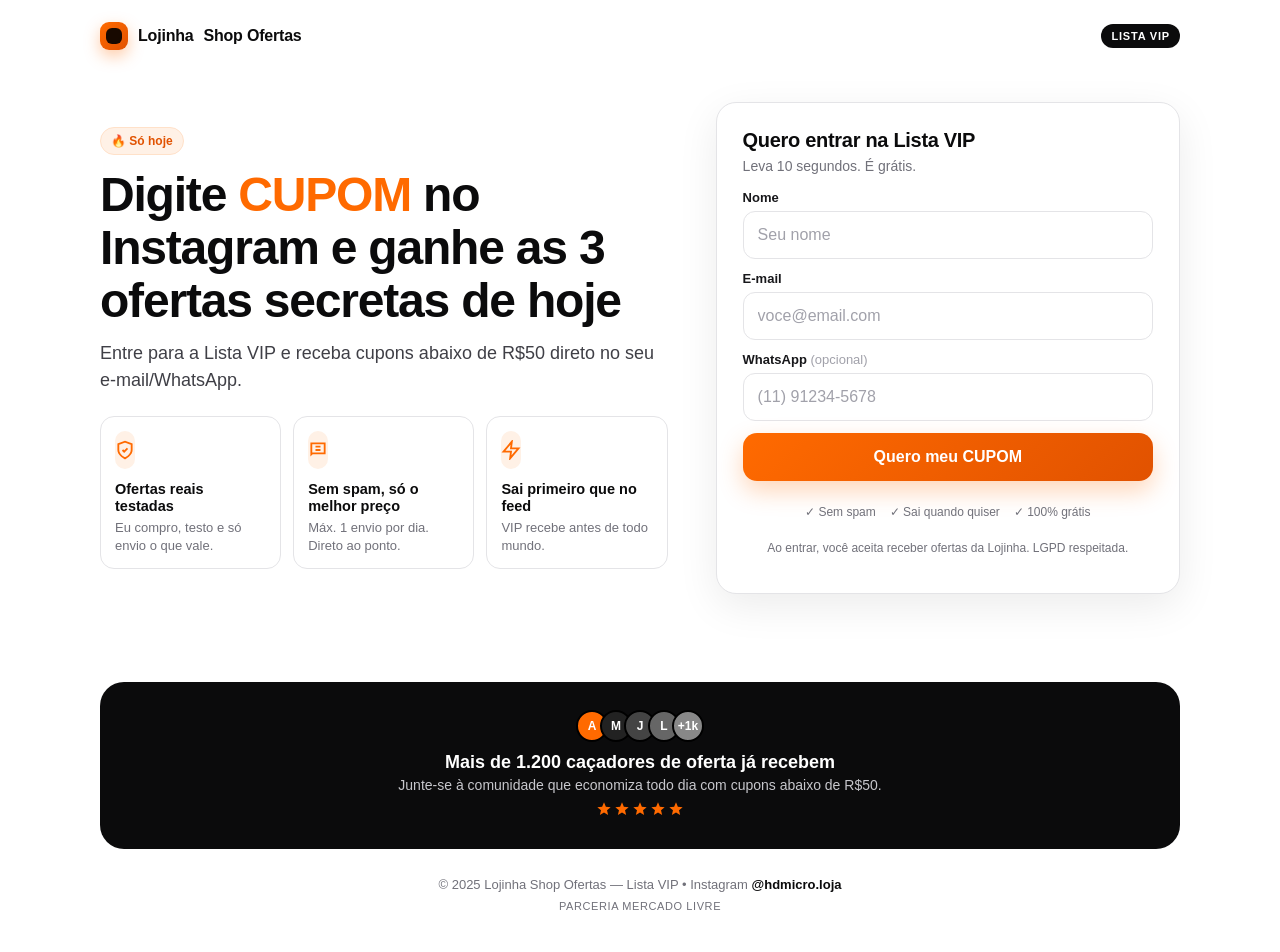
==== index.html @ 356c8e2e "Add files via upload" ====
<!DOCTYPE html>
<html lang="pt-BR">
<head>
<meta charset="UTF-8">
<meta name="viewport" content="width=device-width, initial-scale=1, viewport-fit=cover">
<title>Lojinha Shop Ofertas — Lista VIP</title>
<meta name="description" content="Entre para a Lista VIP da Lojinha Shop Ofertas e receba cupons abaixo de R$50 direto no seu e-mail e WhatsApp.">
<meta name="theme-color" content="#FF6A00">
<style>
  :root{
    --orange:#FF6A00;
    --orange-700:#E15200;
    --orange-100:#FFF1E6;
    --black:#0B0B0C;
    --gray-900:#18181b;
    --gray-700:#3f3f46;
    --gray-500:#71717a;
    --gray-200:#e4e4e7;
    --gray-100:#f4f4f5;
    --white:#ffffff;
    --radius:20px;
    --shadow:0 12px 40px rgba(0,0,0,.08);
    --shadow-sm:0 4px 14px rgba(0,0,0,.06);
  }
  *{box-sizing:border-box}
  html,body{margin:0;padding:0;background:#fff;color:var(--black);font-family:-apple-system,BlinkMacSystemFont,"Segoe UI",Roboto,Inter,Helvetica,Arial,sans-serif;-webkit-font-smoothing:antialiased;text-rendering:optimizeLegibility}
  a{color:inherit;text-decoration:none}
  img{max-width:100%;display:block}
  .wrap{max-width:1120px;margin:0 auto;padding:0 20px}
  
  /* NAV */
  .nav{display:flex;align-items:center;justify-content:space-between;padding:16px 0}
  .logo{display:flex;align-items:center;gap:10px;font-weight:700;letter-spacing:-.2px}
  .logo .dot{width:28px;height:28px;border-radius:9px;background:linear-gradient(135deg,var(--orange),var(--orange-700));box-shadow:0 6px 16px rgba(255,106,0,.35);position:relative}
  .logo .dot:after{content:"";position:absolute;inset:6px;background:#000;border-radius:6px;opacity:.9}
  .logo strong{color:var(--black)}
  .badge{font-size:11px;font-weight:800;letter-spacing:.8px;background:var(--black);color:#fff;padding:6px 10px;border-radius:999px}

  /* HERO */
  .hero{padding:12px 0 28px;display:grid;gap:28px}
  .pill{display:inline-flex;align-items:center;gap:6px;background:var(--orange-100);color:var(--orange-700);font-weight:700;font-size:12px;padding:6px 10px;border-radius:999px;border:1px solid #ffe1c9}
  h1{font-size:32px;line-height:1.1;letter-spacing:-.8px;margin:14px 0 12px;font-weight:900}
  h1 span{color:var(--orange);position:relative}
  .sub{font-size:17px;line-height:1.5;color:var(--gray-700);margin:0 0 20px}
  .sub a{color:var(--orange);font-weight:700;border-bottom:2px solid var(--orange-100)}
  .sub a:hover{border-color:var(--orange)}
  
  .benefits{display:grid;gap:12px;margin:22px 0 0;padding:0;list-style:none}
  .benefits li{display:flex;gap:12px;align-items:flex-start;background:#fff;border:1px solid var(--gray-200);padding:12px;border-radius:14px}
  .ico{flex:0 0 38px;height:38px;border-radius:11px;background:var(--orange-100);display:grid;place-items:center;color:var(--orange)}
  .ico svg{width:20px;height:20px;stroke-width:2.2}
  .benefits b{display:block;font-size:14.5px;line-height:1.2;margin-bottom:2px}
  .benefits small{color:var(--gray-500);font-size:13px}

  /* CARD FORM */
  .card{background:#fff;border:1px solid var(--gray-200);border-radius:var(--radius);padding:20px;box-shadow:var(--shadow)}
  .card h2{margin:0 0 6px;font-size:20px;letter-spacing:-.3px}
  .card p.helper{margin:0 0 16px;color:var(--gray-500);font-size:14px}
  form{display:grid;gap:12px}
  .field{display:grid;gap:6px}
  label{font-size:13px;font-weight:600;color:var(--gray-900)}
  input{width:100%;padding:14px 14px;border:1px solid var(--gray-200);border-radius:12px;font-size:16px;outline:none;background:#fff;transition:.15s}
  input:focus{border-color:var(--orange);box-shadow:0 0 0 4px rgba(255,106,0,.15)}
  input::placeholder{color:#a1a1aa}
  .btn{width:100%;appearance:none;border:0;background:linear-gradient(135deg,var(--orange),var(--orange-700));color:#fff;font-weight:800;font-size:16px;padding:15px 18px;border-radius:14px;cursor:pointer;box-shadow:0 10px 24px rgba(255,106,0,.28);transition:transform .08s ease, filter .15s}
  .btn:active{transform:translateY(1px) scale(.99)}
  .btn:disabled{opacity:.6;cursor:not-allowed}
  .trust{display:flex;gap:14px;justify-content:center;margin-top:12px;color:var(--gray-500);font-size:12px;flex-wrap:wrap}
  .trust span{display:inline-flex;align-items:center;gap:5px}
  .mini{margin-top:10px;text-align:center;font-size:12px;color:var(--gray-500)}

  /* SOCIAL PROOF */
  .social{background:var(--black);color:#fff;margin-top:34px;border-radius:24px;padding:22px 18px;text-align:center;position:relative;overflow:hidden}
  .social:before{content:"";position:absolute;inset:-40%;background:radial-gradient(600px 200px at 50% -20%, rgba(255,106,0,.25), transparent 60%);pointer-events:none}
  .avatars{display:flex;justify-content:center;margin-bottom:10px}
  .av{width:32px;height:32px;border-radius:50%;background:#222;color:#fff;display:grid;place-items:center;font-size:12px;font-weight:700;border:2px solid #000;margin-left:-8px}
  .av:first-child{margin-left:0}
  .social h3{margin:6px 0 4px;font-size:18px}
  .social p{margin:0;color:#c7c7cc;font-size:14px}
  .stars{display:inline-flex;gap:2px;color:var(--orange);margin-top:8px}

  /* SUCCESS */
  .success{text-align:center;padding:8px 4px}
  .check{width:56px;height:56px;margin:4px auto 12px;border-radius:50%;background:var(--orange-100);color:var(--orange);display:grid;place-items:center;font-size:28px;font-weight:900}
  .success h2{font-size:24px;margin:0 0 8px;letter-spacing:-.4px}
  .success p{color:var(--gray-700);font-size:15px;line-height:1.5;margin:0 0 16px}
  .success .btn{display:inline-block;width:auto;padding:13px 20px;margin-bottom:8px}
  .muted{font-size:12px;color:var(--gray-500)}

  /* FOOTER */
  footer{padding:28px 0 40px;text-align:center;color:var(--gray-500);font-size:13px}
  footer a{color:var(--black);font-weight:700}
  footer a:hover{color:var(--orange)}
  .disclaimer{margin-top:8px;font-size:11px;text-transform:uppercase;letter-spacing:.6px}

  /* DESKTOP */
  @media (min-width:900px){
    .nav{padding:22px 0}
    .hero{grid-template-columns:1.1fr .9fr;align-items:center;gap:48px;padding:30px 0 40px}
    h1{font-size:48px;letter-spacing:-1.2px}
    .sub{font-size:18px}
    .card{padding:26px}
    .benefits{grid-template-columns:1fr 1fr 1fr}
    .benefits li{flex-direction:column;align-items:flex-start;padding:14px}
    .social{margin-top:48px;padding:28px}
  }

  /* MOBILE TWEAKS */
  @media (max-width:390px){
    h1{font-size:28px}
    .card{padding:18px}
  }
</style>
</head>
<body>
  <div class="wrap">
    <header class="nav" aria-label="Topo">
      <div class="logo" aria-label="Lojinha Shop Ofertas">
        <span class="dot" aria-hidden="true"></span>
        Lojinha <strong>Shop Ofertas</strong>
      </div>
      <div class="badge">LISTA VIP</div>
    </header>

    <main>
      <section class="hero">
        <div class="copy">
          <span class="pill">🔥 Só hoje</span>
          <h1>Digite <span>CUPOM</span> no Instagram e ganhe as <a href="https://mercadolivre.com/sec/1msyiVr" target="_blank" rel="noopener">3 ofertas secretas</a> de hoje</h1>
          <p class="sub">Entre para a Lista VIP e receba cupons abaixo de R$50 direto no seu e-mail/WhatsApp.</p>

          <ul class="benefits">
            <li>
              <div class="ico" aria-hidden="true">
                <svg viewBox="0 0 24 24" fill="none" stroke="currentColor"><path d="M12 22s8-4 8-10V5l-8-3-8 3v7c0 6 8 10 8 10z"/><path d="m9 12 2 2 4-4"/></svg>
              </div>
              <div><b>Ofertas reais testadas</b><small>Eu compro, testo e só envio o que vale.</small></div>
            </li>
            <li>
              <div class="ico" aria-hidden="true">
                <svg viewBox="0 0 24 24" fill="none" stroke="currentColor"><path d="M4 4h16v12H5.17L4 17.17V4z"/><path d="M9 12h6M9 8h6"/></svg>
              </div>
              <div><b>Sem spam, só o melhor preço</b><small>Máx. 1 envio por dia. Direto ao ponto.</small></div>
            </li>
            <li>
              <div class="ico" aria-hidden="true">
                <svg viewBox="0 0 24 24" fill="none" stroke="currentColor"><path d="M13 2L3 14h9l-1 8 10-12h-9l1-8z"/></svg>
              </div>
              <div><b>Sai primeiro que no feed</b><small>VIP recebe antes de todo mundo.</small></div>
            </li>
          </ul>
        </div>

        <div class="card" aria-live="polite">
          <div id="formWrap">
            <h2>Quero entrar na Lista VIP</h2>
            <p class="helper">Leva 10 segundos. É grátis.</p>
            <form id="vipForm" novalidate>
              <div class="field">
                <label for="nome">Nome</label>
                <input id="nome" name="nome" type="text" placeholder="Seu nome" autocomplete="name" required>
              </div>
              <div class="field">
                <label for="email">E-mail</label>
                <input id="email" name="email" type="email" placeholder="voce@email.com" autocomplete="email" required>
              </div>
              <div class="field">
                <label for="whatsapp">WhatsApp <span style="color:#a1a1aa;font-weight:500">(opcional)</span></label>
                <input id="whatsapp" name="whatsapp" type="tel" inputmode="tel" placeholder="(11) 91234-5678" autocomplete="tel">
              </div>
              <button class="btn" id="cta" type="submit">Quero meu CUPOM</button>
              <div class="trust">
                <span>✓ Sem spam</span>
                <span>✓ Sai quando quiser</span>
                <span>✓ 100% grátis</span>
              </div>
              <p class="mini">Ao entrar, você aceita receber ofertas da Lojinha. LGPD respeitada.</p>
            </form>
          </div>

          <div id="success" class="success" style="display:none">
            <div class="check">✓</div>
            <h2>Obrigado, <span id="userName">VIP</span>! 🎉</h2>
            <p>Você entrou na Lista VIP e já liberamos suas 3 ofertas secretas de hoje. Aproveite antes que acabe!</p>
            <a class="btn" href="https://mercadolivre.com/sec/1msyiVr" target="_blank" rel="noopener">Ver ofertas no Mercado Livre</a>
            <p class="muted">Você também vai receber cupons exclusivos no seu e-mail/WhatsApp.</p>
          </div>
        </div>
      </section>

      <section class="social" aria-label="Prova social">
        <div class="avatars" aria-hidden="true">
          <div class="av" style="background:#FF6A00">A</div>
          <div class="av" style="background:#222">M</div>
          <div class="av" style="background:#444">J</div>
          <div class="av" style="background:#666">L</div>
          <div class="av" style="background:#888">+1k</div>
        </div>
        <h3>Mais de 1.200 caçadores de oferta já recebem</h3>
        <p>Junte-se à comunidade que economiza todo dia com cupons abaixo de R$50.</p>
        <div class="stars" aria-hidden="true">
          <svg width="16" height="16" viewBox="0 0 24 24" fill="currentColor"><path d="M12 17.27L18.18 21l-1.64-7.03L22 9.24l-7.19-.61L12 2 9.19 8.63 2 9.24l5.46 4.73L5.82 21z"/></svg>
          <svg width="16" height="16" viewBox="0 0 24 24" fill="currentColor"><path d="M12 17.27L18.18 21l-1.64-7.03L22 9.24l-7.19-.61L12 2 9.19 8.63 2 9.24l5.46 4.73L5.82 21z"/></svg>
          <svg width="16" height="16" viewBox="0 0 24 24" fill="currentColor"><path d="M12 17.27L18.18 21l-1.64-7.03L22 9.24l-7.19-.61L12 2 9.19 8.63 2 9.24l5.46 4.73L5.82 21z"/></svg>
          <svg width="16" height="16" viewBox="0 0 24 24" fill="currentColor"><path d="M12 17.27L18.18 21l-1.64-7.03L22 9.24l-7.19-.61L12 2 9.19 8.63 2 9.24l5.46 4.73L5.82 21z"/></svg>
          <svg width="16" height="16" viewBox="0 0 24 24" fill="currentColor"><path d="M12 17.27L18.18 21l-1.64-7.03L22 9.24l-7.19-.61L12 2 9.19 8.63 2 9.24l5.46 4.73L5.82 21z"/></svg>
        </div>
      </section>
    </main>

    <footer>
      © 2025 Lojinha Shop Ofertas — Lista VIP • Instagram <a href="https://instagram.com/hdmicro.loja" target="_blank" rel="noopener">@hdmicro.loja</a>
      <div class="disclaimer">Parceria Mercado Livre</div>
    </footer>
  </div>

<script>
(function(){
  const form = document.getElementById('vipForm');
  const formWrap = document.getElementById('formWrap');
  const success = document.getElementById('success');
  const userName = document.getElementById('userName');
  const cta = document.getElementById('cta');
  const wa = document.getElementById('whatsapp');
  const ML_LINK = 'https://mercadolivre.com/sec/1msyiVr';

  // Máscara simples WhatsApp BR
  wa.addEventListener('input', e=>{
    let v = e.target.value.replace(/\D/g,'').slice(0,11);
    if(v.length>2) v = '('+v.slice(0,2)+') '+v.slice(2);
    if(v.length>9) v = v.slice(0,10)+'-'+v.slice(10);
    e.target.value = v;
  });

  // Restaurar se já cadastrado
  const saved = localStorage.getItem('lojinha_vip');
  if(saved){
    try{
      const data = JSON.parse(saved);
      showSuccess(data.nome||'VIP', false);
    }catch(e){}
  }

  form.addEventListener('submit', function(e){
    e.preventDefault();
    if(!form.checkValidity()){
      form.reportValidity();
      return;
    }
    const data = {
      nome: document.getElementById('nome').value.trim(),
      email: document.getElementById('email').value.trim().toLowerCase(),
      whatsapp: wa.value.trim(),
      ts: new Date().toISOString()
    };
    
    localStorage.setItem('lojinha_vip', JSON.stringify(data));
    
    cta.disabled = true;
    cta.textContent = 'Liberando...';
    
    // Simula envio e redireciona
    setTimeout(()=>{
      showSuccess(data.nome, true);
    }, 500);
  });

  function showSuccess(nome, shouldRedirect){
    const first = (nome||'').split(' ')[0] || 'VIP';
    userName.textContent = first;
    formWrap.style.display = 'none';
    success.style.display = 'block';
    success.scrollIntoView({behavior:'smooth', block:'center'});
    
    if(shouldRedirect){
      setTimeout(()=>{
        window.open(ML_LINK, '_blank');
      }, 1200);
    }
  }
})();
</script>
<script>(function(){document.addEventListener("click",function(e){var a=e.target.closest("[data-product-id]");if(!a)return;e.preventDefault();var pid=a.getAttribute("data-product-id");if(pid)parent.postMessage({type:"ecto-artifact-link-click",productId:pid},"*")})})();</script>
</body>
</html>
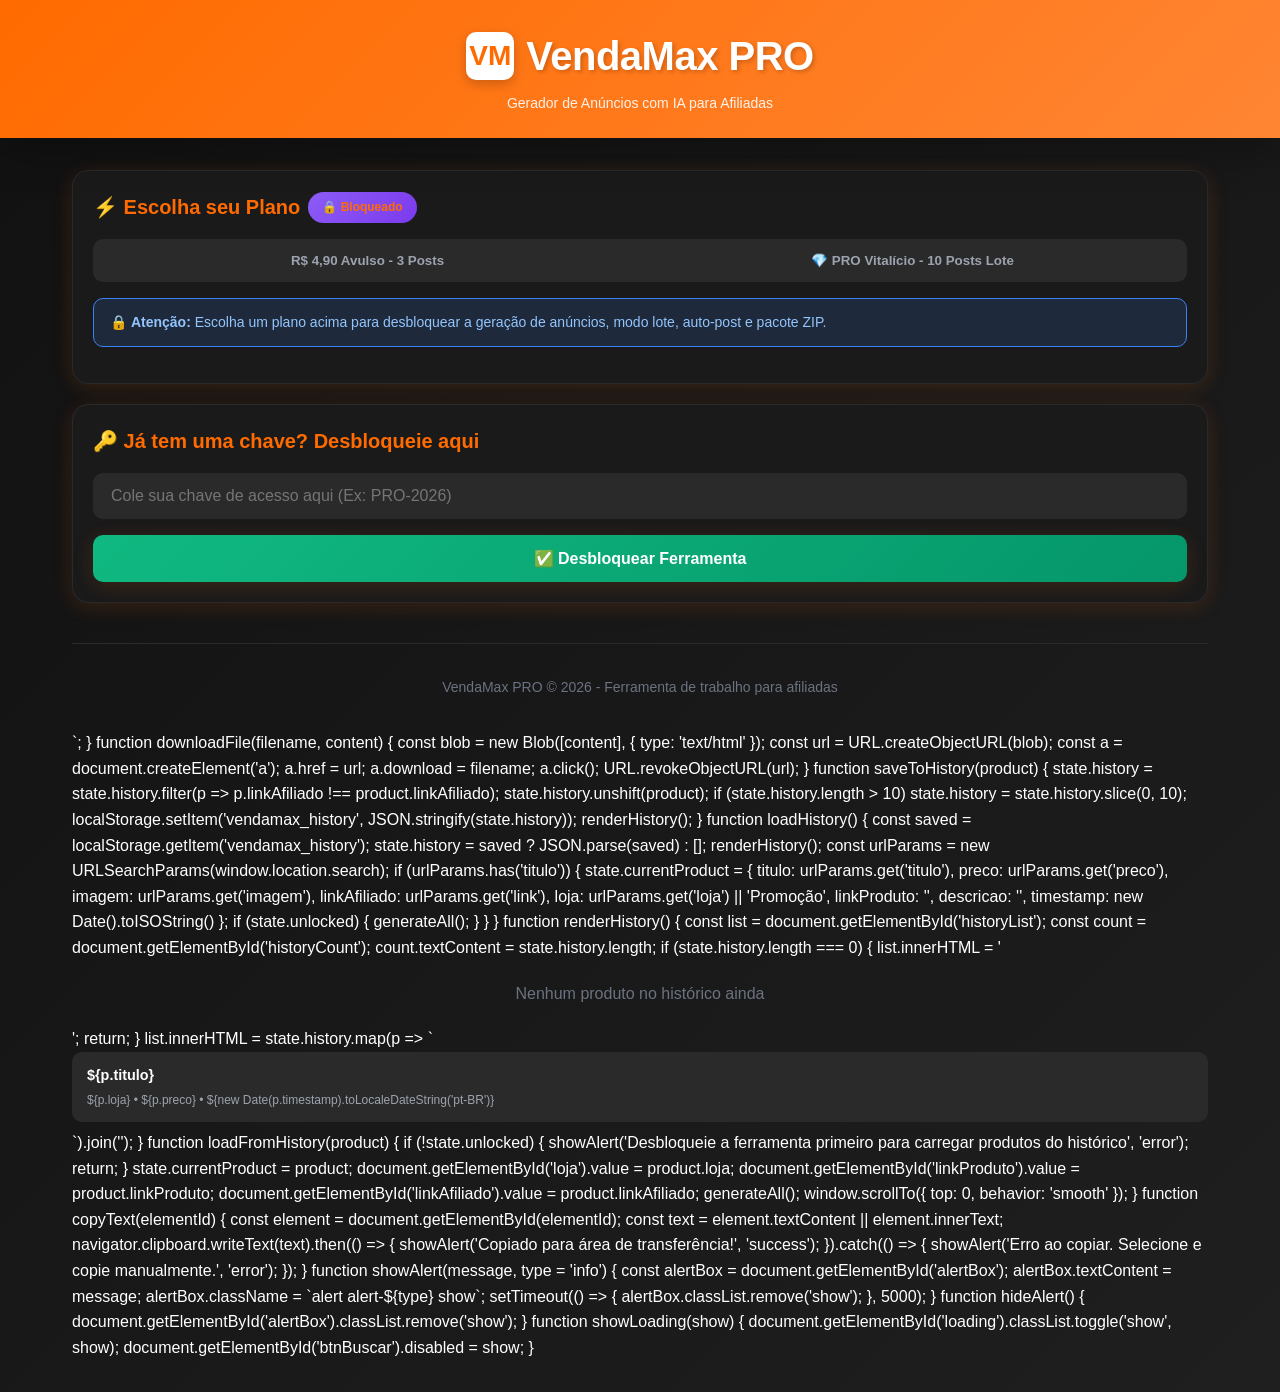
==== commit 6ac613fe: "Add files via upload" ====
--- a/index.html
+++ b/index.html
@@ -2,284 +2,1915 @@
 <html lang="pt-BR">
 <head>
 <meta charset="UTF-8">
-<meta name="viewport" content="width=device-width, initial-scale=1, viewport-fit=cover">
-<title>Lojinha Shop Ofertas — Lista VIP</title>
-<meta name="description" content="Entre para a Lista VIP da Lojinha Shop Ofertas e receba cupons abaixo de R$50 direto no seu e-mail e WhatsApp.">
-<meta name="theme-color" content="#FF6A00">
+<meta name="viewport" content="width=device-width, initial-scale=1.0">
+<title>VendaMax PRO - Tudo em 1</title>
 <style>
-  :root{
-    --orange:#FF6A00;
-    --orange-700:#E15200;
-    --orange-100:#FFF1E6;
-    --black:#0B0B0C;
-    --gray-900:#18181b;
-    --gray-700:#3f3f46;
-    --gray-500:#71717a;
-    --gray-200:#e4e4e7;
-    --gray-100:#f4f4f5;
-    --white:#ffffff;
-    --radius:20px;
-    --shadow:0 12px 40px rgba(0,0,0,.08);
-    --shadow-sm:0 4px 14px rgba(0,0,0,.06);
-  }
-  *{box-sizing:border-box}
-  html,body{margin:0;padding:0;background:#fff;color:var(--black);font-family:-apple-system,BlinkMacSystemFont,"Segoe UI",Roboto,Inter,Helvetica,Arial,sans-serif;-webkit-font-smoothing:antialiased;text-rendering:optimizeLegibility}
-  a{color:inherit;text-decoration:none}
-  img{max-width:100%;display:block}
-  .wrap{max-width:1120px;margin:0 auto;padding:0 20px}
-  
-  /* NAV */
-  .nav{display:flex;align-items:center;justify-content:space-between;padding:16px 0}
-  .logo{display:flex;align-items:center;gap:10px;font-weight:700;letter-spacing:-.2px}
-  .logo .dot{width:28px;height:28px;border-radius:9px;background:linear-gradient(135deg,var(--orange),var(--orange-700));box-shadow:0 6px 16px rgba(255,106,0,.35);position:relative}
-  .logo .dot:after{content:"";position:absolute;inset:6px;background:#000;border-radius:6px;opacity:.9}
-  .logo strong{color:var(--black)}
-  .badge{font-size:11px;font-weight:800;letter-spacing:.8px;background:var(--black);color:#fff;padding:6px 10px;border-radius:999px}
-
-  /* HERO */
-  .hero{padding:12px 0 28px;display:grid;gap:28px}
-  .pill{display:inline-flex;align-items:center;gap:6px;background:var(--orange-100);color:var(--orange-700);font-weight:700;font-size:12px;padding:6px 10px;border-radius:999px;border:1px solid #ffe1c9}
-  h1{font-size:32px;line-height:1.1;letter-spacing:-.8px;margin:14px 0 12px;font-weight:900}
-  h1 span{color:var(--orange);position:relative}
-  .sub{font-size:17px;line-height:1.5;color:var(--gray-700);margin:0 0 20px}
-  .sub a{color:var(--orange);font-weight:700;border-bottom:2px solid var(--orange-100)}
-  .sub a:hover{border-color:var(--orange)}
-  
-  .benefits{display:grid;gap:12px;margin:22px 0 0;padding:0;list-style:none}
-  .benefits li{display:flex;gap:12px;align-items:flex-start;background:#fff;border:1px solid var(--gray-200);padding:12px;border-radius:14px}
-  .ico{flex:0 0 38px;height:38px;border-radius:11px;background:var(--orange-100);display:grid;place-items:center;color:var(--orange)}
-  .ico svg{width:20px;height:20px;stroke-width:2.2}
-  .benefits b{display:block;font-size:14.5px;line-height:1.2;margin-bottom:2px}
-  .benefits small{color:var(--gray-500);font-size:13px}
-
-  /* CARD FORM */
-  .card{background:#fff;border:1px solid var(--gray-200);border-radius:var(--radius);padding:20px;box-shadow:var(--shadow)}
-  .card h2{margin:0 0 6px;font-size:20px;letter-spacing:-.3px}
-  .card p.helper{margin:0 0 16px;color:var(--gray-500);font-size:14px}
-  form{display:grid;gap:12px}
-  .field{display:grid;gap:6px}
-  label{font-size:13px;font-weight:600;color:var(--gray-900)}
-  input{width:100%;padding:14px 14px;border:1px solid var(--gray-200);border-radius:12px;font-size:16px;outline:none;background:#fff;transition:.15s}
-  input:focus{border-color:var(--orange);box-shadow:0 0 0 4px rgba(255,106,0,.15)}
-  input::placeholder{color:#a1a1aa}
-  .btn{width:100%;appearance:none;border:0;background:linear-gradient(135deg,var(--orange),var(--orange-700));color:#fff;font-weight:800;font-size:16px;padding:15px 18px;border-radius:14px;cursor:pointer;box-shadow:0 10px 24px rgba(255,106,0,.28);transition:transform .08s ease, filter .15s}
-  .btn:active{transform:translateY(1px) scale(.99)}
-  .btn:disabled{opacity:.6;cursor:not-allowed}
-  .trust{display:flex;gap:14px;justify-content:center;margin-top:12px;color:var(--gray-500);font-size:12px;flex-wrap:wrap}
-  .trust span{display:inline-flex;align-items:center;gap:5px}
-  .mini{margin-top:10px;text-align:center;font-size:12px;color:var(--gray-500)}
-
-  /* SOCIAL PROOF */
-  .social{background:var(--black);color:#fff;margin-top:34px;border-radius:24px;padding:22px 18px;text-align:center;position:relative;overflow:hidden}
-  .social:before{content:"";position:absolute;inset:-40%;background:radial-gradient(600px 200px at 50% -20%, rgba(255,106,0,.25), transparent 60%);pointer-events:none}
-  .avatars{display:flex;justify-content:center;margin-bottom:10px}
-  .av{width:32px;height:32px;border-radius:50%;background:#222;color:#fff;display:grid;place-items:center;font-size:12px;font-weight:700;border:2px solid #000;margin-left:-8px}
-  .av:first-child{margin-left:0}
-  .social h3{margin:6px 0 4px;font-size:18px}
-  .social p{margin:0;color:#c7c7cc;font-size:14px}
-  .stars{display:inline-flex;gap:2px;color:var(--orange);margin-top:8px}
-
-  /* SUCCESS */
-  .success{text-align:center;padding:8px 4px}
-  .check{width:56px;height:56px;margin:4px auto 12px;border-radius:50%;background:var(--orange-100);color:var(--orange);display:grid;place-items:center;font-size:28px;font-weight:900}
-  .success h2{font-size:24px;margin:0 0 8px;letter-spacing:-.4px}
-  .success p{color:var(--gray-700);font-size:15px;line-height:1.5;margin:0 0 16px}
-  .success .btn{display:inline-block;width:auto;padding:13px 20px;margin-bottom:8px}
-  .muted{font-size:12px;color:var(--gray-500)}
-
-  /* FOOTER */
-  footer{padding:28px 0 40px;text-align:center;color:var(--gray-500);font-size:13px}
-  footer a{color:var(--black);font-weight:700}
-  footer a:hover{color:var(--orange)}
-  .disclaimer{margin-top:8px;font-size:11px;text-transform:uppercase;letter-spacing:.6px}
-
-  /* DESKTOP */
-  @media (min-width:900px){
-    .nav{padding:22px 0}
-    .hero{grid-template-columns:1.1fr .9fr;align-items:center;gap:48px;padding:30px 0 40px}
-    h1{font-size:48px;letter-spacing:-1.2px}
-    .sub{font-size:18px}
-    .card{padding:26px}
-    .benefits{grid-template-columns:1fr 1fr 1fr}
-    .benefits li{flex-direction:column;align-items:flex-start;padding:14px}
-    .social{margin-top:48px;padding:28px}
-  }
-
-  /* MOBILE TWEAKS */
-  @media (max-width:390px){
-    h1{font-size:28px}
-    .card{padding:18px}
-  }
+:root {
+  --orange: #FF6B00;
+  --black: #111111;
+  --dark: #1a1a1a;
+  --gray: #2a2a2a;
+  --light-gray: #f5f5f5;
+  --white: #ffffff;
+  --success: #10b981;
+  --error: #ef4444;
+  --pro: #8b5cf6;
+  --shadow: 0 4px 20px rgba(255, 107, 0, 0.15);
+  --shadow-lg: 0 10px 40px rgba(0, 0, 0, 0.3);
+}
+
+* {
+  margin: 0;
+  padding: 0;
+  box-sizing: border-box;
+}
+
+body {
+  font-family: -apple-system, BlinkMacSystemFont, 'Segoe UI', Roboto, 'Helvetica Neue', Arial, sans-serif;
+  background: linear-gradient(135deg, var(--black) 0%, #1f1f1f 100%);
+  color: var(--white);
+  min-height: 100vh;
+  line-height: 1.6;
+}
+
+.container {
+  max-width: 1200px;
+  margin: 0 auto;
+  padding: 16px;
+}
+
+header {
+  background: linear-gradient(135deg, var(--orange) 0%, #ff8533 100%);
+  padding: 24px 16px;
+  text-align: center;
+  box-shadow: var(--shadow-lg);
+  position: sticky;
+  top: 0;
+  z-index: 100;
+}
+
+.logo-wrapper {
+  display: flex;
+  align-items: center;
+  justify-content: center;
+  gap: 12px;
+  margin-bottom: 4px;
+}
+
+.logo {
+  width: 40px;
+  height: 40px;
+  background: var(--white);
+  border-radius: 10px;
+  display: flex;
+  align-items: center;
+  justify-content: center;
+  font-weight: 900;
+  font-size: 1.5rem;
+  color: var(--orange);
+  box-shadow: 0 4px 12px rgba(0,0,0,0.2);
+}
+
+header h1 {
+  font-size: 1.75rem;
+  font-weight: 800;
+  color: var(--white);
+  text-shadow: 2px 2px 4px rgba(0,0,0,0.2);
+  letter-spacing: -0.5px;
+}
+
+.tagline {
+  font-size: 0.875rem;
+  color: rgba(255,255,255,0.9);
+  font-weight: 500;
+}
+
+@media (min-width: 768px) {
+  header h1 { font-size: 2.5rem; }
+  .container { padding: 32px; }
+  .logo { width: 48px; height: 48px; font-size: 1.75rem; }
+}
+
+.card {
+  background: var(--dark);
+  border-radius: 16px;
+  padding: 20px;
+  margin-bottom: 20px;
+  box-shadow: var(--shadow);
+  border: 1px solid var(--gray);
+  transition: transform 0.3s ease, box-shadow 0.3s ease;
+}
+
+.card:hover {
+  transform: translateY(-2px);
+  box-shadow: 0 8px 30px rgba(255, 107, 0, 0.25);
+}
+
+.card-title {
+  font-size: 1.25rem;
+  font-weight: 700;
+  color: var(--orange);
+  margin-bottom: 16px;
+  display: flex;
+  align-items: center;
+  gap: 8px;
+  flex-wrap: wrap;
+}
+
+.form-group {
+  margin-bottom: 16px;
+}
+
+label {
+  display: block;
+  font-size: 0.875rem;
+  font-weight: 600;
+  margin-bottom: 6px;
+  color: #d1d5db;
+}
+
+input, select, textarea {
+  width: 100%;
+  padding: 12px 16px;
+  background: var(--gray);
+  border: 2px solid transparent;
+  border-radius: 10px;
+  color: var(--white);
+  font-size: 1rem;
+  transition: all 0.3s ease;
+  font-family: inherit;
+}
+
+input:focus, select:focus, textarea:focus {
+  outline: none;
+  border-color: var(--orange);
+  background: #333;
+  box-shadow: 0 0 0 3px rgba(255, 107, 0, 0.1);
+}
+
+textarea {
+  resize: vertical;
+  min-height: 100px;
+}
+
+.btn {
+  width: 100%;
+  padding: 14px 24px;
+  background: linear-gradient(135deg, var(--orange) 0%, #ff8533 100%);
+  color: var(--white);
+  border: none;
+  border-radius: 10px;
+  font-size: 1rem;
+  font-weight: 700;
+  cursor: pointer;
+  transition: all 0.3s ease;
+  box-shadow: var(--shadow);
+  display: flex;
+  align-items: center;
+  justify-content: center;
+  gap: 8px;
+}
+
+.btn:hover {
+  transform: translateY(-2px);
+  box-shadow: 0 8px 25px rgba(255, 107, 0, 0.4);
+}
+
+.btn:active {
+  transform: translateY(0);
+}
+
+.btn:disabled {
+  opacity: 0.5;
+  cursor: not-allowed;
+  transform: none;
+}
+
+.btn-secondary {
+  background: var(--gray);
+  margin-top: 8px;
+}
+
+.btn-secondary:hover {
+  background: #3a3a3a;
+}
+
+.btn-small {
+  padding: 8px 16px;
+  font-size: 0.875rem;
+  width: auto;
+  display: inline-flex;
+}
+
+.btn-success {
+  background: linear-gradient(135deg, var(--success) 0%, #059669 100%);
+}
+
+.btn-pro {
+  background: linear-gradient(135deg, var(--pro) 0%, #7c3aed 100%);
+}
+
+.btn-pro:hover {
+  box-shadow: 0 8px 25px rgba(139, 92, 246, 0.4);
+}
+
+.grid {
+  display: grid;
+  gap: 16px;
+}
+
+@media (min-width: 768px) {
+  .grid-2 { grid-template-columns: repeat(2, 1fr); }
+  .grid-3 { grid-template-columns: repeat(3, 1fr); }
+  .grid-4 { grid-template-columns: repeat(4, 1fr); }
+}
+
+.alert {
+  padding: 12px 16px;
+  border-radius: 10px;
+  margin-bottom: 16px;
+  font-size: 0.875rem;
+  display: none;
+}
+
+.alert.show {
+  display: block;
+  animation: slideDown 0.3s ease;
+}
+
+.alert-error {
+  background: rgba(239, 68, 68, 0.15);
+  border: 1px solid var(--error);
+  color: #fca5a5;
+}
+
+.alert-success {
+  background: rgba(16, 185, 129, 0.15);
+  border: 1px solid var(--success);
+  color: #6ee7b7;
+}
+
+.alert-info {
+  background: rgba(59, 130, 246, 0.15);
+  border: 1px solid #3b82f6;
+  color: #93c5fd;
+}
+
+.alert-warning {
+  background: rgba(139, 92, 246, 0.15);
+  border: 1px solid var(--pro);
+  color: #c4b5fd;
+}
+
+@keyframes slideDown {
+  from { opacity: 0; transform: translateY(-10px); }
+  to { opacity: 1; transform: translateY(0); }
+}
+
+.loading {
+  display: none;
+  text-align: center;
+  padding: 20px;
+}
+
+.loading.show {
+  display: block;
+}
+
+.spinner {
+  border: 3px solid var(--gray);
+  border-top: 3px solid var(--orange);
+  border-radius: 50%;
+  width: 40px;
+  height: 40px;
+  animation: spin 1s linear infinite;
+  margin: 0 auto 12px;
+}
+
+@keyframes spin {
+  0% { transform: rotate(0deg); }
+  100% { transform: rotate(360deg); }
+}
+
+.copy-box {
+  background: var(--gray);
+  border-radius: 10px;
+  padding: 16px;
+  margin-bottom: 12px;
+  position: relative;
+  border-left: 3px solid var(--orange);
+}
+
+.copy-box-pro {
+  border-left: 3px solid var(--pro);
+}
+
+.copy-box-header {
+  display: flex;
+  justify-content: space-between;
+  align-items: center;
+  margin-bottom: 8px;
+  flex-wrap: wrap;
+  gap: 8px;
+}
+
+.copy-box-title {
+  font-weight: 700;
+  color: var(--orange);
+  font-size: 0.875rem;
+}
+
+.copy-box-pro .copy-box-title {
+  color: var(--pro);
+}
+
+.copy-box-content {
+  color: #e5e7eb;
+  font-size: 0.9rem;
+  white-space: pre-wrap;
+  word-wrap: break-word;
+  line-height: 1.7;
+}
+
+.preview-card {
+  background: linear-gradient(135deg, #1f1f1f 0%, var(--dark) 100%);
+  border-radius: 16px;
+  overflow: hidden;
+  border: 2px solid var(--orange);
+  box-shadow: var(--shadow-lg);
+}
+
+.preview-image {
+  width: 100%;
+  height: 250px;
+  object-fit: cover;
+  background: var(--gray);
+}
+
+.preview-content {
+  padding: 20px;
+}
+
+.preview-title {
+  font-size: 1.25rem;
+  font-weight: 700;
+  margin-bottom: 12px;
+  color: var(--white);
+}
+
+.preview-price {
+  font-size: 2rem;
+  font-weight: 800;
+  color: var(--orange);
+  margin-bottom: 16px;
+}
+
+.preview-btn {
+  display: block;
+  width: 100%;
+  padding: 16px;
+  background: linear-gradient(135deg, var(--orange) 0%, #ff8533 100%);
+  color: var(--white);
+  text-align: center;
+  text-decoration: none;
+  border-radius: 10px;
+  font-weight: 700;
+  font-size: 1.1rem;
+  box-shadow: var(--shadow);
+}
+
+.json-output {
+  background: #0d0d0d;
+  border: 1px solid var(--gray);
+  border-radius: 10px;
+  padding: 16px;
+  font-family: 'Courier New', monospace;
+  font-size: 0.85rem;
+  overflow-x: auto;
+  color: #10b981;
+  max-height: 300px;
+  overflow-y: auto;
+}
+
+.history-item {
+  background: var(--gray);
+  padding: 12px;
+  border-radius: 10px;
+  margin-bottom: 8px;
+  cursor: pointer;
+  transition: all 0.3s ease;
+  border-left: 3px solid transparent;
+}
+
+.history-item:hover {
+  background: #3a3a3a;
+  border-left-color: var(--orange);
+}
+
+.history-item-title {
+  font-weight: 600;
+  font-size: 0.9rem;
+  margin-bottom: 4px;
+}
+
+.history-item-meta {
+  font-size: 0.75rem;
+  color: #9ca3af;
+}
+
+.badge {
+  display: inline-block;
+  padding: 4px 12px;
+  background: rgba(255, 107, 0, 0.2);
+  color: var(--orange);
+  border-radius: 20px;
+  font-size: 0.75rem;
+  font-weight: 600;
+}
+
+.badge-pro {
+  background: rgba(139, 92, 246, 0.2);
+  color: var(--pro);
+}
+
+footer {
+  text-align: center;
+  padding: 32px 16px;
+  color: #6b7280;
+  font-size: 0.875rem;
+  border-top: 1px solid var(--gray);
+  margin-top: 40px;
+}
+
+.note {
+  background: rgba(255, 107, 0, 0.1);
+  border: 1px dashed var(--orange);
+  padding: 12px;
+  border-radius: 10px;
+  font-size: 0.85rem;
+  color: #fda163;
+  margin-top: 16px;
+}
+
+.video-preview {
+  width: 100%;
+  border-radius: 10px;
+  margin-top: 12px;
+}
+
+.hidden { display: none !important; }
+
+.tabs {
+  display: flex;
+  gap: 8px;
+  margin-bottom: 16px;
+  overflow-x: auto;
+  padding-bottom: 4px;
+}
+
+.tab {
+  padding: 10px 20px;
+  background: var(--gray);
+  border: none;
+  border-radius: 8px;
+  color: #9ca3af;
+  cursor: pointer;
+  font-weight: 600;
+  white-space: nowrap;
+  transition: all 0.3s ease;
+}
+
+.tab.active {
+  background: var(--orange);
+  color: var(--white);
+}
+
+.tab-pro.active {
+  background: var(--pro);
+}
+
+.tab-content {
+  display: none;
+}
+
+.tab-content.active {
+  display: block;
+  animation: slideDown 0.3s ease;
+}
+
+.checkbox-group {
+  display: grid;
+  grid-template-columns: repeat(auto-fit, minmax(150px, 1fr));
+  gap: 12px;
+  margin-top: 12px;
+}
+
+.checkbox-item {
+  background: var(--gray);
+  padding: 12px;
+  border-radius: 8px;
+  display: flex;
+  align-items: center;
+  gap: 8px;
+  cursor: pointer;
+  transition: all 0.3s ease;
+  border: 2px solid transparent;
+}
+
+.checkbox-item:hover {
+  background: #3a3a3a;
+}
+
+.checkbox-item input[type="checkbox"] {
+  width: auto;
+  margin: 0;
+  accent-color: var(--orange);
+}
+
+.checkbox-item input[type="checkbox"]:checked + label {
+  color: var(--orange);
+  font-weight: 700;
+}
+
+.checkbox-item:has(input:checked) {
+  border-color: var(--orange);
+  background: rgba(255, 107, 0, 0.1);
+}
+
+.checkbox-item label {
+  margin: 0;
+  cursor: pointer;
+  font-size: 0.9rem;
+}
+
+.toggle-group {
+  display: flex;
+  background: var(--gray);
+  border-radius: 10px;
+  padding: 4px;
+  gap: 4px;
+  margin-bottom: 16px;
+}
+
+.toggle-btn {
+  flex: 1;
+  padding: 10px 16px;
+  background: transparent;
+  border: none;
+  color: #9ca3af;
+  border-radius: 8px;
+  font-weight: 600;
+  cursor: pointer;
+  transition: all 0.3s ease;
+}
+
+.toggle-btn.active {
+  background: var(--orange);
+  color: var(--white);
+}
+
+.toggle-btn-pro.active {
+  background: var(--pro);
+}
+
+.plan-badge {
+  display: inline-flex;
+  align-items: center;
+  gap: 6px;
+  padding: 6px 14px;
+  background: linear-gradient(135deg, var(--pro) 0%, #7c3aed 100%);
+  border-radius: 20px;
+  font-size: 0.75rem;
+  font-weight: 700;
+}
+
+.modal-overlay {
+  position: fixed;
+  top: 0;
+  left: 0;
+  right: 0;
+  bottom: 0;
+  background: rgba(0, 0, 0, 0.85);
+  backdrop-filter: blur(8px);
+  display: none;
+  align-items: center;
+  justify-content: center;
+  z-index: 1000;
+  padding: 20px;
+  animation: fadeIn 0.3s ease;
+}
+
+.modal-overlay.show {
+  display: flex;
+}
+
+@keyframes fadeIn {
+  from { opacity: 0; }
+  to { opacity: 1; }
+}
+
+.modal-content {
+  background: var(--dark);
+  border-radius: 20px;
+  padding: 32px;
+  max-width: 500px;
+  width: 100%;
+  border: 2px solid var(--orange);
+  box-shadow: 0 20px 60px rgba(0,0,0,0.5);
+  animation: slideUp 0.3s ease;
+  max-height: 90vh;
+  overflow-y: auto;
+}
+
+@keyframes slideUp {
+  from { transform: translateY(30px); opacity: 0; }
+  to { transform: translateY(0); opacity: 1; }
+}
+
+.modal-header {
+  text-align: center;
+  margin-bottom: 24px;
+}
+
+.modal-icon {
+  font-size: 3rem;
+  margin-bottom: 12px;
+}
+
+.modal-title {
+  font-size: 1.75rem;
+  font-weight: 800;
+  color: var(--white);
+  margin-bottom: 8px;
+}
+
+.modal-subtitle {
+  color: #9ca3af;
+  font-size: 0.95rem;
+}
+
+.modal-feature {
+  display: flex;
+  align-items: center;
+  gap: 12px;
+  padding: 12px;
+  background: var(--gray);
+  border-radius: 10px;
+  margin-bottom: 12px;
+}
+
+.modal-feature-icon {
+  font-size: 1.5rem;
+}
+
+.modal-feature-text {
+  flex: 1;
+  font-size: 0.9rem;
+}
+
+.modal-note {
+  background: rgba(239, 68, 68, 0.15);
+  border: 1px solid var(--error);
+  color: #fca5a5;
+  padding: 14px;
+  border-radius: 10px;
+  margin: 20px 0;
+  font-size: 0.875rem;
+  font-weight: 600;
+}
+
+.modal-close {
+  position: absolute;
+  top: 16px;
+  right: 16px;
+  background: var(--gray);
+  border: none;
+  color: var(--white);
+  width: 32px;
+  height: 32px;
+  border-radius: 50%;
+  cursor: pointer;
+  font-size: 1.25rem;
+  display: flex;
+  align-items: center;
+  justify-content: center;
+  transition: all 0.3s ease;
+}
+
+.modal-close:hover {
+  background: var(--error);
+  transform: rotate(90deg);
+}
+
+.lock-icon {
+  display: inline-block;
+  margin-right: 6px;
+}
+
+@media (max-width: 390px) {
+  .card { padding: 16px; }
+  .modal-content { padding: 24px; }
+  .modal-title { font-size: 1.5rem; }
+}
+</style>
+<script src="https://cdnjs.cloudflare.com/ajax/libs/jszip/3.10.1/jszip.min.js"></script>
+</head>
+<body>
+
+<header>
+  <div class="logo-wrapper">
+    <div class="logo">VM</div>
+    <h1>VendaMax PRO</h1>
+  </div>
+  <div class="tagline">Gerador de Anúncios com IA para Afiliadas</div>
+</header>
+
+<div class="container">
+  
+  <div id="alertBox" class="alert"></div>
+
+  <div class="card">
+    <div class="card-title">
+      ⚡ Escolha seu Plano
+      <span class="plan-badge" id="planBadge">🔒 Bloqueado</span>
+    </div>
+    <div class="toggle-group">
+      <button class="toggle-btn" id="toggleAvulso" onclick="showPaymentModal('avulso')">R$ 4,90 Avulso - 3 Posts</button>
+      <button class="toggle-btn toggle-btn-pro" id="togglePro" onclick="showPaymentModal('pro')">💎 PRO Vitalício - 10 Posts Lote</button>
+    </div>
+    <div id="modoInfo" class="alert alert-info show">
+      🔒 <strong>Atenção:</strong> Escolha um plano acima para desbloquear a geração de anúncios, modo lote, auto-post e pacote ZIP.
+    </div>
+  </div>
+
+  <div id="unlockSection" class="card">
+    <div class="card-title">🔑 Já tem uma chave? Desbloqueie aqui</div>
+    <div class="form-group">
+      <input type="text" id="licenseKey" placeholder="Cole sua chave de acesso aqui (Ex: PRO-2026)">
+    </div>
+    <button class="btn btn-success" onclick="unlockWithKey()">
+      ✅ Desbloquear Ferramenta
+    </button>
+  </div>
+
+  <div id="mainContent" class="hidden">
+    <div class="card">
+      <div class="card-title">📦 Dados do Produto</div>
+      <form id="productForm">
+        <div class="grid grid-2">
+          <div class="form-group">
+            <label for="loja">Selecione a Loja</label>
+            <select id="loja" required>
+              <option value="">Escolha uma loja...</option>
+              <option value="Shopee">Shopee</option>
+              <option value="Mercado Livre">Mercado Livre</option>
+              <option value="Amazon">Amazon</option>
+              <option value="Magalu">Magazine Luiza</option>
+              <option value="Shein">Shein</option>
+              <option value="AliExpress">AliExpress</option>
+              <option value="Outra">Outra</option>
+            </select>
+          </div>
+          <div class="form-group">
+            <label for="linkProduto">Link do Produto</label>
+            <input type="url" id="linkProduto" placeholder="https://..." required>
+          </div>
+        </div>
+        <div class="form-group">
+          <label for="linkAfiliado">Link do Afiliado (com seu ID)</label>
+          <input type="url" id="linkAfiliado" placeholder="https://seulinkdeafiliado.com/..." required>
+        </div>
+        <button type="submit" class="btn" id="btnBuscar">
+          🔍 BUSCAR PRODUTO + GERAR POSTS
+        </button>
+      </form>
+      <div class="note">
+        💡 Se o site bloquear captura, cole título e imagem manualmente abaixo após tentar buscar.
+      </div>
+    </div>
+
+    <div class="loading" id="loading">
+      <div class="spinner"></div>
+      <p>Buscando dados do produto...</p>
+    </div>
+
+    <div id="manualSection" class="card hidden">
+      <div class="card-title">✍️ Entrada Manual</div>
+      <div class="alert alert-info show">
+        Não foi possível capturar automaticamente. Preencha os dados manualmente:
+      </div>
+      <div class="form-group">
+        <label for="manualTitulo">Título do Produto</label>
+        <input type="text" id="manualTitulo" placeholder="Ex: Tênis Esportivo Feminino">
+      </div>
+      <div class="form-group">
+        <label for="manualImagem">URL da Imagem</label>
+        <input type="url" id="manualImagem" placeholder="https://imagem.com/produto.jpg">
+      </div>
+      <div class="form-group">
+        <label for="manualPreco">Preço</label>
+        <input type="text" id="manualPreco" placeholder="Ex: R$ 97,90">
+      </div>
+      <div class="form-group">
+        <label for="manualDescricao">Descrição (opcional)</label>
+        <textarea id="manualDescricao" placeholder="Descreva o produto..."></textarea>
+      </div>
+      <button class="btn btn-success" id="btnManualGerar">✅ GERAR COM DADOS MANUAIS</button>
+    </div>
+
+    <div id="resultsSection" class="hidden">
+      
+      <div class="card">
+        <div class="card-title">
+          🎯 Copies Geradas
+          <span class="badge" id="copyCountBadge">3 Posts</span>
+        </div>
+        <div class="tabs" id="copyTabs"></div>
+        <div id="copyContainers"></div>
+      </div>
+
+      <div class="card">
+        <div class="card-title">👁️ Preview do Card</div>
+        <div class="preview-card">
+          <img id="previewImage" class="preview-image" src="" alt="Produto">
+          <div class="preview-content">
+            <div class="preview-title" id="previewTitle"></div>
+            <div class="preview-price" id="previewPrice"></div>
+            <a href="#" id="previewLink" class="preview-btn" target="_blank">🛍️ Compre com desconto</a>
+          </div>
+        </div>
+      </div>
+
+      <div id="midiaSection" class="card hidden">
+        <div class="card-title">🎬 Robô de Mídia</div>
+        <div id="midiaContent"></div>
+      </div>
+
+      <div class="card" id="publishSection">
+        <div class="card-title">📱 Publicar em Redes <span class="badge badge-pro">PRO</span></div>
+        <p style="color: #9ca3af; margin-bottom: 12px; font-size: 0.9rem;">Selecione as redes para gerar pacote personalizado:</p>
+        <div class="checkbox-group">
+          <div class="checkbox-item">
+            <input type="checkbox" id="rede-instagram-feed" value="Instagram Feed" checked>
+            <label for="rede-instagram-feed">Instagram Feed</label>
+          </div>
+          <div class="checkbox-item">
+            <input type="checkbox" id="rede-instagram-stories" value="Instagram Stories" checked>
+            <label for="rede-instagram-stories">Instagram Stories</label>
+          </div>
+          <div class="checkbox-item">
+            <input type="checkbox" id="rede-instagram-reels" value="Instagram Reels" checked>
+            <label for="rede-instagram-reels">Instagram Reels</label>
+          </div>
+          <div class="checkbox-item">
+            <input type="checkbox" id="rede-facebook" value="Facebook">
+            <label for="rede-facebook">Facebook</label>
+          </div>
+          <div class="checkbox-item">
+            <input type="checkbox" id="rede-tiktok" value="TikTok">
+            <label for="rede-tiktok">TikTok</label>
+          </div>
+          <div class="checkbox-item">
+            <input type="checkbox" id="rede-youtube" value="YouTube Shorts">
+            <label for="rede-youtube">YouTube Shorts</label>
+          </div>
+          <div class="checkbox-item">
+            <input type="checkbox" id="rede-whatsapp" value="WhatsApp Status">
+            <label for="rede-whatsapp">WhatsApp Status</label>
+          </div>
+          <div class="checkbox-item">
+            <input type="checkbox" id="rede-telegram" value="Telegram">
+            <label for="rede-telegram">Telegram</label>
+          </div>
+        <button class="btn btn-pro" id="btnPrepararPacote" style="margin-top: 16px;">📦 Preparar Pacote para Redes (.ZIP)</button>
+      </div>
+
+      <div class="card" id="autopostSection">
+        <div class="card-title">🔗 Conectar Auto-Post <span class="badge badge-pro">PRO</span></div>
+        <div class="alert alert-warning show">
+          <strong>PRO users:</strong> Conecte Zapier, Make ou n8n para postar automaticamente. Cole seu Webhook URL abaixo.
+        </div>
+        <div class="form-group">
+          <label for="webhookUrl">Webhook URL (Zapier/Make/n8n)</label>
+          <input type="url" id="webhookUrl" placeholder="https://hooks.zapier.com/hooks/catch/...">
+        </div>
+        <button class="btn btn-pro" id="btnAutoPost">🚀 Postar Agora Automático</button>
+        <div class="note" style="margin-top: 12px;">
+          <strong>Como funciona:</strong> Enviaremos POST JSON com {produto, imagem, captions, redes_selecionadas} para seu webhook. Configure no Zapier para publicar nas redes automaticamente.
+        </div>
+      </div>
+
+      <div class="card">
+        <div class="card-title">⚙️ JSON para Automação</div>
+        <div class="json-output" id="jsonOutput"></div>
+        <button class="btn btn-secondary" onclick="copyText('jsonOutput')">📋 Copiar JSON</button>
+      </div>
+
+      <div class="card">
+        <div class="card-title">🚀 Ações Rápidas</div>
+        <div class="grid grid-2">
+          <button class="btn btn-success" id="btnShareVip">
+            📲 ENVIAR PARA LISTA VIP
+          </button>
+          <button class="btn" id="btnPublicarLanding">
+            🚀 PUBLICAR NA LANDING CUPOM
+          </button>
+        </div>
+      </div>
+
+    </div>
+
+    <div class="card">
+      <div class="card-title">📜 Histórico <span class="badge" id="historyCount">0</span></div>
+      <div id="historyList"></div>
+    </div>
+  </div>
+
+</div>
+
+<footer>
+  VendaMax PRO © 2026 - Ferramenta de trabalho para afiliadas
+</footer>
+
+<!-- Payment Modal -->
+<div class="modal-overlay" id="paymentModal">
+  <div class="modal-content">
+    <button class="modal-close" onclick="closePaymentModal()">✕</button>
+    <div class="modal-header">
+      <div class="modal-icon" id="modalIcon">💎</div>
+      <div class="modal-title" id="modalTitle">Desbloquear PRO Vitalício</div>
+      <div class="modal-subtitle">Acesso completo à ferramenta</div>
+    </div>
+    
+    <div id="modalFeatures"></div>
+    
+    <div class="modal-note">
+      ⚠️ <strong>IMPORTANTE:</strong> Após o pagamento, copie sua chave na tela de aprovação: <u>PRO-2026</u>. Volte aqui e cole no campo "Já tem uma chave?" para desbloquear imediatamente.
+    </div>
+    
+    <a href="#" id="paymentLink" class="btn btn-pro" target="_blank" style="margin-bottom: 12px;">
+      💳 PAGAR AGORA NO MERCADO PAGO
+    </a>
+    
+    <button class="btn btn-secondary" onclick="closePaymentModal()">Voltar</button>
+  </div>
+</div>
+
+<script>
+const state = {
+  currentProduct: null,
+  history: [],
+  modo: null,
+  copies: {},
+  unlocked: false
+};
+
+const angulosPRO = [
+  { id: 'relampago', name: 'Oferta Relâmpago', icon: '⚡' },
+  { id: 'social', name: 'Prova Social', icon: '👥' },
+  { id: 'unboxing', name: 'Unboxing', icon: '📦' },
+  { id: 'comparativo', name: 'Comparativo', icon: '⚖️' },
+  { id: 'dor', name: 'Dor vs Solução', icon: '💊' },
+  { id: 'escassez', name: 'Escassez', icon: '⏰' },
+  { id: 'bonus', name: 'Bônus', icon: '🎁' },
+  { id: 'garantia', name: 'Garantia', icon: '✅' },
+  { id: 'depoimento', name: 'Depoimento', icon: '💬' },
+  { id: 'cta', name: 'CTA Direto', icon: '👉' }
+];
+
+const angulosAvulso = ['relampago', 'social', 'cta'];
+
+const PAYMENT_LINKS = {
+  avulso: 'https://mpago.la/2zbECPA',
+  pro: 'https://mpago.la/2oJvLu7'
+};
+
+document.addEventListener('DOMContentLoaded', () => {
+  loadHistory();
+  loadWebhook();
+  checkUnlock();
+  setupEventListeners();
+});
+
+function setupEventListeners() {
+  document.getElementById('productForm').addEventListener('submit', handleBuscarProduto);
+  document.getElementById('btnManualGerar').addEventListener('click', handleManualGerar);
+  document.getElementById('btnShareVip').addEventListener('click', handleShareVip);
+  document.getElementById('btnPublicarLanding').addEventListener('click', handlePublicarLanding);
+  document.getElementById('btnPrepararPacote').addEventListener('click', handlePrepararPacote);
+  document.getElementById('btnAutoPost').addEventListener('click', handleAutoPost);
+}
+
+function checkUnlock() {
+  const savedKey = localStorage.getItem('vendamax_key');
+  const savedModo = localStorage.getItem('vendamax_modo');
+  
+  if (savedKey === 'PRO-2026' && savedModo) {
+    state.unlocked = true;
+    state.modo = savedModo;
+    showMainContent();
+    setModo(savedModo);
+  }
+}
+
+function unlockWithKey() {
+  const key = document.getElementById('licenseKey').value.trim();
+  
+  if (key === 'PRO-2026') {
+    localStorage.setItem('vendamax_key', key);
+    if (!state.modo) {
+      localStorage.setItem('vendamax_modo', 'pro');
+      state.modo = 'pro';
+    }
+    state.unlocked = true;
+    showMainContent();
+    setModo(state.modo);
+    showAlert('🎉 Ferramenta desbloqueada com sucesso! Bem-vinda ao VendaMax PRO!', 'success');
+  } else {
+    showAlert('Chave inválida. Verifique e tente novamente.', 'error');
+  }
+}
+
+function showMainContent() {
+  document.getElementById('unlockSection').classList.add('hidden');
+  document.getElementById('mainContent').classList.remove('hidden');
+}
+
+function showPaymentModal(plano) {
+  const modal = document.getElementById('paymentModal');
+  const icon = document.getElementById('modalIcon');
+  const title = document.getElementById('modalTitle');
+  const features = document.getElementById('modalFeatures');
+  const link = document.getElementById('paymentLink');
+  
+  if (plano === 'pro') {
+    icon.textContent = '💎';
+    title.textContent = 'Desbloquear PRO Vitalício';
+    link.href = PAYMENT_LINKS.pro;
+    features.innerHTML = `
+      <div class="modal-feature">
+        <span class="modal-feature-icon">✅</span>
+        <span class="modal-feature-text"><strong>10 Variações de Posts</strong> com ângulos diferentes</span>
+      </div>
+      <div class="modal-feature">
+        <span class="modal-feature-icon">✅</span>
+        <span class="modal-feature-text"><strong>Modo Lote PRO</strong> - Gere campanhas completas</span>
+      </div>
+      <div class="modal-feature">
+        <span class="modal-feature-icon">✅</span>
+        <span class="modal-feature-text"><strong>Auto-Post</strong> via Zapier/Make/n8n</span>
+      </div>
+      <div class="modal-feature">
+        <span class="modal-feature-icon">✅</span>
+        <span class="modal-feature-text"><strong>Pacote ZIP</strong> personalizado para redes</span>
+      </div>
+      <div class="modal-feature">
+        <span class="modal-feature-icon">✅</span>
+        <span class="modal-feature-text"><strong>Acesso Vitalício</strong> sem mensalidades</span>
+      </div>
+    `;
+  } else {
+    icon.textContent = '💰';
+    title.textContent = 'Desbloquear Avulso R$ 4,90';
+    link.href = PAYMENT_LINKS.avulso;
+    features.innerHTML = `
+      <div class="modal-feature">
+        <span class="modal-feature-icon">✅</span>
+        <span class="modal-feature-text"><strong>3 Posts</strong> prontos (Relâmpago, Prova Social, CTA)</span>
+      </div>
+      <div class="modal-feature">
+        <span class="modal-feature-icon">✅</span>
+        <span class="modal-feature-text"><strong>Geração Ilimitada</strong> de produtos</span>
+      </div>
+      <div class="modal-feature">
+        <span class="modal-feature-icon">⚠️</span>
+        <span class="modal-feature-text">Sem Auto-Post ou Pacote ZIP</span>
+      </div>
+    `;
+  }
+  
+  modal.classList.add('show');
+  
+  link.onclick = function() {
+    setTimeout(() => {
+      localStorage.setItem('vendamax_modo', plano);
+      state.modo = plano;
+    }, 500);
+  };
+}
+
+function closePaymentModal() {
+  document.getElementById('paymentModal').classList.remove('show');
+}
+
+function setModo(modo) {
+  if (!state.unlocked) return;
+  
+  state.modo = modo;
+  const isPro = modo === 'pro';
+  
+  document.getElementById('toggleAvulso').classList.toggle('active', !isPro);
+  document.getElementById('togglePro').classList.toggle('active', isPro);
+  document.getElementById('planBadge').textContent = isPro ? '💎 PRO Ativo' : 'R$ 4,90 Avulso';
+  document.getElementById('publishSection').classList.toggle('hidden', !isPro);
+  document.getElementById('autopostSection').classList.toggle('hidden', !isPro);
+  
+  const modoInfo = document.getElementById('modoInfo');
+  if (isPro) {
+    modoInfo.className = 'alert alert-warning show';
+    modoInfo.innerHTML = '💎 <strong>Modo Lote PRO Ativo:</strong> Gere 10 variações de anúncios com ângulos diferentes + Auto-Post + Pacote ZIP para redes.';
+    document.getElementById('btnBuscar').innerHTML = '🔥 BUSCAR PRODUTO + GERAR LOTE PRO';
+    document.getElementById('btnBuscar').className = 'btn btn-pro';
+  } else {
+    modoInfo.className = 'alert alert-info show';
+    modoInfo.innerHTML = '💰 <strong>Modo Avulso R$ 4,90:</strong> Limitado a 3 posts (Oferta Relâmpago, Prova Social, CTA Direto). Sem Auto-Post ou ZIP.';
+    document.getElementById('btnBuscar').innerHTML = '🔍 BUSCAR PRODUTO + GERAR 3 POSTS';
+    document.getElementById('btnBuscar').className = 'btn';
+  }
+  
+  updateTabs();
+}
+
+function updateTabs() {
+  const isPro = state.modo === 'pro';
+  document.getElementById('copyCountBadge').textContent = isPro ? '10 Variações PRO' : '3 Posts Avulso';
+  
+  if (state.currentProduct) {
+    renderCopies();
+  }
+}
+
+function switchTab(tabName) {
+  document.querySelectorAll('.tab').forEach(t => t.classList.remove('active'));
+  document.querySelectorAll('.tab-content').forEach(c => c.classList.remove('active'));
+  document.querySelector(`[data-tab="${tabName}"]`).classList.add('active');
+  document.getElementById(`tab-${tabName}`).classList.add('active');
+}
+
+async function handleBuscarProduto(e) {
+  e.preventDefault();
+  
+  const loja = document.getElementById('loja').value;
+  const linkProduto = document.getElementById('linkProduto').value;
+  const linkAfiliado = document.getElementById('linkAfiliado').value;
+
+  if (!loja || !linkProduto || !linkAfiliado) {
+    showAlert('Preencha todos os campos obrigatórios', 'error');
+    return;
+  }
+
+  showLoading(true);
+  hideAlert();
+  document.getElementById('manualSection').classList.add('hidden');
+  document.getElementById('resultsSection').classList.add('hidden');
+
+  try {
+    const data = await fetchProductData(linkProduto);
+    
+    if (data) {
+      state.currentProduct = {
+        loja,
+        linkProduto,
+        linkAfiliado,
+        titulo: data.title || 'Produto sem nome',
+        imagem: data.image || '',
+        preco: data.price || 'Consulte o preço',
+        descricao: data.description || '',
+        video: data.video || '',
+        timestamp: new Date().toISOString()
+      };
+      generateAll();
+      showAlert('Produto capturado com sucesso! Lote gerado.', 'success');
+    } else {
+      throw new Error('Dados não encontrados');
+    }
+  } catch (error) {
+    console.error('Erro ao buscar:', error);
+    showAlert('Não foi possível capturar automaticamente. Preencha manualmente abaixo.', 'error');
+    document.getElementById('manualSection').classList.remove('hidden');
+  } finally {
+    showLoading(false);
+  }
+}
+
+async function fetchProductData(url) {
+  try {
+    const proxyUrl = `https://api.allorigins.win/get?url=${encodeURIComponent(url)}`;
+    const response = await fetch(proxyUrl);
+    
+    if (!response.ok) throw new Error('Falha na requisição');
+    
+    const data = await response.json();
+    const html = data.contents;
+    
+    const parser = new DOMParser();
+    const doc = parser.parseFromString(html, 'text/html');
+    
+    const getMeta = (prop) => {
+      const el = doc.querySelector(`meta[property="${prop}"], meta[name="${prop}"]`);
+      return el ? el.getAttribute('content') : null;
+    };
+    
+    const result = {
+      title: getMeta('og:title') || getMeta('twitter:title') || doc.querySelector('title')?.textContent,
+      image: getMeta('og:image') || getMeta('twitter:image'),
+      price: getMeta('product:price:amount') || getMeta('og:price:amount'),
+      description: getMeta('og:description') || getMeta('description'),
+      video: getMeta('og:video') || getMeta('og:video:url')
+    };
+    
+    if (!result.price) {
+      const priceMatch = html.match(/R\$\s?[\d.,]+/);
+      if (priceMatch) result.price = priceMatch[0];
+    }
+    
+    return result;
+  } catch (error) {
+    console.error('Erro fetch:', error);
+    return null;
+  }
+}
+
+function handleManualGerar() {
+  const loja = document.getElementById('loja').value;
+  const linkProduto = document.getElementById('linkProduto').value;
+  const linkAfiliado = document.getElementById('linkAfiliado').value;
+  const titulo = document.getElementById('manualTitulo').value;
+  const imagem = document.getElementById('manualImagem').value;
+  const preco = document.getElementById('manualPreco').value;
+  const descricao = document.getElementById('manualDescricao').value;
+
+  if (!titulo || !imagem || !preco) {
+    showAlert('Preencha pelo menos Título, Imagem e Preço', 'error');
+    return;
+  }
+
+  state.currentProduct = {
+    loja,
+    linkProduto,
+    linkAfiliado,
+    titulo,
+    imagem,
+    preco,
+    descricao,
+    video: '',
+    timestamp: new Date().toISOString()
+  };
+
+  generateAll();
+  document.getElementById('manualSection').classList.add('hidden');
+  showAlert('Produto gerado com dados manuais! Lote criado.', 'success');
+}
+
+function generateAll() {
+  const p = state.currentProduct;
+  
+  generateAllCopies(p);
+  renderCopies();
+  
+  document.getElementById('previewImage').src = p.imagem;
+  document.getElementById('previewTitle').textContent = p.titulo;
+  document.getElementById('previewPrice').textContent = p.preco;
+  document.getElementById('previewLink').href = p.linkAfiliado;
+  
+  document.getElementById('jsonOutput').textContent = JSON.stringify({
+    loja: p.loja,
+    titulo: p.titulo,
+    preco: p.preco,
+    imagem: p.imagem,
+    link_afiliado: p.linkAfiliado,
+    link_produto: p.linkProduto,
+    descricao: p.descricao,
+    criado_em: p.timestamp,
+    modo: state.modo,
+    copies: state.copies
+  }, null, 2);
+  
+  generateMidiaSection(p);
+  saveToHistory(p);
+  
+  document.getElementById('resultsSection').classList.remove('hidden');
+  document.getElementById('resultsSection').scrollIntoView({ behavior: 'smooth' });
+}
+
+function generateAllCopies(p) {
+  const generators = {
+    relampago: (p) => `⚡ OFERTA RELÂMPAGO ${p.loja.toUpperCase()}! ⚡
+
+${p.titulo}
+
+💰 DE: ~~R$ 299~~ → POR: ${p.preco}
+🔥 Economia IMPERDÍVEL!
+
+⏰ Só HOJE! Cupom acaba em poucas horas!
+⏰ Estoque: ÚLTIMAS UNIDADES!
+
+👉 COMPRAR AGORA: ${p.linkAfiliado}
+
+Comenta CUPOM que te envio no direct!
+Marca a amiga que PRECISA dessa oferta!
+
+#achados${p.loja.toLowerCase()} #ofertarelampago #cupom #promocao #desconto #achadinhos #ofertadodia`,
+
+    social: (p) => `👥 TODO MUNDO TÁ COMPRANDO! 👥
+
+${p.titulo}
+
+✨ MAIS DE 500 CLIENTES SATISFEITOS!
+⭐ Avaliação: 4.9/5 estrelas
+
+💰 Por apenas ${p.preco}
+
+🗣️ "Chegou super rápido e é EXATAMENTE como na foto!" - Ana S.
+🗣️ "Melhor compra do mês! Vale cada centavo!" - Carla M.
+
+🔥 Não fica de fora dessa tendência!
+👉 Garanta o seu: ${p.linkAfiliado}
+
+#provasocial #maisvendido #${p.loja.toLowerCase()} #achadinhos #trend #viral`,
+
+    unboxing: (p) => `📦 UNBOXING ESPECIAL! 📦
+
+Acabei de receber esse ACHADO da ${p.loja}!
+
+🎁 ${p.titulo}
+💰 Paguei só ${p.preco} com CUPOM!
+
+✨ Primeira impressão:
+✅ Qualidade SURPREENDENTE
+✅ Embalagem perfeita
+✅ Chegou em 3 dias
+
+🎬 Quer ver o unboxing completo?
+💬 Comenta UNBOXING que te mando o vídeo!
+
+👉 Link com desconto: ${p.linkAfiliado}
+
+#unboxing #achados${p.loja.toLowerCase()} #review #cupom #promocao`,
+
+    comparativo: (p) => `⚖️ COMPARATIVO: Vale a pena? ⚖️
+
+Na loja física: R$ 399 😱
+Na ${p.loja} COM CUPOM: ${p.preco} 😍
+
+📊 ECONOMIA DE R$ ${calculaEconomia(p.preco)}!
+
+${p.titulo}
+✅ Mesma qualidade
+✅ Mesma garantia
+✅ Entrega rápida
+
+💡 Por que pagar mais?
+👉 Aproveite: ${p.linkAfiliado}
+
+⏰ Oferta por tempo LIMITADO!
+
+#comparativo #economize #achados${p.loja.toLowerCase()} #cupom #melhorpreço`,
+
+    dor: (p) => `💊 CANSADA DE PAGAR CARO? 💊
+
+❌ DOR: Preços absurdos na loja
+❌ DOR: Sem cupom de desconto
+❌ DOR: Frete caríssimo
+
+✅ SOLUÇÃO: ${p.titulo}
+✅ SOLUÇÃO: Só ${p.preco} na ${p.loja}
+✅ SOLUÇÃO: CUPOM + FRETE GRÁTIS*
+
+🎯 Resolva AGORA seu problema!
+👉 ${p.linkAfiliado}
+
+*Consulte condições
+#solução #economia #achados${p.loja.toLowerCase()} #dorvssolução`,
+
+    escassez: (p) => `⏰ ÚLTIMAS HORAS! ⏰
+
+🚨 ATENÇÃO: Estoque acabando RÁPIDO!
+
+${p.titulo}
+💰 ${p.preco}
+
+📊 RESTAM: Apenas 7 unidades
+⏳ Cupom expira em: 2 horas
+
+⚠️ Depois que acabar, volta ao preço normal!
+
+🏃 CORRE: ${p.linkAfiliado}
+
+Não deixe pra depois! Amanhã pode ser tarde demais!
+
+#escassez #últimasunidades #corree #achados${p.loja.toLowerCase()} #ofertadodia`,
+
+    bonus: (p) => `🎁 BÔNUS EXCLUSIVO! 🎁
+
+Comprando ${p.titulo} HOJE você GANHA:
+
+🎁 CUPOM de ${p.preco}
+🎁 Frete GRÁTIS* 
+🎁 Brinde surpresa
+🎁 Garantia estendida
+
+💰 Total de BÔNUS: R$ 150+
+
+⚡ Oferta válida só HOJE!
+👉 Resgatar bônus: ${p.linkAfiliado}
+
+Compartilha pra amiga não perder!
+
+*Bônus válidos por tempo limitado
+#bonus #presente #achados${p.loja.toLowerCase()} #cupomexclusivo`,
+
+    garantia: (p) => `✅ COMPRA 100% SEGURA! ✅
+
+${p.titulo}
+💰 ${p.preco}
+
+🛡️ GARANTIAS:
+✅ 7 dias para trocar/devolver
+✅ Produto original ${p.loja}
+✅ Pagamento seguro
+✅ Entrega garantida ou dinheiro de volta
+
+😌 Compre SEM MEDO!
+👉 Link seguro: ${p.linkAfiliado}
+
+Dúvidas? Comenta GARANTIA!
+#comprasegura #garantia #confiança #achados${p.loja.toLowerCase()}`,
+
+    depoimento: (p) => `💬 DEPOIMENTO REAL 💬
+
+"Gente, PRECISO contar pra vocês!
+
+Comprei ${p.titulo} na ${p.loja} por ${p.preco} com cupom!
+
+Chegou em 4 dias, PERFEITO!
+Qualidade MUITO melhor que esperava!
+
+Já indiquei pra 3 amigas e TODAS amaram!
+
+Se você tá na dúvida: COMPRA!
+Vale MUITO a pena! 🌟"
+
+- Juliana, cliente verificada ✅
+
+👉 Link que usei: ${p.linkAfiliado}
+
+#depoimento #clientefeliz #review #achados${p.loja.toLowerCase()}`,
+
+    cta: (p) => `👉 COMPRE AGORA 👉
+
+${p.titulo}
+💰 ${p.preco}
+
+🎯 3 MOTIVOS PRA COMPRAR HOJE:
+1️⃣ Menor preço do ano
+2️⃣ CUPOM exclusivo ativo
+3️⃣ Estoque acabando
+
+⚡ CLIQUE AQUI: ${p.linkAfiliado}
+
+⏰ Não perca tempo!
+🛍️ Última chance com esse desconto!
+
+#ctadireto #compreagora #achados${p.loja.toLowerCase()} #promocao`
+  };
+  
+  state.copies = {};
+  Object.keys(generators).forEach(key => {
+    state.copies[key] = generators[key](p);
+  });
+}
+
+function calculaEconomia(precoStr) {
+  const num = parseFloat(precoStr.replace(/[^\d,]/g, '').replace(',', '.'));
+  return isNaN(num) ? '200' : (399 - num).toFixed(2).replace('.', ',');
+}
+
+function renderCopies() {
+  const isPro = state.modo === 'pro';
+  const container = document.getElementById('copyContainers');
+  const tabsContainer = document.getElementById('copyTabs');
+  container.innerHTML = '';
+  tabsContainer.innerHTML = '';
+  
+  const angulosToShow = isPro ? angulosPRO : angulosPRO.filter(a => angulosAvulso.includes(a.id));
+  
+  angulosToShow.forEach((angulo, index) => {
+    const tab = document.createElement('button');
+    tab.className = `tab ${isPro ? 'tab-pro' : ''} ${index === 0 ? 'active' : ''}`;
+    tab.dataset.tab = angulo.id;
+    tab.textContent = angulo.name;
+    tab.addEventListener('click', () => switchTab(angulo.id));
+    tabsContainer.appendChild(tab);
+    
+    const div = document.createElement('div');
+    div.className = `tab-content ${index === 0 ? 'active' : ''}`;
+    div.id = `tab-${angulo.id}`;
+    div.innerHTML = `
+      <div class="copy-box ${isPro ? 'copy-box-pro' : ''}">
+        <div class="copy-box-header">
+          <span class="copy-box-title">${angulo.icon} ${angulo.name}</span>
+          <button class="btn btn-small btn-secondary" onclick="copyText('copy-${angulo.id}')">Copiar</button>
+        </div>
+        <div class="copy-box-content" id="copy-${angulo.id}">${state.copies[angulo.id] || ''}</div>
+      </div>
+    `;
+    container.appendChild(div);
+  });
+}
+
+function generateMidiaSection(p) {
+  const midiaContent = document.getElementById('midiaContent');
+  const midiaSection = document.getElementById('midiaSection');
+  
+  let html = '';
+  
+  if (p.video) {
+    html += `
+      <div class="alert alert-info show">🎥 Vídeo detectado no produto!</div>
+      <video class="video-preview" controls src="${p.video}"></video>
+      <button class="btn btn-secondary" onclick="downloadMedia('${p.video}', 'video')">⬇️ Baixar Vídeo</button>
+    `;
+  }
+  
+  if (p.imagem) {
+    html += `
+      <img src="${p.imagem}" class="video-preview" alt="Produto" style="max-height: 400px; object-fit: contain;">
+      <button class="btn btn-secondary" onclick="downloadMedia('${p.imagem}', 'imagem')">⬇️ Baixar Imagem</button>
+    `;
+  }
+  
+  if (html) {
+    midiaContent.innerHTML = html;
+    midiaSection.classList.remove('hidden');
+  } else {
+    midiaSection.classList.add('hidden');
+  }
+}
+
+function downloadMedia(url, tipo) {
+  window.open(url, '_blank');
+  showAlert(`${tipo === 'video' ? 'Vídeo' : 'Imagem'} aberto em nova aba. Clique com botão direito para salvar.`, 'info');
+}
+
+async function handlePrepararPacote() {
+  if (!state.currentProduct) return;
+  if (state.modo !== 'pro') {
+    showAlert('Função disponível apenas no plano PRO', 'error');
+    return;
+  }
+  
+  const redesSelecionadas = Array.from(document.querySelectorAll('#publishSection input[type="checkbox"]:checked'))
+    .map(cb => cb.value);
+  
+  if (redesSelecionadas.length === 0) {
+    showAlert('Selecione pelo menos uma rede social', 'error');
+    return;
+  }
+  
+  showLoading(true);
+  showAlert('Gerando pacote ZIP...', 'info');
+  
+  try {
+    const zip = new JSZip();
+    const p = state.currentProduct;
+    
+    const folder = zip.folder('VendaMax_Pacote');
+    
+    if (p.imagem) {
+      try {
+        const imgResponse = await fetch(p.imagem);
+        const imgBlob = await imgResponse.blob();
+        folder.file('produto.jpg', imgBlob);
+      } catch (e) {
+        console.error('Erro ao baixar imagem:', e);
+      }
+    }
+    
+    redesSelecionadas.forEach(rede => {
+      const caption = adaptarCaptionParaRede(state.copies.relampago, rede, p);
+      folder.file(`${rede.replace(/\s/g, '_')}_caption.txt`, caption);
+    });
+    
+    folder.file('dados_completos.json', JSON.stringify({
+      produto: p,
+      copies: state.copies,
+      redes: redesSelecionadas,
+      gerado_em: new Date().toISOString()
+    }, null, 2));
+    
+    folder.file('LEIA_ME.txt', `VendaMax PRO - Pacote Gerado
+================================
+
+Produto: ${p.titulo}
+Preço: ${p.preco}
+Loja: ${p.loja}
+Link: ${p.linkAfiliado}
+
+Redes selecionadas: ${redesSelecionadas.join(', ')}
+Data: ${new Date().toLocaleString('pt-BR')}
+
+Como usar:
+1. Use as imagens na pasta
+2. Copie o .txt da rede desejada
+3. Cole na legenda do post
+4. Publique!
+
+Sucesso nas vendas! 🚀
+`);
+    
+    const content = await zip.generateAsync({ type: 'blob' });
+    const url = URL.createObjectURL(content);
+    const a = document.createElement('a');
+    a.href = url;
+    a.download = `VendaMax_Pacote_${p.loja}_${Date.now()}.zip`;
+    a.click();
+    URL.revokeObjectURL(url);
+    
+    showAlert(`Pacote ZIP gerado com sucesso! ${redesSelecionadas.length} redes incluídas.`, 'success');
+  } catch (error) {
+    console.error('Erro ao gerar ZIP:', error);
+    showAlert('Erro ao gerar pacote. Tente novamente.', 'error');
+  } finally {
+    showLoading(false);
+  }
+}
+
+function adaptarCaptionParaRede(caption, rede, produto) {
+  const limites = {
+    'Instagram Feed': 2200,
+    'Instagram Stories': 200,
+    'Instagram Reels': 2200,
+    'Facebook': 63206,
+    'TikTok': 2200,
+    'YouTube Shorts': 5000,
+    'WhatsApp Status': 700,
+    'Telegram': 4096
+  };
+  
+  const hashtags = {
+    'Instagram Feed': `\n\n#achados${produto.loja.toLowerCase()} #cupom #promocao #ofertas #desconto #achadinhos`,
+    'Instagram Stories': ' #cupom #oferta',
+    'Instagram Reels': `\n\n#achados${produto.loja.toLowerCase()} #cupom #promocao #achadinhos #viral #reels`,
+    'Facebook': `\n\n#achados${produto.loja.toLowerCase()} #cupom #promocao`,
+    'TikTok': `\n\n#fyp #achados${produto.loja.toLowerCase()} #cupom #promocao #desconto #viral`,
+    'YouTube Shorts': `\n\n#shorts #achados${produto.loja.toLowerCase()} #cupom #promocao #desconto`,
+    'WhatsApp Status': '',
+    'Telegram': `\n\n#cupom #promocao #${produto.loja.toLowerCase()}`
+  };
+  
+  let adapted = caption + (hashtags[rede] || '');
+  const limite = limites[rede] || 2200;
+  
+  if (adapted.length > limite) {
+    adapted = adapted.substring(0, limite - 3) + '...';
+  }
+  
+  return adapted;
+}
+
+async function handleAutoPost() {
+  if (!state.currentProduct) return;
+  if (state.modo !== 'pro') {
+    showAlert('Auto-Post disponível apenas no plano PRO', 'error');
+    return;
+  }
+  
+  const webhookUrl = document.getElementById('webhookUrl').value.trim();
+  if (!webhookUrl) {
+    showAlert('Cole seu Webhook URL do Zapier/Make primeiro', 'error');
+    return;
+  }
+  
+  localStorage.setItem('vendamax_webhook', webhookUrl);
+  
+  const redesSelecionadas = Array.from(document.querySelectorAll('#publishSection input[type="checkbox"]:checked'))
+    .map(cb => cb.value);
+  
+  showLoading(true);
+  showAlert('Enviando para Auto-Post...', 'info');
+  
+  try {
+    const payload = {
+      produto: state.currentProduct,
+      captions: state.copies,
+      redes_selecionadas: redesSelecionadas,
+      modo: 'pro',
+      timestamp: new Date().toISOString()
+    };
+    
+    await fetch(webhookUrl, {
+      method: 'POST',
+      headers: {
+        'Content-Type': 'application/json'
+      },
+      body: JSON.stringify(payload),
+      mode: 'no-cors'
+    });
+    
+    showAlert('✅ Enviado para Zapier/Make! Verifique sua automação.', 'success');
+  } catch (error) {
+    console.error('Erro Auto-Post:', error);
+    showAlert('Erro ao enviar. Verifique seu Webhook URL.', 'error');
+  } finally {
+    showLoading(false);
+  }
+}
+
+function loadWebhook() {
+  const saved = localStorage.getItem('vendamax_webhook');
+  if (saved) {
+    document.getElementById('webhookUrl').value = saved;
+  }
+}
+
+function handleShareVip() {
+  if (!state.currentProduct) return;
+  
+  const p = state.currentProduct;
+  const params = new URLSearchParams({
+    titulo: p.titulo,
+    preco: p.preco,
+    imagem: p.imagem,
+    link: p.linkAfiliado,
+    loja: p.loja
+  });
+  
+  const shareUrl = `${window.location.origin}${window.location.pathname}?${params.toString()}`;
+  
+  navigator.clipboard.writeText(shareUrl).then(() => {
+    showAlert('Link copiado! Envie para sua LISTA VIP 📲', 'success');
+  }).catch(() => {
+    prompt('Copie o link abaixo:', shareUrl);
+  });
+}
+
+function handlePublicarLanding() {
+  if (state.history.length === 0) {
+    showAlert('Adicione pelo menos 1 produto ao histórico', 'error');
+    return;
+  }
+  
+  const ofertas = state.history.slice(0, 3);
+  const landingHTML = generateLandingHTML(ofertas);
+  
+  downloadFile('index.html', landingHTML);
+  showAlert('Landing page baixada! Suba o arquivo index.html na sua hospedagem 🚀', 'success');
+}
+
+function generateLandingHTML(ofertas) {
+  const ofertasHTML = ofertas.map((o, i) => `
+    <div class="oferta-card">
+      <div class="badge-oferta">Oferta #${i + 1}</div>
+      <img src="${o.imagem}" alt="${o.titulo}">
+      <h3>${o.titulo}</h3>
+      <div class="preco">${o.preco}</div>
+      <div class="loja-badge">${o.loja}</div>
+      <a href="${o.linkAfiliado}" target="_blank" class="btn-comprar">🛍️ COMPRAR COM DESCONTO</a>
+    </div>
+  `).join('');
+  
+  return `<!DOCTYPE html>
+<html lang="pt-BR">
+<head>
+<meta charset="UTF-8">
+<meta name="viewport" content="width=device-width, initial-scale=1.0">
+<title>Ofertas do Dia - Cupom Exclusivo</title>
+<style>
+*{margin:0;padding:0;box-sizing:border-box}
+body{font-family:-apple-system,BlinkMacSystemFont,'Segoe UI',Roboto,sans-serif;background:#111;color:#fff;padding:20px}
+.container{max-width:1200px;margin:0 auto}
+h1{text-align:center;color:#FF6B00;font-size:2.5rem;margin-bottom:10px}
+.sub{text-align:center;color:#9ca3af;margin-bottom:40px}
+.grid{display:grid;grid-template-columns:repeat(auto-fit,minmax(300px,1fr));gap:24px}
+.oferta-card{background:#1a1a1a;border-radius:16px;overflow:hidden;border:2px solid #FF6B00;position:relative}
+.badge-oferta{position:absolute;top:12px;left:12px;background:#FF6B00;color:#fff;padding:6px 12px;border-radius:20px;font-size:0.75rem;font-weight:700;z-index:10}
+.oferta-card img{width:100%;height:280px;object-fit:cover}
+.oferta-card h3{padding:16px 16px 8px;font-size:1.1rem}
+.preco{padding:0 16px;color:#FF6B00;font-size:1.75rem;font-weight:800}
+.loja-badge{margin:8px 16px;display:inline-block;background:rgba(255,107,0,0.2);color:#FF6B00;padding:4px 12px;border-radius:20px;font-size:0.75rem}
+.btn-comprar{display:block;margin:16px;background:linear-gradient(135deg,#FF6B00 0%,#ff8533 100%);color:#fff;text-align:center;padding:16px;border-radius:10px;text-decoration:none;font-weight:700;font-size:1.1rem}
+footer{text-align:center;margin-top:60px;color:#6b7280;font-size:0.875rem}
+@media(max-width:390px){h1{font-size:1.75rem}.grid{grid-template-columns:1fr}}
 </style>
 </head>
 <body>
-  <div class="wrap">
-    <header class="nav" aria-label="Topo">
-      <div class="logo" aria-label="Lojinha Shop Ofertas">
-        <span class="dot" aria-hidden="true"></span>
-        Lojinha <strong>Shop Ofertas</strong>
-      </div>
-      <div class="badge">LISTA VIP</div>
-    </header>
-
-    <main>
-      <section class="hero">
-        <div class="copy">
-          <span class="pill">🔥 Só hoje</span>
-          <h1>Digite <span>CUPOM</span> no Instagram e ganhe as <a href="https://mercadolivre.com/sec/1msyiVr" target="_blank" rel="noopener">3 ofertas secretas</a> de hoje</h1>
-          <p class="sub">Entre para a Lista VIP e receba cupons abaixo de R$50 direto no seu e-mail/WhatsApp.</p>
-
-          <ul class="benefits">
-            <li>
-              <div class="ico" aria-hidden="true">
-                <svg viewBox="0 0 24 24" fill="none" stroke="currentColor"><path d="M12 22s8-4 8-10V5l-8-3-8 3v7c0 6 8 10 8 10z"/><path d="m9 12 2 2 4-4"/></svg>
-              </div>
-              <div><b>Ofertas reais testadas</b><small>Eu compro, testo e só envio o que vale.</small></div>
-            </li>
-            <li>
-              <div class="ico" aria-hidden="true">
-                <svg viewBox="0 0 24 24" fill="none" stroke="currentColor"><path d="M4 4h16v12H5.17L4 17.17V4z"/><path d="M9 12h6M9 8h6"/></svg>
-              </div>
-              <div><b>Sem spam, só o melhor preço</b><small>Máx. 1 envio por dia. Direto ao ponto.</small></div>
-            </li>
-            <li>
-              <div class="ico" aria-hidden="true">
-                <svg viewBox="0 0 24 24" fill="none" stroke="currentColor"><path d="M13 2L3 14h9l-1 8 10-12h-9l1-8z"/></svg>
-              </div>
-              <div><b>Sai primeiro que no feed</b><small>VIP recebe antes de todo mundo.</small></div>
-            </li>
-          </ul>
-        </div>
-
-        <div class="card" aria-live="polite">
-          <div id="formWrap">
-            <h2>Quero entrar na Lista VIP</h2>
-            <p class="helper">Leva 10 segundos. É grátis.</p>
-            <form id="vipForm" novalidate>
-              <div class="field">
-                <label for="nome">Nome</label>
-                <input id="nome" name="nome" type="text" placeholder="Seu nome" autocomplete="name" required>
-              </div>
-              <div class="field">
-                <label for="email">E-mail</label>
-                <input id="email" name="email" type="email" placeholder="voce@email.com" autocomplete="email" required>
-              </div>
-              <div class="field">
-                <label for="whatsapp">WhatsApp <span style="color:#a1a1aa;font-weight:500">(opcional)</span></label>
-                <input id="whatsapp" name="whatsapp" type="tel" inputmode="tel" placeholder="(11) 91234-5678" autocomplete="tel">
-              </div>
-              <button class="btn" id="cta" type="submit">Quero meu CUPOM</button>
-              <div class="trust">
-                <span>✓ Sem spam</span>
-                <span>✓ Sai quando quiser</span>
-                <span>✓ 100% grátis</span>
-              </div>
-              <p class="mini">Ao entrar, você aceita receber ofertas da Lojinha. LGPD respeitada.</p>
-            </form>
-          </div>
-
-          <div id="success" class="success" style="display:none">
-            <div class="check">✓</div>
-            <h2>Obrigado, <span id="userName">VIP</span>! 🎉</h2>
-            <p>Você entrou na Lista VIP e já liberamos suas 3 ofertas secretas de hoje. Aproveite antes que acabe!</p>
-            <a class="btn" href="https://mercadolivre.com/sec/1msyiVr" target="_blank" rel="noopener">Ver ofertas no Mercado Livre</a>
-            <p class="muted">Você também vai receber cupons exclusivos no seu e-mail/WhatsApp.</p>
-          </div>
-        </div>
-      </section>
-
-      <section class="social" aria-label="Prova social">
-        <div class="avatars" aria-hidden="true">
-          <div class="av" style="background:#FF6A00">A</div>
-          <div class="av" style="background:#222">M</div>
-          <div class="av" style="background:#444">J</div>
-          <div class="av" style="background:#666">L</div>
-          <div class="av" style="background:#888">+1k</div>
-        </div>
-        <h3>Mais de 1.200 caçadores de oferta já recebem</h3>
-        <p>Junte-se à comunidade que economiza todo dia com cupons abaixo de R$50.</p>
-        <div class="stars" aria-hidden="true">
-          <svg width="16" height="16" viewBox="0 0 24 24" fill="currentColor"><path d="M12 17.27L18.18 21l-1.64-7.03L22 9.24l-7.19-.61L12 2 9.19 8.63 2 9.24l5.46 4.73L5.82 21z"/></svg>
-          <svg width="16" height="16" viewBox="0 0 24 24" fill="currentColor"><path d="M12 17.27L18.18 21l-1.64-7.03L22 9.24l-7.19-.61L12 2 9.19 8.63 2 9.24l5.46 4.73L5.82 21z"/></svg>
-          <svg width="16" height="16" viewBox="0 0 24 24" fill="currentColor"><path d="M12 17.27L18.18 21l-1.64-7.03L22 9.24l-7.19-.61L12 2 9.19 8.63 2 9.24l5.46 4.73L5.82 21z"/></svg>
-          <svg width="16" height="16" viewBox="0 0 24 24" fill="currentColor"><path d="M12 17.27L18.18 21l-1.64-7.03L22 9.24l-7.19-.61L12 2 9.19 8.63 2 9.24l5.46 4.73L5.82 21z"/></svg>
-          <svg width="16" height="16" viewBox="0 0 24 24" fill="currentColor"><path d="M12 17.27L18.18 21l-1.64-7.03L22 9.24l-7.19-.61L12 2 9.19 8.63 2 9.24l5.46 4.73L5.82 21z"/></svg>
-        </div>
-      </section>
-    </main>
-
-    <footer>
-      © 2025 Lojinha Shop Ofertas — Lista VIP • Instagram <a href="https://instagram.com/hdmicro.loja" target="_blank" rel="noopener">@hdmicro.loja</a>
-      <div class="disclaimer">Parceria Mercado Livre</div>
-    </footer>
-  </div>
-
-<script>
-(function(){
-  const form = document.getElementById('vipForm');
-  const formWrap = document.getElementById('formWrap');
-  const success = document.getElementById('success');
-  const userName = document.getElementById('userName');
-  const cta = document.getElementById('cta');
-  const wa = document.getElementById('whatsapp');
-  const ML_LINK = 'https://mercadolivre.com/sec/1msyiVr';
-
-  // Máscara simples WhatsApp BR
-  wa.addEventListener('input', e=>{
-    let v = e.target.value.replace(/\D/g,'').slice(0,11);
-    if(v.length>2) v = '('+v.slice(0,2)+') '+v.slice(2);
-    if(v.length>9) v = v.slice(0,10)+'-'+v.slice(10);
-    e.target.value = v;
-  });
-
-  // Restaurar se já cadastrado
-  const saved = localStorage.getItem('lojinha_vip');
-  if(saved){
-    try{
-      const data = JSON.parse(saved);
-      showSuccess(data.nome||'VIP', false);
-    }catch(e){}
-  }
-
-  form.addEventListener('submit', function(e){
-    e.preventDefault();
-    if(!form.checkValidity()){
-      form.reportValidity();
-      return;
-    }
-    const data = {
-      nome: document.getElementById('nome').value.trim(),
-      email: document.getElementById('email').value.trim().toLowerCase(),
-      whatsapp: wa.value.trim(),
-      ts: new Date().toISOString()
-    };
-    
-    localStorage.setItem('lojinha_vip', JSON.stringify(data));
-    
-    cta.disabled = true;
-    cta.textContent = 'Liberando...';
-    
-    // Simula envio e redireciona
-    setTimeout(()=>{
-      showSuccess(data.nome, true);
-    }, 500);
-  });
-
-  function showSuccess(nome, shouldRedirect){
-    const first = (nome||'').split(' ')[0] || 'VIP';
-    userName.textContent = first;
-    formWrap.style.display = 'none';
-    success.style.display = 'block';
-    success.scrollIntoView({behavior:'smooth', block:'center'});
-    
-    if(shouldRedirect){
-      setTimeout(()=>{
-        window.open(ML_LINK, '_blank');
-      }, 1200);
-    }
-  }
-})();
-</script>
+<div class="container">
+<h1>🔥 OFERTAS DO DIA 🔥</h1>
+<p class="sub">3 achadinhos com CUPOM EXCLUSIVO - Corre que acaba!</p>
+<div class="grid">
+${ofertasHTML}
+</div>
+<footer>VendaMax PRO © 2026 - Links de afiliado</footer>
+</div>
+<script>(function(){document.addEventListener("click",function(e){var a=e.target.closest("[data-product-id]");if(!a)return;e.preventDefault();var pid=a.getAttribute("data-product-id");if(pid)parent.postMessage({type:"ecto-artifact-link-click",productId:pid},"*")})})();</script>
 <script>(function(){document.addEventListener("click",function(e){var a=e.target.closest("[data-product-id]");if(!a)return;e.preventDefault();var pid=a.getAttribute("data-product-id");if(pid)parent.postMessage({type:"ecto-artifact-link-click",productId:pid},"*")})})();</script>
 </body>
+</html>`;
+}
+
+function downloadFile(filename, content) {
+  const blob = new Blob([content], { type: 'text/html' });
+  const url = URL.createObjectURL(blob);
+  const a = document.createElement('a');
+  a.href = url;
+  a.download = filename;
+  a.click();
+  URL.revokeObjectURL(url);
+}
+
+function saveToHistory(product) {
+  state.history = state.history.filter(p => p.linkAfiliado !== product.linkAfiliado);
+  state.history.unshift(product);
+  if (state.history.length > 10) state.history = state.history.slice(0, 10);
+  localStorage.setItem('vendamax_history', JSON.stringify(state.history));
+  renderHistory();
+}
+
+function loadHistory() {
+  const saved = localStorage.getItem('vendamax_history');
+  state.history = saved ? JSON.parse(saved) : [];
+  renderHistory();
+  
+  const urlParams = new URLSearchParams(window.location.search);
+  if (urlParams.has('titulo')) {
+    state.currentProduct = {
+      titulo: urlParams.get('titulo'),
+      preco: urlParams.get('preco'),
+      imagem: urlParams.get('imagem'),
+      linkAfiliado: urlParams.get('link'),
+      loja: urlParams.get('loja') || 'Promoção',
+      linkProduto: '',
+      descricao: '',
+      timestamp: new Date().toISOString()
+    };
+    if (state.unlocked) {
+      generateAll();
+    }
+  }
+}
+
+function renderHistory() {
+  const list = document.getElementById('historyList');
+  const count = document.getElementById('historyCount');
+  
+  count.textContent = state.history.length;
+  
+  if (state.history.length === 0) {
+    list.innerHTML = '<p style="color: #6b7280; text-align: center; padding: 20px;">Nenhum produto no histórico ainda</p>';
+    return;
+  }
+  
+  list.innerHTML = state.history.map(p => `
+    <div class="history-item" onclick='loadFromHistory(${JSON.stringify(p).replace(/'/g, "&apos;")})'>
+      <div class="history-item-title">${p.titulo}</div>
+      <div class="history-item-meta">${p.loja} • ${p.preco} • ${new Date(p.timestamp).toLocaleDateString('pt-BR')}</div>
+    </div>
+  `).join('');
+}
+
+function loadFromHistory(product) {
+  if (!state.unlocked) {
+    showAlert('Desbloqueie a ferramenta primeiro para carregar produtos do histórico', 'error');
+    return;
+  }
+  state.currentProduct = product;
+  document.getElementById('loja').value = product.loja;
+  document.getElementById('linkProduto').value = product.linkProduto;
+  document.getElementById('linkAfiliado').value = product.linkAfiliado;
+  generateAll();
+  window.scrollTo({ top: 0, behavior: 'smooth' });
+}
+
+function copyText(elementId) {
+  const element = document.getElementById(elementId);
+  const text = element.textContent || element.innerText;
+  
+  navigator.clipboard.writeText(text).then(() => {
+    showAlert('Copiado para área de transferência!', 'success');
+  }).catch(() => {
+    showAlert('Erro ao copiar. Selecione e copie manualmente.', 'error');
+  });
+}
+
+function showAlert(message, type = 'info') {
+  const alertBox = document.getElementById('alertBox');
+  alertBox.textContent = message;
+  alertBox.className = `alert alert-${type} show`;
+  setTimeout(() => {
+    alertBox.classList.remove('show');
+  }, 5000);
+}
+
+function hideAlert() {
+  document.getElementById('alertBox').classList.remove('show');
+}
+
+function showLoading(show) {
+  document.getElementById('loading').classList.toggle('show', show);
+  document.getElementById('btnBuscar').disabled = show;
+}
+</script>
+
+</body>
 </html>
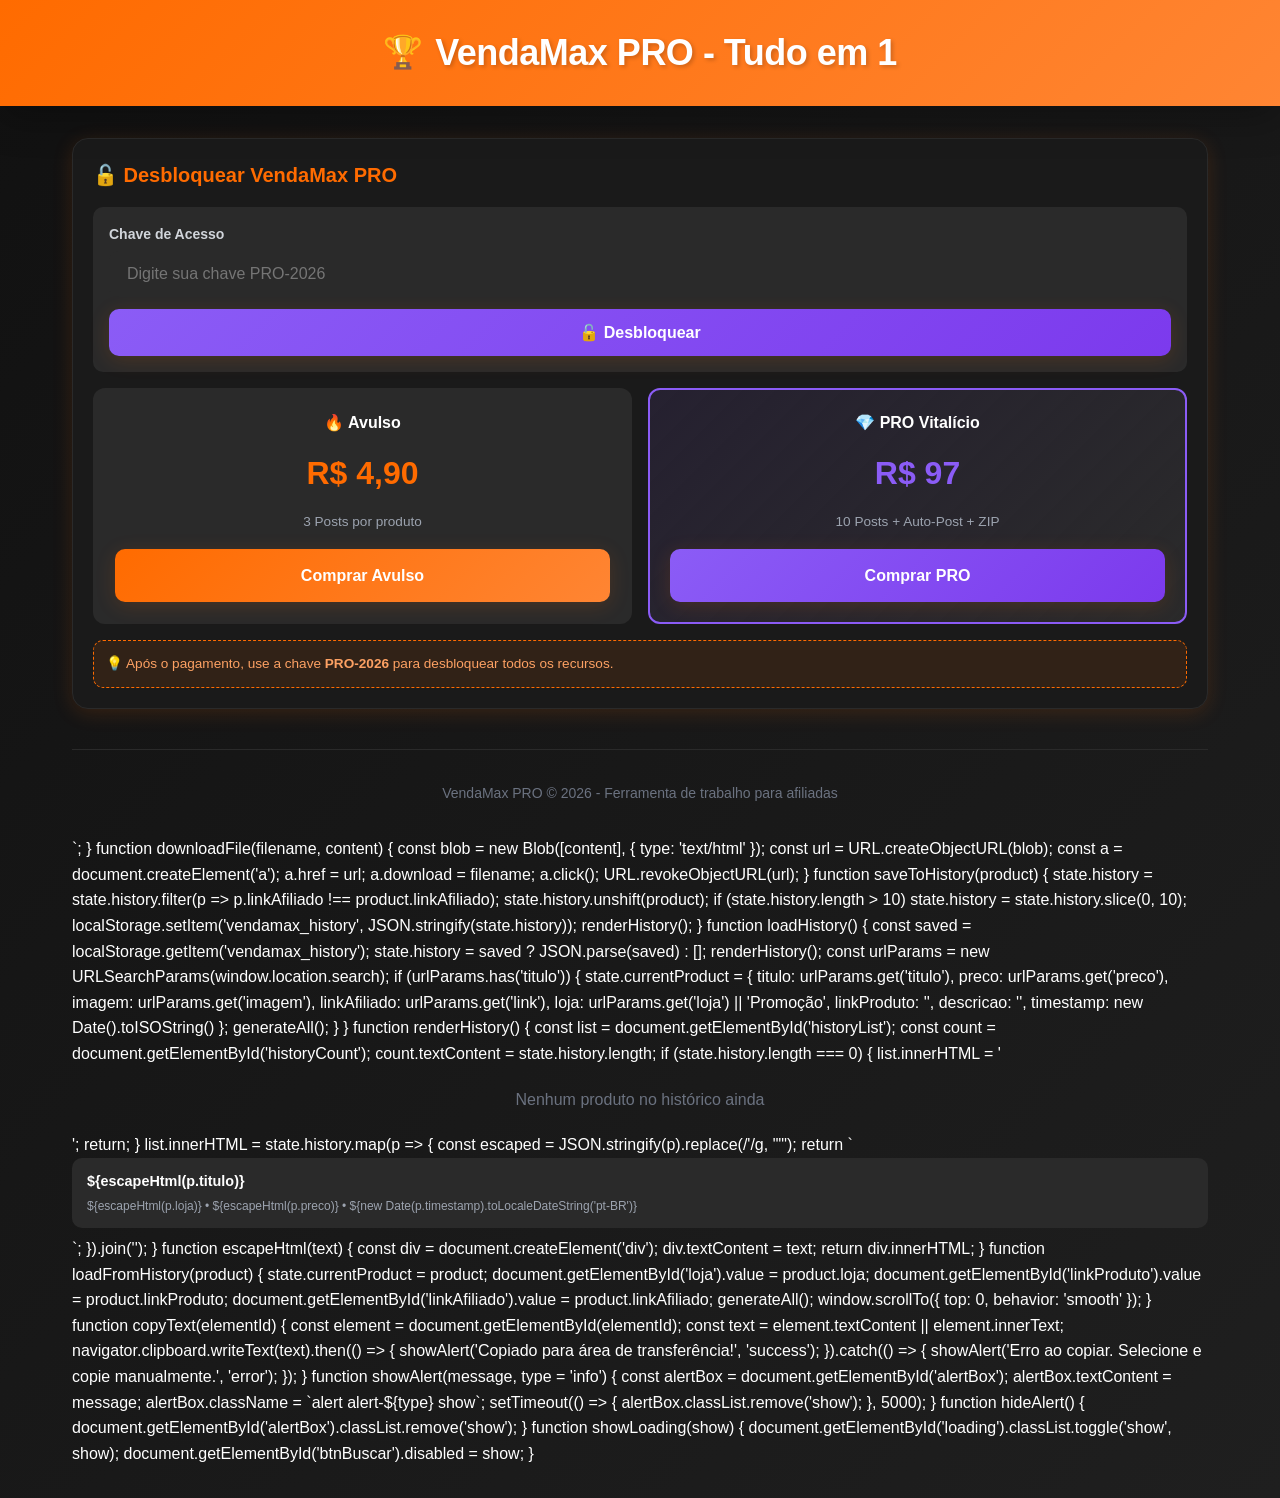
==== commit 5b3dddda: "Refactor index.html for improved layout and styles Refactor HTML structure and styles for better lay" ====
--- a/index.html
+++ b/index.html
@@ -31,6 +31,7 @@
   color: var(--white);
   min-height: 100vh;
   line-height: 1.6;
+  overflow-x: hidden;
 }
 
 .container {
@@ -49,46 +50,30 @@
   z-index: 100;
 }
 
-.logo-wrapper {
+.logo-wrap {
   display: flex;
   align-items: center;
   justify-content: center;
   gap: 12px;
-  margin-bottom: 4px;
+  flex-wrap: wrap;
 }
 
 .logo {
-  width: 40px;
-  height: 40px;
-  background: var(--white);
-  border-radius: 10px;
-  display: flex;
-  align-items: center;
-  justify-content: center;
+  font-size: 2rem;
   font-weight: 900;
+}
+
+header h1 {
   font-size: 1.5rem;
-  color: var(--orange);
-  box-shadow: 0 4px 12px rgba(0,0,0,0.2);
-}
-
-header h1 {
-  font-size: 1.75rem;
   font-weight: 800;
   color: var(--white);
   text-shadow: 2px 2px 4px rgba(0,0,0,0.2);
   letter-spacing: -0.5px;
 }
 
-.tagline {
-  font-size: 0.875rem;
-  color: rgba(255,255,255,0.9);
-  font-weight: 500;
-}
-
 @media (min-width: 768px) {
-  header h1 { font-size: 2.5rem; }
+  header h1 { font-size: 2.25rem; }
   .container { padding: 32px; }
-  .logo { width: 48px; height: 48px; font-size: 1.75rem; }
 }
 
 .card {
@@ -169,6 +154,7 @@
   align-items: center;
   justify-content: center;
   gap: 8px;
+  text-decoration: none;
 }
 
 .btn:hover {
@@ -584,133 +570,48 @@
   font-weight: 700;
 }
 
-.modal-overlay {
-  position: fixed;
-  top: 0;
-  left: 0;
-  right: 0;
-  bottom: 0;
-  background: rgba(0, 0, 0, 0.85);
-  backdrop-filter: blur(8px);
-  display: none;
-  align-items: center;
-  justify-content: center;
-  z-index: 1000;
+.price-card {
+  background: var(--gray);
   padding: 20px;
-  animation: fadeIn 0.3s ease;
-}
-
-.modal-overlay.show {
-  display: flex;
-}
-
-@keyframes fadeIn {
-  from { opacity: 0; }
-  to { opacity: 1; }
-}
-
-.modal-content {
-  background: var(--dark);
-  border-radius: 20px;
-  padding: 32px;
-  max-width: 500px;
-  width: 100%;
-  border: 2px solid var(--orange);
-  box-shadow: 0 20px 60px rgba(0,0,0,0.5);
-  animation: slideUp 0.3s ease;
-  max-height: 90vh;
-  overflow-y: auto;
-}
-
-@keyframes slideUp {
-  from { transform: translateY(30px); opacity: 0; }
-  to { transform: translateY(0); opacity: 1; }
-}
-
-.modal-header {
+  border-radius: 12px;
   text-align: center;
-  margin-bottom: 24px;
-}
-
-.modal-icon {
-  font-size: 3rem;
-  margin-bottom: 12px;
-}
-
-.modal-title {
-  font-size: 1.75rem;
-  font-weight: 800;
-  color: var(--white);
-  margin-bottom: 8px;
-}
-
-.modal-subtitle {
-  color: #9ca3af;
-  font-size: 0.95rem;
-}
-
-.modal-feature {
-  display: flex;
-  align-items: center;
-  gap: 12px;
-  padding: 12px;
+  border: 2px solid transparent;
+  transition: all 0.3s ease;
+}
+
+.price-card:hover {
+  border-color: var(--orange);
+  transform: translateY(-4px);
+}
+
+.price-card-pro {
+  border-color: var(--pro);
+  background: linear-gradient(135deg, rgba(139, 92, 246, 0.1) 0%, var(--gray) 100%);
+}
+
+.price-value {
+  font-size: 2rem;
+  font-weight: 900;
+  color: var(--orange);
+  margin: 12px 0;
+}
+
+.price-value-pro {
+  color: var(--pro);
+}
+
+.unlock-box {
   background: var(--gray);
+  padding: 16px;
   border-radius: 10px;
-  margin-bottom: 12px;
-}
-
-.modal-feature-icon {
-  font-size: 1.5rem;
-}
-
-.modal-feature-text {
-  flex: 1;
-  font-size: 0.9rem;
-}
-
-.modal-note {
-  background: rgba(239, 68, 68, 0.15);
-  border: 1px solid var(--error);
-  color: #fca5a5;
-  padding: 14px;
-  border-radius: 10px;
-  margin: 20px 0;
-  font-size: 0.875rem;
-  font-weight: 600;
-}
-
-.modal-close {
-  position: absolute;
-  top: 16px;
-  right: 16px;
-  background: var(--gray);
-  border: none;
-  color: var(--white);
-  width: 32px;
-  height: 32px;
-  border-radius: 50%;
-  cursor: pointer;
-  font-size: 1.25rem;
-  display: flex;
-  align-items: center;
-  justify-content: center;
-  transition: all 0.3s ease;
-}
-
-.modal-close:hover {
-  background: var(--error);
-  transform: rotate(90deg);
-}
-
-.lock-icon {
-  display: inline-block;
-  margin-right: 6px;
+  margin-bottom: 16px;
 }
 
 @media (max-width: 390px) {
   .card { padding: 16px; }
-  .modal-content { padding: 24px; }
-  .modal-title { font-size: 1.5rem; }
+  .btn { font-size: 0.9rem; padding: 12px 16px; }
+  .card-title { font-size: 1.1rem; }
+  .checkbox-group { grid-template-columns: 1fr; }
 }
 </style>
 <script src="https://cdnjs.cloudflare.com/ajax/libs/jszip/3.10.1/jszip.min.js"></script>
@@ -718,42 +619,58 @@
 <body>
 
 <header>
-  <div class="logo-wrapper">
-    <div class="logo">VM</div>
-    <h1>VendaMax PRO</h1>
+  <div class="logo-wrap">
+    <span class="logo">🏆</span>
+    <h1>VendaMax PRO - Tudo em 1</h1>
   </div>
-  <div class="tagline">Gerador de Anúncios com IA para Afiliadas</div>
 </header>
 
 <div class="container">
   
   <div id="alertBox" class="alert"></div>
 
-  <div class="card">
-    <div class="card-title">
-      ⚡ Escolha seu Plano
-      <span class="plan-badge" id="planBadge">🔒 Bloqueado</span>
+  <div class="card" id="unlockCard">
+    <div class="card-title">🔓 Desbloquear VendaMax PRO</div>
+    <div class="unlock-box">
+      <label for="unlockKey">Chave de Acesso</label>
+      <input type="text" id="unlockKey" placeholder="Digite sua chave PRO-2026">
+      <button class="btn btn-pro" id="btnUnlock" style="margin-top: 12px;">🔓 Desbloquear</button>
     </div>
-    <div class="toggle-group">
-      <button class="toggle-btn" id="toggleAvulso" onclick="showPaymentModal('avulso')">R$ 4,90 Avulso - 3 Posts</button>
-      <button class="toggle-btn toggle-btn-pro" id="togglePro" onclick="showPaymentModal('pro')">💎 PRO Vitalício - 10 Posts Lote</button>
+    <div class="grid grid-2">
+      <div class="price-card">
+        <div style="font-weight: 700; margin-bottom: 8px;">🔥 Avulso</div>
+        <div class="price-value">R$ 4,90</div>
+        <div style="font-size: 0.85rem; color: #9ca3af; margin-bottom: 16px;">3 Posts por produto</div>
+        <a href="https://mpago.la/2zbECPA" target="_blank" class="btn">Comprar Avulso</a>
+      </div>
+      <div class="price-card price-card-pro">
+        <div style="font-weight: 700; margin-bottom: 8px;">💎 PRO Vitalício</div>
+        <div class="price-value price-value-pro">R$ 97</div>
+        <div style="font-size: 0.85rem; color: #9ca3af; margin-bottom: 16px;">10 Posts + Auto-Post + ZIP</div>
+        <a href="https://mpago.la/2oJvLu7" target="_blank" class="btn btn-pro">Comprar PRO</a>
+      </div>
     </div>
-    <div id="modoInfo" class="alert alert-info show">
-      🔒 <strong>Atenção:</strong> Escolha um plano acima para desbloquear a geração de anúncios, modo lote, auto-post e pacote ZIP.
+    <div class="note">
+      💡 Após o pagamento, use a chave <strong>PRO-2026</strong> para desbloquear todos os recursos.
     </div>
   </div>
 
-  <div id="unlockSection" class="card">
-    <div class="card-title">🔑 Já tem uma chave? Desbloqueie aqui</div>
-    <div class="form-group">
-      <input type="text" id="licenseKey" placeholder="Cole sua chave de acesso aqui (Ex: PRO-2026)">
+  <div id="appContent" class="hidden">
+
+    <div class="card">
+      <div class="card-title">
+        ⚡ Escolha seu Plano
+        <span class="plan-badge" id="planBadge">💎 PRO Ativo</span>
+      </div>
+      <div class="toggle-group">
+        <button class="toggle-btn" id="toggleAvulso" onclick="setModo('avulso')">R$ 4,90 Avulso - 3 Posts</button>
+        <button class="toggle-btn toggle-btn-pro active" id="togglePro" onclick="setModo('pro')">💎 PRO Vitalício - 10 Posts Lote</button>
+      </div>
+      <div id="modoInfo" class="alert alert-warning show">
+        💎 <strong>Modo Lote PRO Ativo:</strong> Gere 10 variações de anúncios com ângulos diferentes + Auto-Post + Pacote ZIP para redes.
+      </div>
     </div>
-    <button class="btn btn-success" onclick="unlockWithKey()">
-      ✅ Desbloquear Ferramenta
-    </button>
-  </div>
-
-  <div id="mainContent" class="hidden">
+
     <div class="card">
       <div class="card-title">📦 Dados do Produto</div>
       <form id="productForm">
@@ -780,8 +697,8 @@
           <label for="linkAfiliado">Link do Afiliado (com seu ID)</label>
           <input type="url" id="linkAfiliado" placeholder="https://seulinkdeafiliado.com/..." required>
         </div>
-        <button type="submit" class="btn" id="btnBuscar">
-          🔍 BUSCAR PRODUTO + GERAR POSTS
+        <button type="submit" class="btn btn-pro" id="btnBuscar">
+          🔥 BUSCAR PRODUTO + GERAR LOTE PRO
         </button>
       </form>
       <div class="note">
@@ -823,9 +740,20 @@
       <div class="card">
         <div class="card-title">
           🎯 Copies Geradas
-          <span class="badge" id="copyCountBadge">3 Posts</span>
+          <span class="badge badge-pro" id="copyCountBadge">10 Variações PRO</span>
         </div>
-        <div class="tabs" id="copyTabs"></div>
+        <div class="tabs" id="copyTabs">
+          <button class="tab tab-pro active" data-tab="relampago">Oferta Relâmpago</button>
+          <button class="tab tab-pro" data-tab="social">Prova Social</button>
+          <button class="tab tab-pro" data-tab="unboxing">Unboxing</button>
+          <button class="tab tab-pro hidden" data-tab="comparativo">Comparativo</button>
+          <button class="tab tab-pro hidden" data-tab="dor">Dor vs Solução</button>
+          <button class="tab tab-pro hidden" data-tab="escassez">Escassez</button>
+          <button class="tab tab-pro hidden" data-tab="bonus">Bônus</button>
+          <button class="tab tab-pro hidden" data-tab="garantia">Garantia</button>
+          <button class="tab tab-pro hidden" data-tab="depoimento">Depoimento</button>
+          <button class="tab tab-pro hidden" data-tab="cta">CTA Direto</button>
+        </div>
         <div id="copyContainers"></div>
       </div>
 
@@ -885,7 +813,7 @@
         <button class="btn btn-pro" id="btnPrepararPacote" style="margin-top: 16px;">📦 Preparar Pacote para Redes (.ZIP)</button>
       </div>
 
-      <div class="card" id="autopostSection">
+      <div class="card hidden" id="autopostSection">
         <div class="card-title">🔗 Conectar Auto-Post <span class="badge badge-pro">PRO</span></div>
         <div class="alert alert-warning show">
           <strong>PRO users:</strong> Conecte Zapier, Make ou n8n para postar automaticamente. Cole seu Webhook URL abaixo.
@@ -924,6 +852,7 @@
       <div class="card-title">📜 Histórico <span class="badge" id="historyCount">0</span></div>
       <div id="historyList"></div>
     </div>
+
   </div>
 
 </div>
@@ -931,38 +860,15 @@
 <footer>
   VendaMax PRO © 2026 - Ferramenta de trabalho para afiliadas
 </footer>
-
-<!-- Payment Modal -->
-<div class="modal-overlay" id="paymentModal">
-  <div class="modal-content">
-    <button class="modal-close" onclick="closePaymentModal()">✕</button>
-    <div class="modal-header">
-      <div class="modal-icon" id="modalIcon">💎</div>
-      <div class="modal-title" id="modalTitle">Desbloquear PRO Vitalício</div>
-      <div class="modal-subtitle">Acesso completo à ferramenta</div>
-    </div>
-    
-    <div id="modalFeatures"></div>
-    
-    <div class="modal-note">
-      ⚠️ <strong>IMPORTANTE:</strong> Após o pagamento, copie sua chave na tela de aprovação: <u>PRO-2026</u>. Volte aqui e cole no campo "Já tem uma chave?" para desbloquear imediatamente.
-    </div>
-    
-    <a href="#" id="paymentLink" class="btn btn-pro" target="_blank" style="margin-bottom: 12px;">
-      💳 PAGAR AGORA NO MERCADO PAGO
-    </a>
-    
-    <button class="btn btn-secondary" onclick="closePaymentModal()">Voltar</button>
-  </div>
-</div>
 
 <script>
 const state = {
   currentProduct: null,
   history: [],
-  modo: null,
+  modo: 'pro',
   copies: {},
-  unlocked: false
+  isUnlocked: false,
+  proKey: 'PRO-2026'
 };
 
 const angulosPRO = [
@@ -980,19 +886,31 @@
 
 const angulosAvulso = ['relampago', 'social', 'cta'];
 
-const PAYMENT_LINKS = {
-  avulso: 'https://mpago.la/2zbECPA',
-  pro: 'https://mpago.la/2oJvLu7'
-};
-
 document.addEventListener('DOMContentLoaded', () => {
   loadHistory();
   loadWebhook();
-  checkUnlock();
+  checkUnlockStatus();
   setupEventListeners();
+  setModo('pro');
 });
 
+function checkUnlockStatus() {
+  const saved = localStorage.getItem('vendamax_pro_key');
+  if (saved === state.proKey) {
+    unlockApp();
+  }
+}
+
+function unlockApp() {
+  state.isUnlocked = true;
+  document.getElementById('unlockCard').classList.add('hidden');
+  document.getElementById('appContent').classList.remove('hidden');
+  localStorage.setItem('vendamax_pro_key', state.proKey);
+  showAlert('VendaMax PRO desbloqueado com sucesso!', 'success');
+}
+
 function setupEventListeners() {
+  document.getElementById('btnUnlock').addEventListener('click', handleUnlock);
   document.getElementById('productForm').addEventListener('submit', handleBuscarProduto);
   document.getElementById('btnManualGerar').addEventListener('click', handleManualGerar);
   document.getElementById('btnShareVip').addEventListener('click', handleShareVip);
@@ -1001,111 +919,16 @@
   document.getElementById('btnAutoPost').addEventListener('click', handleAutoPost);
 }
 
-function checkUnlock() {
-  const savedKey = localStorage.getItem('vendamax_key');
-  const savedModo = localStorage.getItem('vendamax_modo');
-  
-  if (savedKey === 'PRO-2026' && savedModo) {
-    state.unlocked = true;
-    state.modo = savedModo;
-    showMainContent();
-    setModo(savedModo);
-  }
-}
-
-function unlockWithKey() {
-  const key = document.getElementById('licenseKey').value.trim();
-  
-  if (key === 'PRO-2026') {
-    localStorage.setItem('vendamax_key', key);
-    if (!state.modo) {
-      localStorage.setItem('vendamax_modo', 'pro');
-      state.modo = 'pro';
-    }
-    state.unlocked = true;
-    showMainContent();
-    setModo(state.modo);
-    showAlert('🎉 Ferramenta desbloqueada com sucesso! Bem-vinda ao VendaMax PRO!', 'success');
+function handleUnlock() {
+  const key = document.getElementById('unlockKey').value.trim();
+  if (key === state.proKey) {
+    unlockApp();
   } else {
-    showAlert('Chave inválida. Verifique e tente novamente.', 'error');
-  }
-}
-
-function showMainContent() {
-  document.getElementById('unlockSection').classList.add('hidden');
-  document.getElementById('mainContent').classList.remove('hidden');
-}
-
-function showPaymentModal(plano) {
-  const modal = document.getElementById('paymentModal');
-  const icon = document.getElementById('modalIcon');
-  const title = document.getElementById('modalTitle');
-  const features = document.getElementById('modalFeatures');
-  const link = document.getElementById('paymentLink');
-  
-  if (plano === 'pro') {
-    icon.textContent = '💎';
-    title.textContent = 'Desbloquear PRO Vitalício';
-    link.href = PAYMENT_LINKS.pro;
-    features.innerHTML = `
-      <div class="modal-feature">
-        <span class="modal-feature-icon">✅</span>
-        <span class="modal-feature-text"><strong>10 Variações de Posts</strong> com ângulos diferentes</span>
-      </div>
-      <div class="modal-feature">
-        <span class="modal-feature-icon">✅</span>
-        <span class="modal-feature-text"><strong>Modo Lote PRO</strong> - Gere campanhas completas</span>
-      </div>
-      <div class="modal-feature">
-        <span class="modal-feature-icon">✅</span>
-        <span class="modal-feature-text"><strong>Auto-Post</strong> via Zapier/Make/n8n</span>
-      </div>
-      <div class="modal-feature">
-        <span class="modal-feature-icon">✅</span>
-        <span class="modal-feature-text"><strong>Pacote ZIP</strong> personalizado para redes</span>
-      </div>
-      <div class="modal-feature">
-        <span class="modal-feature-icon">✅</span>
-        <span class="modal-feature-text"><strong>Acesso Vitalício</strong> sem mensalidades</span>
-      </div>
-    `;
-  } else {
-    icon.textContent = '💰';
-    title.textContent = 'Desbloquear Avulso R$ 4,90';
-    link.href = PAYMENT_LINKS.avulso;
-    features.innerHTML = `
-      <div class="modal-feature">
-        <span class="modal-feature-icon">✅</span>
-        <span class="modal-feature-text"><strong>3 Posts</strong> prontos (Relâmpago, Prova Social, CTA)</span>
-      </div>
-      <div class="modal-feature">
-        <span class="modal-feature-icon">✅</span>
-        <span class="modal-feature-text"><strong>Geração Ilimitada</strong> de produtos</span>
-      </div>
-      <div class="modal-feature">
-        <span class="modal-feature-icon">⚠️</span>
-        <span class="modal-feature-text">Sem Auto-Post ou Pacote ZIP</span>
-      </div>
-    `;
-  }
-  
-  modal.classList.add('show');
-  
-  link.onclick = function() {
-    setTimeout(() => {
-      localStorage.setItem('vendamax_modo', plano);
-      state.modo = plano;
-    }, 500);
-  };
-}
-
-function closePaymentModal() {
-  document.getElementById('paymentModal').classList.remove('show');
+    showAlert('Chave inválida. Use PRO-2026 ou compre o acesso.', 'error');
+  }
 }
 
 function setModo(modo) {
-  if (!state.unlocked) return;
-  
   state.modo = modo;
   const isPro = modo === 'pro';
   
@@ -1133,6 +956,14 @@
 
 function updateTabs() {
   const isPro = state.modo === 'pro';
+  const tabs = document.querySelectorAll('#copyTabs .tab');
+  
+  tabs.forEach(tab => {
+    const tabId = tab.dataset.tab;
+    const isInAvulso = angulosAvulso.includes(tabId);
+    tab.classList.toggle('hidden', !isPro && !isInAvulso);
+  });
+  
   document.getElementById('copyCountBadge').textContent = isPro ? '10 Variações PRO' : '3 Posts Avulso';
   
   if (state.currentProduct) {
@@ -1295,184 +1126,16 @@
 
 function generateAllCopies(p) {
   const generators = {
-    relampago: (p) => `⚡ OFERTA RELÂMPAGO ${p.loja.toUpperCase()}! ⚡
-
-${p.titulo}
-
-💰 DE: ~~R$ 299~~ → POR: ${p.preco}
-🔥 Economia IMPERDÍVEL!
-
-⏰ Só HOJE! Cupom acaba em poucas horas!
-⏰ Estoque: ÚLTIMAS UNIDADES!
-
-👉 COMPRAR AGORA: ${p.linkAfiliado}
-
-Comenta CUPOM que te envio no direct!
-Marca a amiga que PRECISA dessa oferta!
-
-#achados${p.loja.toLowerCase()} #ofertarelampago #cupom #promocao #desconto #achadinhos #ofertadodia`,
-
-    social: (p) => `👥 TODO MUNDO TÁ COMPRANDO! 👥
-
-${p.titulo}
-
-✨ MAIS DE 500 CLIENTES SATISFEITOS!
-⭐ Avaliação: 4.9/5 estrelas
-
-💰 Por apenas ${p.preco}
-
-🗣️ "Chegou super rápido e é EXATAMENTE como na foto!" - Ana S.
-🗣️ "Melhor compra do mês! Vale cada centavo!" - Carla M.
-
-🔥 Não fica de fora dessa tendência!
-👉 Garanta o seu: ${p.linkAfiliado}
-
-#provasocial #maisvendido #${p.loja.toLowerCase()} #achadinhos #trend #viral`,
-
-    unboxing: (p) => `📦 UNBOXING ESPECIAL! 📦
-
-Acabei de receber esse ACHADO da ${p.loja}!
-
-🎁 ${p.titulo}
-💰 Paguei só ${p.preco} com CUPOM!
-
-✨ Primeira impressão:
-✅ Qualidade SURPREENDENTE
-✅ Embalagem perfeita
-✅ Chegou em 3 dias
-
-🎬 Quer ver o unboxing completo?
-💬 Comenta UNBOXING que te mando o vídeo!
-
-👉 Link com desconto: ${p.linkAfiliado}
-
-#unboxing #achados${p.loja.toLowerCase()} #review #cupom #promocao`,
-
-    comparativo: (p) => `⚖️ COMPARATIVO: Vale a pena? ⚖️
-
-Na loja física: R$ 399 😱
-Na ${p.loja} COM CUPOM: ${p.preco} 😍
-
-📊 ECONOMIA DE R$ ${calculaEconomia(p.preco)}!
-
-${p.titulo}
-✅ Mesma qualidade
-✅ Mesma garantia
-✅ Entrega rápida
-
-💡 Por que pagar mais?
-👉 Aproveite: ${p.linkAfiliado}
-
-⏰ Oferta por tempo LIMITADO!
-
-#comparativo #economize #achados${p.loja.toLowerCase()} #cupom #melhorpreço`,
-
-    dor: (p) => `💊 CANSADA DE PAGAR CARO? 💊
-
-❌ DOR: Preços absurdos na loja
-❌ DOR: Sem cupom de desconto
-❌ DOR: Frete caríssimo
-
-✅ SOLUÇÃO: ${p.titulo}
-✅ SOLUÇÃO: Só ${p.preco} na ${p.loja}
-✅ SOLUÇÃO: CUPOM + FRETE GRÁTIS*
-
-🎯 Resolva AGORA seu problema!
-👉 ${p.linkAfiliado}
-
-*Consulte condições
-#solução #economia #achados${p.loja.toLowerCase()} #dorvssolução`,
-
-    escassez: (p) => `⏰ ÚLTIMAS HORAS! ⏰
-
-🚨 ATENÇÃO: Estoque acabando RÁPIDO!
-
-${p.titulo}
-💰 ${p.preco}
-
-📊 RESTAM: Apenas 7 unidades
-⏳ Cupom expira em: 2 horas
-
-⚠️ Depois que acabar, volta ao preço normal!
-
-🏃 CORRE: ${p.linkAfiliado}
-
-Não deixe pra depois! Amanhã pode ser tarde demais!
-
-#escassez #últimasunidades #corree #achados${p.loja.toLowerCase()} #ofertadodia`,
-
-    bonus: (p) => `🎁 BÔNUS EXCLUSIVO! 🎁
-
-Comprando ${p.titulo} HOJE você GANHA:
-
-🎁 CUPOM de ${p.preco}
-🎁 Frete GRÁTIS* 
-🎁 Brinde surpresa
-🎁 Garantia estendida
-
-💰 Total de BÔNUS: R$ 150+
-
-⚡ Oferta válida só HOJE!
-👉 Resgatar bônus: ${p.linkAfiliado}
-
-Compartilha pra amiga não perder!
-
-*Bônus válidos por tempo limitado
-#bonus #presente #achados${p.loja.toLowerCase()} #cupomexclusivo`,
-
-    garantia: (p) => `✅ COMPRA 100% SEGURA! ✅
-
-${p.titulo}
-💰 ${p.preco}
-
-🛡️ GARANTIAS:
-✅ 7 dias para trocar/devolver
-✅ Produto original ${p.loja}
-✅ Pagamento seguro
-✅ Entrega garantida ou dinheiro de volta
-
-😌 Compre SEM MEDO!
-👉 Link seguro: ${p.linkAfiliado}
-
-Dúvidas? Comenta GARANTIA!
-#comprasegura #garantia #confiança #achados${p.loja.toLowerCase()}`,
-
-    depoimento: (p) => `💬 DEPOIMENTO REAL 💬
-
-"Gente, PRECISO contar pra vocês!
-
-Comprei ${p.titulo} na ${p.loja} por ${p.preco} com cupom!
-
-Chegou em 4 dias, PERFEITO!
-Qualidade MUITO melhor que esperava!
-
-Já indiquei pra 3 amigas e TODAS amaram!
-
-Se você tá na dúvida: COMPRA!
-Vale MUITO a pena! 🌟"
-
-- Juliana, cliente verificada ✅
-
-👉 Link que usei: ${p.linkAfiliado}
-
-#depoimento #clientefeliz #review #achados${p.loja.toLowerCase()}`,
-
-    cta: (p) => `👉 COMPRE AGORA 👉
-
-${p.titulo}
-💰 ${p.preco}
-
-🎯 3 MOTIVOS PRA COMPRAR HOJE:
-1️⃣ Menor preço do ano
-2️⃣ CUPOM exclusivo ativo
-3️⃣ Estoque acabando
-
-⚡ CLIQUE AQUI: ${p.linkAfiliado}
-
-⏰ Não perca tempo!
-🛍️ Última chance com esse desconto!
-
-#ctadireto #compreagora #achados${p.loja.toLowerCase()} #promocao`
+    relampago: (p) => `⚡ OFERTA RELÂMPAGO ${p.loja.toUpperCase()}! ⚡\n\n${p.titulo}\n\n💰 DE: ~~R$ 299~~ → POR: ${p.preco}\n🔥 Economia IMPERDÍVEL!\n\n⏰ Só HOJE! Cupom acaba em poucas horas!\n⏰ Estoque: ÚLTIMAS UNIDADES!\n\n👉 COMPRAR AGORA: ${p.linkAfiliado}\n\nComenta CUPOM que te envio no direct!\nMarca a amiga que PRECISA dessa oferta!\n\n#achados${p.loja.toLowerCase()} #ofertarelampago #cupom #promocao #desconto #achadinhos #ofertadodia`,
+    social: (p) => `👥 TODO MUNDO TÁ COMPRANDO! 👥\n\n${p.titulo}\n\n✨ MAIS DE 500 CLIENTES SATISFEITOS!\n⭐ Avaliação: 4.9/5 estrelas\n\n💰 Por apenas ${p.preco}\n\n🗣️ "Chegou super rápido e é EXATAMENTE como na foto!" - Ana S.\n🗣️ "Melhor compra do mês! Vale cada centavo!" - Carla M.\n\n🔥 Não fica de fora dessa tendência!\n👉 Garanta o seu: ${p.linkAfiliado}\n\n#provasocial #maisvendido #${p.loja.toLowerCase()} #achadinhos #trend #viral`,
+    unboxing: (p) => `📦 UNBOXING ESPECIAL! 📦\n\nAcabei de receber esse ACHADO da ${p.loja}!\n\n🎁 ${p.titulo}\n💰 Paguei só ${p.preco} com CUPOM!\n\n✨ Primeira impressão:\n✅ Qualidade SURPREENDENTE\n✅ Embalagem perfeita\n✅ Chegou em 3 dias\n\n🎬 Quer ver o unboxing completo?\n💬 Comenta UNBOXING que te mando o vídeo!\n\n👉 Link com desconto: ${p.linkAfiliado}\n\n#unboxing #achados${p.loja.toLowerCase()} #review #cupom #promocao`,
+    comparativo: (p) => `⚖️ COMPARATIVO: Vale a pena? ⚖️\n\nNa loja física: R$ 399 😱\nNa ${p.loja} COM CUPOM: ${p.preco} 😍\n\n📊 ECONOMIA DE R$ ${calculaEconomia(p.preco)}!\n\n${p.titulo}\n✅ Mesma qualidade\n✅ Mesma garantia\n✅ Entrega rápida\n\n💡 Por que pagar mais?\n👉 Aproveite: ${p.linkAfiliado}\n\n⏰ Oferta por tempo LIMITADO!\n\n#comparativo #economize #achados${p.loja.toLowerCase()} #cupom #melhorpreço`,
+    dor: (p) => `💊 CANSADA DE PAGAR CARO? 💊\n\n❌ DOR: Preços absurdos na loja\n❌ DOR: Sem cupom de desconto\n❌ DOR: Frete caríssimo\n\n✅ SOLUÇÃO: ${p.titulo}\n✅ SOLUÇÃO: Só ${p.preco} na ${p.loja}\n✅ SOLUÇÃO: CUPOM + FRETE GRÁTIS*\n\n🎯 Resolva AGORA seu problema!\n👉 ${p.linkAfiliado}\n\n*Consulte condições\n#solução #economia #achados${p.loja.toLowerCase()} #dorvssolução`,
+    escassez: (p) => `⏰ ÚLTIMAS HORAS! ⏰\n\n🚨 ATENÇÃO: Estoque acabando RÁPIDO!\n\n${p.titulo}\n💰 ${p.preco}\n\n📊 RESTAM: Apenas 7 unidades\n⏳ Cupom expira em: 2 horas\n\n⚠️ Depois que acabar, volta ao preço normal!\n\n🏃 CORRE: ${p.linkAfiliado}\n\nNão deixe pra depois! Amanhã pode ser tarde demais!\n\n#escassez #últimasunidades #corree #achados${p.loja.toLowerCase()} #ofertadodia`,
+    bonus: (p) => `🎁 BÔNUS EXCLUSIVO! 🎁\n\nComprando ${p.titulo} HOJE você GANHA:\n\n🎁 CUPOM de ${p.preco}\n🎁 Frete GRÁTIS* \n🎁 Brinde surpresa\n🎁 Garantia estendida\n\n💰 Total de BÔNUS: R$ 150+\n\n⚡ Oferta válida só HOJE!\n👉 Resgatar bônus: ${p.linkAfiliado}\n\nCompartilha pra amiga não perder!\n\n*Bônus válidos por tempo limitado\n#bonus #presente #achados${p.loja.toLowerCase()} #cupomexclusivo`,
+    garantia: (p) => `✅ COMPRA 100% SEGURA! ✅\n\n${p.titulo}\n💰 ${p.preco}\n\n🛡️ GARANTIAS:\n✅ 7 dias para trocar/devolver\n✅ Produto original ${p.loja}\n✅ Pagamento seguro\n✅ Entrega garantida ou dinheiro de volta\n\n😌 Compre SEM MEDO!\n👉 Link seguro: ${p.linkAfiliado}\n\nDúvidas? Comenta GARANTIA!\n#comprasegura #garantia #confiança #achados${p.loja.toLowerCase()}`,
+    depoimento: (p) => `💬 DEPOIMENTO REAL 💬\n\n"Gente, PRECISO contar pra vocês!\n\nComprei ${p.titulo} na ${p.loja} por ${p.preco} com cupom!\n\nChegou em 4 dias, PERFEITO!\nQualidade MUITO melhor que esperava!\n\nJá indiquei pra 3 amigas e TODAS amaram!\n\nSe você tá na dúvida: COMPRA!\nVale MUITO a pena! 🌟"\n\n- Juliana, cliente verificada ✅\n\n👉 Link que usei: ${p.linkAfiliado}\n\n#depoimento #clientefeliz #review #achados${p.loja.toLowerCase()}`,
+    cta: (p) => `👉 COMPRE AGORA 👉\n\n${p.titulo}\n💰 ${p.preco}\n\n🎯 3 MOTIVOS PRA COMPRAR HOJE:\n1️⃣ Menor preço do ano\n2️⃣ CUPOM exclusivo ativo\n3️⃣ Estoque acabando\n\n⚡ CLIQUE AQUI: ${p.linkAfiliado}\n\n⏰ Não perca tempo!\n🛍️ Última chance com esse desconto!\n\n#ctadireto #compreagora #achados${p.loja.toLowerCase()} #promocao`
   };
   
   state.copies = {};
@@ -1489,20 +1152,11 @@
 function renderCopies() {
   const isPro = state.modo === 'pro';
   const container = document.getElementById('copyContainers');
-  const tabsContainer = document.getElementById('copyTabs');
   container.innerHTML = '';
-  tabsContainer.innerHTML = '';
   
   const angulosToShow = isPro ? angulosPRO : angulosPRO.filter(a => angulosAvulso.includes(a.id));
   
   angulosToShow.forEach((angulo, index) => {
-    const tab = document.createElement('button');
-    tab.className = `tab ${isPro ? 'tab-pro' : ''} ${index === 0 ? 'active' : ''}`;
-    tab.dataset.tab = angulo.id;
-    tab.textContent = angulo.name;
-    tab.addEventListener('click', () => switchTab(angulo.id));
-    tabsContainer.appendChild(tab);
-    
     const div = document.createElement('div');
     div.className = `tab-content ${index === 0 ? 'active' : ''}`;
     div.id = `tab-${angulo.id}`;
@@ -1517,6 +1171,13 @@
     `;
     container.appendChild(div);
   });
+  
+  document.querySelectorAll('.tab').forEach(tab => {
+    tab.addEventListener('click', (e) => {
+      const tabName = e.target.dataset.tab;
+      switchTab(tabName);
+    });
+  });
 }
 
 function generateMidiaSection(p) {
@@ -1574,7 +1235,6 @@
   try {
     const zip = new JSZip();
     const p = state.currentProduct;
-    
     const folder = zip.folder('VendaMax_Pacote');
     
     if (p.imagem) {
@@ -1599,25 +1259,7 @@
       gerado_em: new Date().toISOString()
     }, null, 2));
     
-    folder.file('LEIA_ME.txt', `VendaMax PRO - Pacote Gerado
-================================
-
-Produto: ${p.titulo}
-Preço: ${p.preco}
-Loja: ${p.loja}
-Link: ${p.linkAfiliado}
-
-Redes selecionadas: ${redesSelecionadas.join(', ')}
-Data: ${new Date().toLocaleString('pt-BR')}
-
-Como usar:
-1. Use as imagens na pasta
-2. Copie o .txt da rede desejada
-3. Cole na legenda do post
-4. Publique!
-
-Sucesso nas vendas! 🚀
-`);
+    folder.file('LEIA_ME.txt', `VendaMax PRO - Pacote Gerado\n================================\n\nProduto: ${p.titulo}\nPreço: ${p.preco}\nLoja: ${p.loja}\nLink: ${p.linkAfiliado}\n\nRedes selecionadas: ${redesSelecionadas.join(', ')}\nData: ${new Date().toLocaleString('pt-BR')}\n\nComo usar:\n1. Use as imagens na pasta\n2. Copie o .txt da rede desejada\n3. Cole na legenda do post\n4. Publique!\n\nSucesso nas vendas! 🚀\n`);
     
     const content = await zip.generateAsync({ type: 'blob' });
     const url = URL.createObjectURL(content);
@@ -1804,7 +1446,6 @@
 <footer>VendaMax PRO © 2026 - Links de afiliado</footer>
 </div>
 <script>(function(){document.addEventListener("click",function(e){var a=e.target.closest("[data-product-id]");if(!a)return;e.preventDefault();var pid=a.getAttribute("data-product-id");if(pid)parent.postMessage({type:"ecto-artifact-link-click",productId:pid},"*")})})();</script>
-<script>(function(){document.addEventListener("click",function(e){var a=e.target.closest("[data-product-id]");if(!a)return;e.preventDefault();var pid=a.getAttribute("data-product-id");if(pid)parent.postMessage({type:"ecto-artifact-link-click",productId:pid},"*")})})();</script>
 </body>
 </html>`;
 }
@@ -1844,9 +1485,7 @@
       descricao: '',
       timestamp: new Date().toISOString()
     };
-    if (state.unlocked) {
-      generateAll();
-    }
+    generateAll();
   }
 }
 
@@ -1861,19 +1500,24 @@
     return;
   }
   
-  list.innerHTML = state.history.map(p => `
-    <div class="history-item" onclick='loadFromHistory(${JSON.stringify(p).replace(/'/g, "&apos;")})'>
-      <div class="history-item-title">${p.titulo}</div>
-      <div class="history-item-meta">${p.loja} • ${p.preco} • ${new Date(p.timestamp).toLocaleDateString('pt-BR')}</div>
-    </div>
-  `).join('');
+  list.innerHTML = state.history.map(p => {
+    const escaped = JSON.stringify(p).replace(/'/g, "&apos;");
+    return `
+      <div class="history-item" onclick='loadFromHistory(${escaped})'>
+        <div class="history-item-title">${escapeHtml(p.titulo)}</div>
+        <div class="history-item-meta">${escapeHtml(p.loja)} • ${escapeHtml(p.preco)} • ${new Date(p.timestamp).toLocaleDateString('pt-BR')}</div>
+      </div>
+    `;
+  }).join('');
+}
+
+function escapeHtml(text) {
+  const div = document.createElement('div');
+  div.textContent = text;
+  return div.innerHTML;
 }
 
 function loadFromHistory(product) {
-  if (!state.unlocked) {
-    showAlert('Desbloqueie a ferramenta primeiro para carregar produtos do histórico', 'error');
-    return;
-  }
   state.currentProduct = product;
   document.getElementById('loja').value = product.loja;
   document.getElementById('linkProduto').value = product.linkProduto;
@@ -1913,4 +1557,4 @@
 </script>
 
 </body>
-</html>+</html>
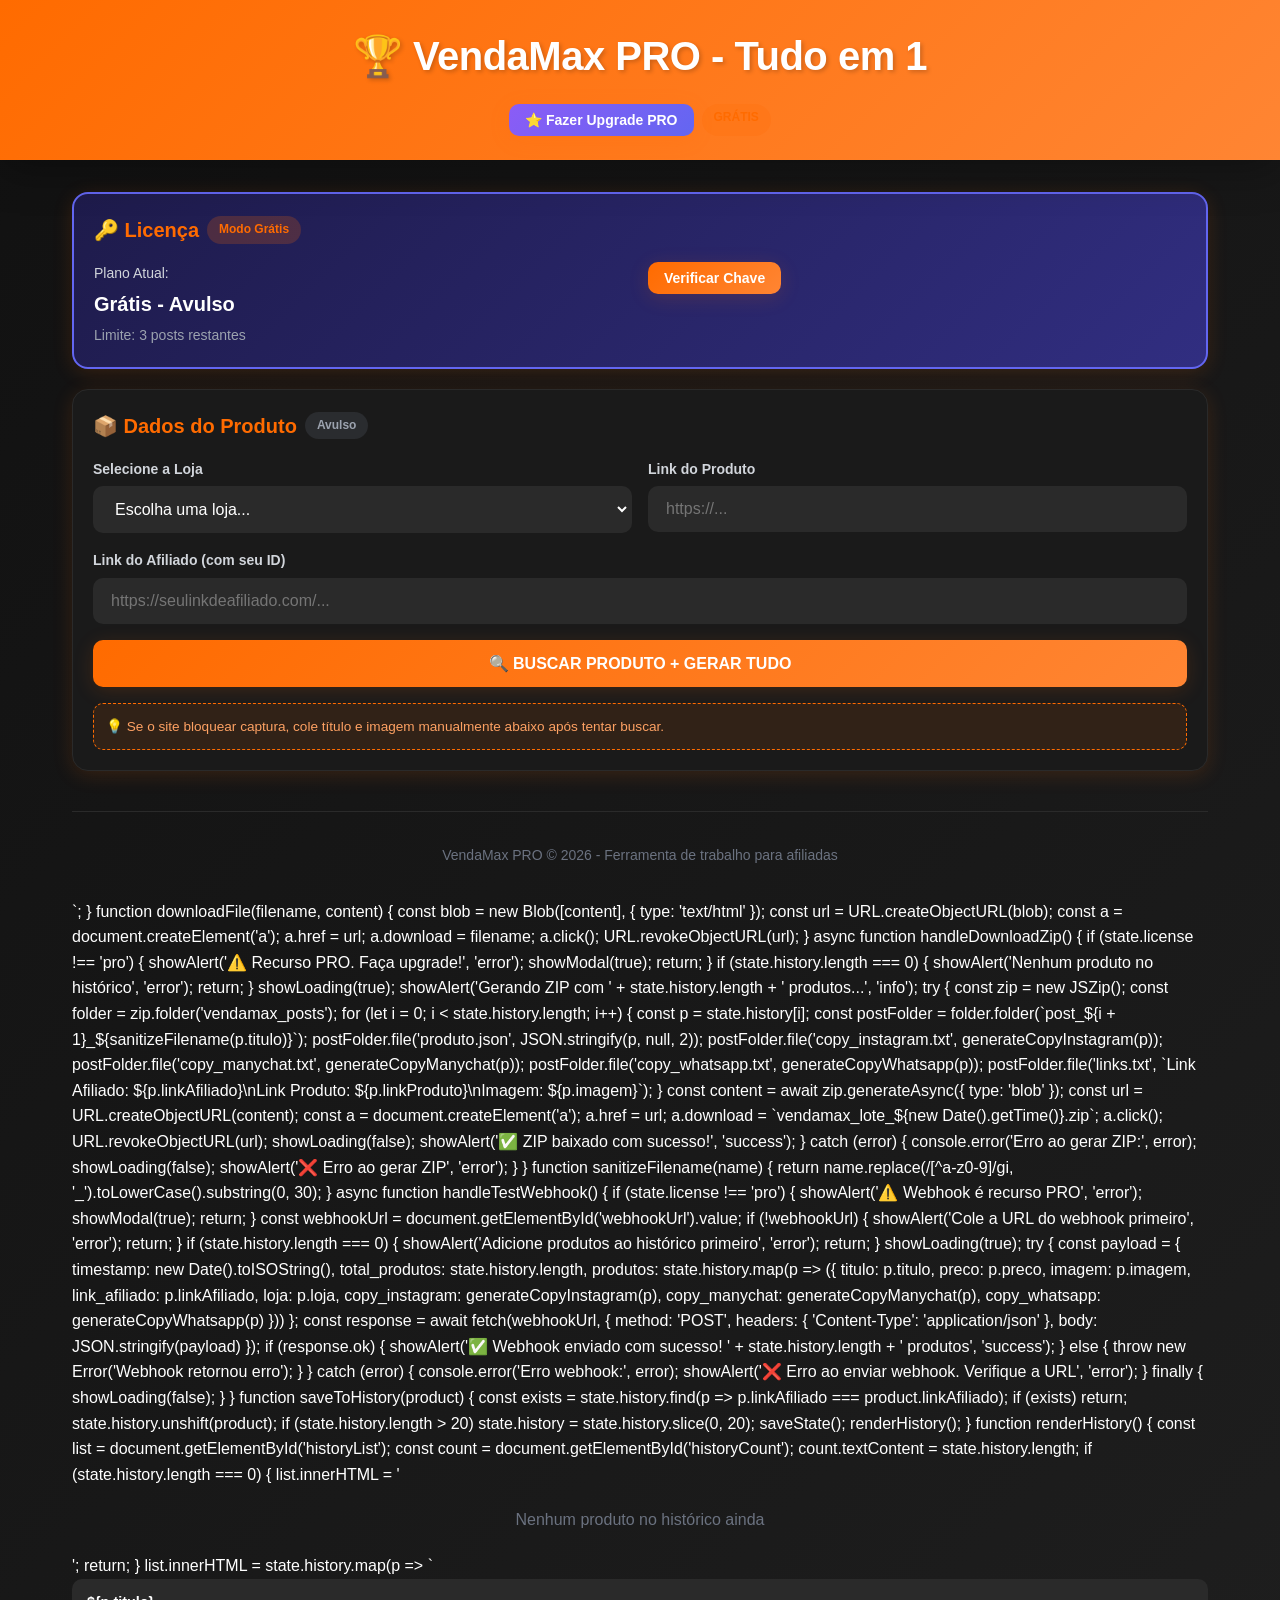
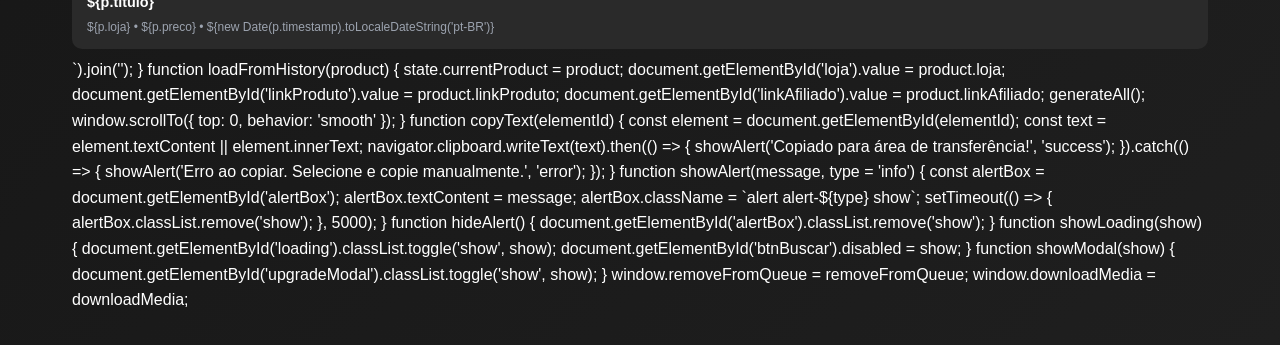
==== commit 2df9a88e: "Add files via upload" ====
--- a/index.html
+++ b/index.html
@@ -14,7 +14,7 @@
   --white: #ffffff;
   --success: #10b981;
   --error: #ef4444;
-  --pro: #8b5cf6;
+  --info: #3b82f6;
   --shadow: 0 4px 20px rgba(255, 107, 0, 0.15);
   --shadow-lg: 0 10px 40px rgba(0, 0, 0, 0.3);
 }
@@ -31,7 +31,6 @@
   color: var(--white);
   min-height: 100vh;
   line-height: 1.6;
-  overflow-x: hidden;
 }
 
 .container {
@@ -50,19 +49,6 @@
   z-index: 100;
 }
 
-.logo-wrap {
-  display: flex;
-  align-items: center;
-  justify-content: center;
-  gap: 12px;
-  flex-wrap: wrap;
-}
-
-.logo {
-  font-size: 2rem;
-  font-weight: 900;
-}
-
 header h1 {
   font-size: 1.5rem;
   font-weight: 800;
@@ -71,8 +57,16 @@
   letter-spacing: -0.5px;
 }
 
+.header-actions {
+  display: flex;
+  gap: 8px;
+  justify-content: center;
+  margin-top: 16px;
+  flex-wrap: wrap;
+}
+
 @media (min-width: 768px) {
-  header h1 { font-size: 2.25rem; }
+  header h1 { font-size: 2.5rem; }
   .container { padding: 32px; }
 }
 
@@ -155,6 +149,7 @@
   justify-content: center;
   gap: 8px;
   text-decoration: none;
+  text-align: center;
 }
 
 .btn:hover {
@@ -193,11 +188,7 @@
 }
 
 .btn-pro {
-  background: linear-gradient(135deg, var(--pro) 0%, #7c3aed 100%);
-}
-
-.btn-pro:hover {
-  box-shadow: 0 8px 25px rgba(139, 92, 246, 0.4);
+  background: linear-gradient(135deg, #8b5cf6 0%, #6366f1 100%);
 }
 
 .grid {
@@ -208,7 +199,6 @@
 @media (min-width: 768px) {
   .grid-2 { grid-template-columns: repeat(2, 1fr); }
   .grid-3 { grid-template-columns: repeat(3, 1fr); }
-  .grid-4 { grid-template-columns: repeat(4, 1fr); }
 }
 
 .alert {
@@ -217,6 +207,7 @@
   margin-bottom: 16px;
   font-size: 0.875rem;
   display: none;
+  word-wrap: break-word;
 }
 
 .alert.show {
@@ -238,14 +229,8 @@
 
 .alert-info {
   background: rgba(59, 130, 246, 0.15);
-  border: 1px solid #3b82f6;
+  border: 1px solid var(--info);
   color: #93c5fd;
-}
-
-.alert-warning {
-  background: rgba(139, 92, 246, 0.15);
-  border: 1px solid var(--pro);
-  color: #c4b5fd;
 }
 
 @keyframes slideDown {
@@ -287,10 +272,6 @@
   border-left: 3px solid var(--orange);
 }
 
-.copy-box-pro {
-  border-left: 3px solid var(--pro);
-}
-
 .copy-box-header {
   display: flex;
   justify-content: space-between;
@@ -306,10 +287,6 @@
   font-size: 0.875rem;
 }
 
-.copy-box-pro .copy-box-title {
-  color: var(--pro);
-}
-
 .copy-box-content {
   color: #e5e7eb;
   font-size: 0.9rem;
@@ -342,6 +319,7 @@
   font-weight: 700;
   margin-bottom: 12px;
   color: var(--white);
+  word-wrap: break-word;
 }
 
 .preview-price {
@@ -397,6 +375,7 @@
   font-weight: 600;
   font-size: 0.9rem;
   margin-bottom: 4px;
+  word-wrap: break-word;
 }
 
 .history-item-meta {
@@ -416,7 +395,12 @@
 
 .badge-pro {
   background: rgba(139, 92, 246, 0.2);
-  color: var(--pro);
+  color: #a78bfa;
+}
+
+.badge-free {
+  background: rgba(107, 114, 128, 0.2);
+  color: #9ca3af;
 }
 
 footer {
@@ -442,6 +426,8 @@
   width: 100%;
   border-radius: 10px;
   margin-top: 12px;
+  max-height: 400px;
+  object-fit: contain;
 }
 
 .hidden { display: none !important; }
@@ -464,6 +450,7 @@
   font-weight: 600;
   white-space: nowrap;
   transition: all 0.3s ease;
+  flex-shrink: 0;
 }
 
 .tab.active {
@@ -471,10 +458,6 @@
   color: var(--white);
 }
 
-.tab-pro.active {
-  background: var(--pro);
-}
-
 .tab-content {
   display: none;
 }
@@ -484,144 +467,136 @@
   animation: slideDown 0.3s ease;
 }
 
-.checkbox-group {
-  display: grid;
-  grid-template-columns: repeat(auto-fit, minmax(150px, 1fr));
-  gap: 12px;
-  margin-top: 12px;
-}
-
-.checkbox-item {
+.license-box {
+  background: linear-gradient(135deg, #1e1b4b 0%, #312e81 100%);
+  border: 2px solid #6366f1;
+  padding: 20px;
+  border-radius: 16px;
+  margin-bottom: 20px;
+}
+
+.queue-item {
   background: var(--gray);
   padding: 12px;
   border-radius: 8px;
+  margin-bottom: 8px;
   display: flex;
+  justify-content: space-between;
   align-items: center;
   gap: 8px;
-  cursor: pointer;
-  transition: all 0.3s ease;
-  border: 2px solid transparent;
-}
-
-.checkbox-item:hover {
-  background: #3a3a3a;
-}
-
-.checkbox-item input[type="checkbox"] {
-  width: auto;
-  margin: 0;
-  accent-color: var(--orange);
-}
-
-.checkbox-item input[type="checkbox"]:checked + label {
-  color: var(--orange);
-  font-weight: 700;
-}
-
-.checkbox-item:has(input:checked) {
-  border-color: var(--orange);
-  background: rgba(255, 107, 0, 0.1);
-}
-
-.checkbox-item label {
-  margin: 0;
-  cursor: pointer;
-  font-size: 0.9rem;
-}
-
-.toggle-group {
-  display: flex;
+  flex-wrap: wrap;
+}
+
+.progress-bar {
+  width: 100%;
+  height: 8px;
   background: var(--gray);
   border-radius: 10px;
-  padding: 4px;
-  gap: 4px;
+  overflow: hidden;
+  margin: 16px 0;
+}
+
+.progress-fill {
+  height: 100%;
+  background: linear-gradient(90deg, var(--orange) 0%, #ff8533 100%);
+  transition: width 0.3s ease;
+  width: 0%;
+}
+
+.modal {
+  display: none;
+  position: fixed;
+  top: 0;
+  left: 0;
+  width: 100%;
+  height: 100%;
+  background: rgba(0,0,0,0.8);
+  z-index: 1000;
+  align-items: center;
+  justify-content: center;
+  padding: 20px;
+}
+
+.modal.show {
+  display: flex;
+  animation: fadeIn 0.3s ease;
+}
+
+@keyframes fadeIn {
+  from { opacity: 0; }
+  to { opacity: 1; }
+}
+
+.modal-content {
+  background: var(--dark);
+  border-radius: 16px;
+  padding: 24px;
+  max-width: 500px;
+  width: 100%;
+  max-height: 90vh;
+  overflow-y: auto;
+  border: 2px solid var(--orange);
+}
+
+.modal-header {
+  font-size: 1.5rem;
+  font-weight: 700;
+  color: var(--orange);
   margin-bottom: 16px;
 }
 
-.toggle-btn {
-  flex: 1;
-  padding: 10px 16px;
-  background: transparent;
-  border: none;
-  color: #9ca3af;
-  border-radius: 8px;
-  font-weight: 600;
-  cursor: pointer;
-  transition: all 0.3s ease;
-}
-
-.toggle-btn.active {
-  background: var(--orange);
-  color: var(--white);
-}
-
-.toggle-btn-pro.active {
-  background: var(--pro);
-}
-
-.plan-badge {
-  display: inline-flex;
-  align-items: center;
-  gap: 6px;
-  padding: 6px 14px;
-  background: linear-gradient(135deg, var(--pro) 0%, #7c3aed 100%);
-  border-radius: 20px;
-  font-size: 0.75rem;
-  font-weight: 700;
-}
-
-.price-card {
+.pricing-card {
   background: var(--gray);
+  border-radius: 12px;
   padding: 20px;
-  border-radius: 12px;
   text-align: center;
   border: 2px solid transparent;
   transition: all 0.3s ease;
-}
-
-.price-card:hover {
+  margin-bottom: 16px;
+}
+
+.pricing-card:hover {
   border-color: var(--orange);
-  transform: translateY(-4px);
-}
-
-.price-card-pro {
-  border-color: var(--pro);
-  background: linear-gradient(135deg, rgba(139, 92, 246, 0.1) 0%, var(--gray) 100%);
-}
-
-.price-value {
-  font-size: 2rem;
-  font-weight: 900;
+  transform: scale(1.02);
+}
+
+.pricing-amount {
+  font-size: 2.5rem;
+  font-weight: 800;
   color: var(--orange);
   margin: 12px 0;
 }
 
-.price-value-pro {
-  color: var(--pro);
-}
-
-.unlock-box {
-  background: var(--gray);
-  padding: 16px;
-  border-radius: 10px;
-  margin-bottom: 16px;
-}
-
-@media (max-width: 390px) {
-  .card { padding: 16px; }
-  .btn { font-size: 0.9rem; padding: 12px 16px; }
-  .card-title { font-size: 1.1rem; }
-  .checkbox-group { grid-template-columns: 1fr; }
+.pricing-features {
+  text-align: left;
+  margin: 16px 0;
+  color: #d1d5db;
+  font-size: 0.9rem;
+}
+
+.pricing-features li {
+  margin-bottom: 8px;
+  list-style: none;
+  padding-left: 24px;
+  position: relative;
+}
+
+.pricing-features li:before {
+  content: "✓";
+  position: absolute;
+  left: 0;
+  color: var(--success);
+  font-weight: 700;
 }
 </style>
-<script src="https://cdnjs.cloudflare.com/ajax/libs/jszip/3.10.1/jszip.min.js"></script>
 </head>
 <body>
 
 <header>
-  <div class="logo-wrap">
-    <span class="logo">🏆</span>
-    <h1>VendaMax PRO - Tudo em 1</h1>
+  <h1>🏆 VendaMax PRO - Tudo em 1</h1>
+  <div class="header-actions">
+    <button class="btn btn-small btn-pro" id="btnUpgrade">⭐ Fazer Upgrade PRO</button>
+    <span class="badge" id="licenseStatus">GRÁTIS</span>
   </div>
 </header>
 
@@ -629,230 +604,190 @@
   
   <div id="alertBox" class="alert"></div>
 
-  <div class="card" id="unlockCard">
-    <div class="card-title">🔓 Desbloquear VendaMax PRO</div>
-    <div class="unlock-box">
-      <label for="unlockKey">Chave de Acesso</label>
-      <input type="text" id="unlockKey" placeholder="Digite sua chave PRO-2026">
-      <button class="btn btn-pro" id="btnUnlock" style="margin-top: 12px;">🔓 Desbloquear</button>
-    </div>
+  <div class="card license-box">
+    <div class="card-title">🔑 Licença <span class="badge" id="modeIndicator">Modo Grátis</span></div>
     <div class="grid grid-2">
-      <div class="price-card">
-        <div style="font-weight: 700; margin-bottom: 8px;">🔥 Avulso</div>
-        <div class="price-value">R$ 4,90</div>
-        <div style="font-size: 0.85rem; color: #9ca3af; margin-bottom: 16px;">3 Posts por produto</div>
-        <a href="https://mpago.la/2zbECPA" target="_blank" class="btn">Comprar Avulso</a>
+      <div>
+        <div style="font-size: 0.875rem; color: #d1d5db; margin-bottom: 4px;">Plano Atual:</div>
+        <div style="font-size: 1.25rem; font-weight: 700;" id="planName">Grátis - Avulso</div>
+        <div style="font-size: 0.875rem; color: #9ca3af; margin-top: 4px;">Limite: <span id="postLimit">3</span> posts restantes</div>
       </div>
-      <div class="price-card price-card-pro">
-        <div style="font-weight: 700; margin-bottom: 8px;">💎 PRO Vitalício</div>
-        <div class="price-value price-value-pro">R$ 97</div>
-        <div style="font-size: 0.85rem; color: #9ca3af; margin-bottom: 16px;">10 Posts + Auto-Post + ZIP</div>
-        <a href="https://mpago.la/2oJvLu7" target="_blank" class="btn btn-pro">Comprar PRO</a>
+      <div>
+        <button class="btn btn-small" id="btnVerifyKey">Verificar Chave</button>
       </div>
     </div>
-    <div class="note">
-      💡 Após o pagamento, use a chave <strong>PRO-2026</strong> para desbloquear todos os recursos.
-    </div>
   </div>
 
-  <div id="appContent" class="hidden">
-
-    <div class="card">
-      <div class="card-title">
-        ⚡ Escolha seu Plano
-        <span class="plan-badge" id="planBadge">💎 PRO Ativo</span>
-      </div>
-      <div class="toggle-group">
-        <button class="toggle-btn" id="toggleAvulso" onclick="setModo('avulso')">R$ 4,90 Avulso - 3 Posts</button>
-        <button class="toggle-btn toggle-btn-pro active" id="togglePro" onclick="setModo('pro')">💎 PRO Vitalício - 10 Posts Lote</button>
-      </div>
-      <div id="modoInfo" class="alert alert-warning show">
-        💎 <strong>Modo Lote PRO Ativo:</strong> Gere 10 variações de anúncios com ângulos diferentes + Auto-Post + Pacote ZIP para redes.
-      </div>
-    </div>
-
-    <div class="card">
-      <div class="card-title">📦 Dados do Produto</div>
-      <form id="productForm">
-        <div class="grid grid-2">
-          <div class="form-group">
-            <label for="loja">Selecione a Loja</label>
-            <select id="loja" required>
-              <option value="">Escolha uma loja...</option>
-              <option value="Shopee">Shopee</option>
-              <option value="Mercado Livre">Mercado Livre</option>
-              <option value="Amazon">Amazon</option>
-              <option value="Magalu">Magazine Luiza</option>
-              <option value="Shein">Shein</option>
-              <option value="AliExpress">AliExpress</option>
-              <option value="Outra">Outra</option>
-            </select>
-          </div>
-          <div class="form-group">
-            <label for="linkProduto">Link do Produto</label>
-            <input type="url" id="linkProduto" placeholder="https://..." required>
-          </div>
+  <div class="card">
+    <div class="card-title">📦 Dados do Produto <span class="badge badge-free" id="batchBadge">Avulso</span></div>
+    <form id="productForm">
+      <div class="grid grid-2">
+        <div class="form-group">
+          <label for="loja">Selecione a Loja</label>
+          <select id="loja" required>
+            <option value="">Escolha uma loja...</option>
+            <option value="Shopee">Shopee</option>
+            <option value="Mercado Livre">Mercado Livre</option>
+            <option value="Amazon">Amazon</option>
+            <option value="Magalu">Magazine Luiza</option>
+            <option value="Shein">Shein</option>
+            <option value="AliExpress">AliExpress</option>
+            <option value="Outra">Outra</option>
+          </select>
         </div>
         <div class="form-group">
-          <label for="linkAfiliado">Link do Afiliado (com seu ID)</label>
-          <input type="url" id="linkAfiliado" placeholder="https://seulinkdeafiliado.com/..." required>
+          <label for="linkProduto">Link do Produto</label>
+          <input type="url" id="linkProduto" placeholder="https://..." required>
         </div>
-        <button type="submit" class="btn btn-pro" id="btnBuscar">
-          🔥 BUSCAR PRODUTO + GERAR LOTE PRO
-        </button>
-      </form>
-      <div class="note">
-        💡 Se o site bloquear captura, cole título e imagem manualmente abaixo após tentar buscar.
-      </div>
-    </div>
-
-    <div class="loading" id="loading">
-      <div class="spinner"></div>
-      <p>Buscando dados do produto...</p>
-    </div>
-
-    <div id="manualSection" class="card hidden">
-      <div class="card-title">✍️ Entrada Manual</div>
-      <div class="alert alert-info show">
-        Não foi possível capturar automaticamente. Preencha os dados manualmente:
       </div>
       <div class="form-group">
-        <label for="manualTitulo">Título do Produto</label>
-        <input type="text" id="manualTitulo" placeholder="Ex: Tênis Esportivo Feminino">
+        <label for="linkAfiliado">Link do Afiliado (com seu ID)</label>
+        <input type="url" id="linkAfiliado" placeholder="https://seulinkdeafiliado.com/..." required>
       </div>
-      <div class="form-group">
-        <label for="manualImagem">URL da Imagem</label>
-        <input type="url" id="manualImagem" placeholder="https://imagem.com/produto.jpg">
+      <button type="submit" class="btn" id="btnBuscar">
+        🔍 BUSCAR PRODUTO + GERAR TUDO
+      </button>
+    </form>
+    <div class="note">
+      💡 Se o site bloquear captura, cole título e imagem manualmente abaixo após tentar buscar.
+    </div>
+    <div id="proNote" class="note hidden" style="border-color: #8b5cf6; background: rgba(139,92,246,0.1); color: #a78bfa;">
+      ⭐ PRO: Adicione até 10 produtos na fila. Gere tudo em lote e baixe em ZIP!
+    </div>
+  </div>
+
+  <div class="loading" id="loading">
+    <div class="spinner"></div>
+    <p>Buscando dados do produto...</p>
+  </div>
+
+  <div id="queueSection" class="card hidden">
+    <div class="card-title">📋 Fila de Produtos <span class="badge" id="queueCount">0/10</span></div>
+    <div id="queueList"></div>
+    <div class="grid grid-2" style="margin-top: 16px;">
+      <button class="btn btn-success" id="btnProcessBatch">⚡ Gerar Lote Completo</button>
+      <button class="btn btn-secondary" id="btnClearQueue">🗑️ Limpar Fila</button>
+    </div>
+  </div>
+
+  <div id="manualSection" class="card hidden">
+    <div class="card-title">✍️ Entrada Manual</div>
+    <div class="alert alert-info show">
+      Não foi possível capturar automaticamente. Preencha os dados manualmente:
+    </div>
+    <div class="form-group">
+      <label for="manualTitulo">Título do Produto</label>
+      <input type="text" id="manualTitulo" placeholder="Ex: Tênis Esportivo Feminino">
+    </div>
+    <div class="form-group">
+      <label for="manualImagem">URL da Imagem</label>
+      <input type="url" id="manualImagem" placeholder="https://imagem.com/produto.jpg">
+    </div>
+    <div class="form-group">
+      <label for="manualPreco">Preço</label>
+      <input type="text" id="manualPreco" placeholder="Ex: R$ 97,90">
+    </div>
+    <div class="form-group">
+      <label for="manualDescricao">Descrição (opcional)</label>
+      <textarea id="manualDescricao" placeholder="Descreva o produto..."></textarea>
+    </div>
+    <div class="grid grid-2">
+      <button class="btn btn-success" id="btnManualGerar">✅ GERAR</button>
+      <button class="btn btn-secondary" id="btnAddToQueue">➕ Adicionar à Fila (PRO)</button>
+    </div>
+  </div>
+
+  <div id="resultsSection" class="hidden">
+    
+    <div class="card">
+      <div class="card-title">🎯 Copies Geradas</div>
+      <div class="tabs">
+        <button class="tab active" data-tab="instagram">Instagram Reels</button>
+        <button class="tab" data-tab="manychat">Manychat</button>
+        <button class="tab" data-tab="whatsapp">WhatsApp</button>
       </div>
-      <div class="form-group">
-        <label for="manualPreco">Preço</label>
-        <input type="text" id="manualPreco" placeholder="Ex: R$ 97,90">
-      </div>
-      <div class="form-group">
-        <label for="manualDescricao">Descrição (opcional)</label>
-        <textarea id="manualDescricao" placeholder="Descreva o produto..."></textarea>
-      </div>
-      <button class="btn btn-success" id="btnManualGerar">✅ GERAR COM DADOS MANUAIS</button>
-    </div>
-
-    <div id="resultsSection" class="hidden">
-      
-      <div class="card">
-        <div class="card-title">
-          🎯 Copies Geradas
-          <span class="badge badge-pro" id="copyCountBadge">10 Variações PRO</span>
-        </div>
-        <div class="tabs" id="copyTabs">
-          <button class="tab tab-pro active" data-tab="relampago">Oferta Relâmpago</button>
-          <button class="tab tab-pro" data-tab="social">Prova Social</button>
-          <button class="tab tab-pro" data-tab="unboxing">Unboxing</button>
-          <button class="tab tab-pro hidden" data-tab="comparativo">Comparativo</button>
-          <button class="tab tab-pro hidden" data-tab="dor">Dor vs Solução</button>
-          <button class="tab tab-pro hidden" data-tab="escassez">Escassez</button>
-          <button class="tab tab-pro hidden" data-tab="bonus">Bônus</button>
-          <button class="tab tab-pro hidden" data-tab="garantia">Garantia</button>
-          <button class="tab tab-pro hidden" data-tab="depoimento">Depoimento</button>
-          <button class="tab tab-pro hidden" data-tab="cta">CTA Direto</button>
-        </div>
-        <div id="copyContainers"></div>
-      </div>
-
-      <div class="card">
-        <div class="card-title">👁️ Preview do Card</div>
-        <div class="preview-card">
-          <img id="previewImage" class="preview-image" src="" alt="Produto">
-          <div class="preview-content">
-            <div class="preview-title" id="previewTitle"></div>
-            <div class="preview-price" id="previewPrice"></div>
-            <a href="#" id="previewLink" class="preview-btn" target="_blank">🛍️ Compre com desconto</a>
+      <div class="tab-content active" id="tab-instagram">
+        <div class="copy-box">
+          <div class="copy-box-header">
+            <span class="copy-box-title">Copy Instagram Reels + Gatilho CUPOM</span>
+            <button class="btn btn-small btn-secondary" data-copy="copyInstagram">Copiar</button>
           </div>
+          <div class="copy-box-content" id="copyInstagram"></div>
         </div>
       </div>
-
-      <div id="midiaSection" class="card hidden">
-        <div class="card-title">🎬 Robô de Mídia</div>
-        <div id="midiaContent"></div>
-      </div>
-
-      <div class="card" id="publishSection">
-        <div class="card-title">📱 Publicar em Redes <span class="badge badge-pro">PRO</span></div>
-        <p style="color: #9ca3af; margin-bottom: 12px; font-size: 0.9rem;">Selecione as redes para gerar pacote personalizado:</p>
-        <div class="checkbox-group">
-          <div class="checkbox-item">
-            <input type="checkbox" id="rede-instagram-feed" value="Instagram Feed" checked>
-            <label for="rede-instagram-feed">Instagram Feed</label>
+      <div class="tab-content" id="tab-manychat">
+        <div class="copy-box">
+          <div class="copy-box-header">
+            <span class="copy-box-title">Copy Manychat Broadcast</span>
+            <button class="btn btn-small btn-secondary" data-copy="copyManychat">Copiar</button>
           </div>
-          <div class="checkbox-item">
-            <input type="checkbox" id="rede-instagram-stories" value="Instagram Stories" checked>
-            <label for="rede-instagram-stories">Instagram Stories</label>
-          </div>
-          <div class="checkbox-item">
-            <input type="checkbox" id="rede-instagram-reels" value="Instagram Reels" checked>
-            <label for="rede-instagram-reels">Instagram Reels</label>
-          </div>
-          <div class="checkbox-item">
-            <input type="checkbox" id="rede-facebook" value="Facebook">
-            <label for="rede-facebook">Facebook</label>
-          </div>
-          <div class="checkbox-item">
-            <input type="checkbox" id="rede-tiktok" value="TikTok">
-            <label for="rede-tiktok">TikTok</label>
-          </div>
-          <div class="checkbox-item">
-            <input type="checkbox" id="rede-youtube" value="YouTube Shorts">
-            <label for="rede-youtube">YouTube Shorts</label>
-          </div>
-          <div class="checkbox-item">
-            <input type="checkbox" id="rede-whatsapp" value="WhatsApp Status">
-            <label for="rede-whatsapp">WhatsApp Status</label>
-          </div>
-          <div class="checkbox-item">
-            <input type="checkbox" id="rede-telegram" value="Telegram">
-            <label for="rede-telegram">Telegram</label>
-          </div>
-        <button class="btn btn-pro" id="btnPrepararPacote" style="margin-top: 16px;">📦 Preparar Pacote para Redes (.ZIP)</button>
-      </div>
-
-      <div class="card hidden" id="autopostSection">
-        <div class="card-title">🔗 Conectar Auto-Post <span class="badge badge-pro">PRO</span></div>
-        <div class="alert alert-warning show">
-          <strong>PRO users:</strong> Conecte Zapier, Make ou n8n para postar automaticamente. Cole seu Webhook URL abaixo.
-        </div>
-        <div class="form-group">
-          <label for="webhookUrl">Webhook URL (Zapier/Make/n8n)</label>
-          <input type="url" id="webhookUrl" placeholder="https://hooks.zapier.com/hooks/catch/...">
-        </div>
-        <button class="btn btn-pro" id="btnAutoPost">🚀 Postar Agora Automático</button>
-        <div class="note" style="margin-top: 12px;">
-          <strong>Como funciona:</strong> Enviaremos POST JSON com {produto, imagem, captions, redes_selecionadas} para seu webhook. Configure no Zapier para publicar nas redes automaticamente.
+          <div class="copy-box-content" id="copyManychat"></div>
         </div>
       </div>
-
-      <div class="card">
-        <div class="card-title">⚙️ JSON para Automação</div>
-        <div class="json-output" id="jsonOutput"></div>
-        <button class="btn btn-secondary" onclick="copyText('jsonOutput')">📋 Copiar JSON</button>
-      </div>
-
-      <div class="card">
-        <div class="card-title">🚀 Ações Rápidas</div>
-        <div class="grid grid-2">
-          <button class="btn btn-success" id="btnShareVip">
-            📲 ENVIAR PARA LISTA VIP
-          </button>
-          <button class="btn" id="btnPublicarLanding">
-            🚀 PUBLICAR NA LANDING CUPOM
-          </button>
+      <div class="tab-content" id="tab-whatsapp">
+        <div class="copy-box">
+          <div class="copy-box-header">
+            <span class="copy-box-title">Copy WhatsApp Curto</span>
+            <button class="btn btn-small btn-secondary" data-copy="copyWhatsapp">Copiar</button>
+          </div>
+          <div class="copy-box-content" id="copyWhatsapp"></div>
         </div>
       </div>
-
     </div>
 
     <div class="card">
-      <div class="card-title">📜 Histórico <span class="badge" id="historyCount">0</span></div>
-      <div id="historyList"></div>
-    </div>
-
+      <div class="card-title">👁️ Preview do Card</div>
+      <div class="preview-card">
+        <img id="previewImage" class="preview-image" src="" alt="Produto">
+        <div class="preview-content">
+          <div class="preview-title" id="previewTitle"></div>
+          <div class="preview-price" id="previewPrice"></div>
+          <a href="#" id="previewLink" class="preview-btn" target="_blank">🛍️ Compre com desconto</a>
+        </div>
+      </div>
+    </div>
+
+    <div id="midiaSection" class="card hidden">
+      <div class="card-title">🎬 Robô de Mídia</div>
+      <div id="midiaContent"></div>
+    </div>
+
+    <div class="card">
+      <div class="card-title">⚙️ JSON para Automação</div>
+      <div class="json-output" id="jsonOutput"></div>
+      <button class="btn btn-secondary" data-copy="jsonOutput">📋 Copiar JSON</button>
+    </div>
+
+    <div class="card">
+      <div class="card-title">🚀 Ações Rápidas</div>
+      <div class="grid grid-2">
+        <button class="btn btn-success" id="btnShareVip">
+          📲 ENVIAR PARA LISTA VIP
+        </button>
+        <button class="btn" id="btnPublicarLanding">
+          🚀 PUBLICAR NA LANDING CUPOM
+        </button>
+      </div>
+    </div>
+
+  <div class="card">
+    <div class="card-title">📜 Histórico <span class="badge" id="historyCount">0</span></div>
+    <div id="historyList"></div>
+    <div id="zipSection" class="hidden" style="margin-top: 16px;">
+      <button class="btn btn-pro" id="btnDownloadZip">📦 Baixar Tudo em ZIP (PRO)</button>
+    </div>
+  </div>
+
+  <div id="webhookSection" class="card hidden">
+    <div class="card-title">🔗 Webhook Auto-Post</div>
+    <div class="form-group">
+      <label for="webhookUrl">URL do Webhook (Make, Zapier, n8n)</label>
+      <input type="url" id="webhookUrl" placeholder="https://hook.seudominio.com/...">
+    </div>
+    <button class="btn btn-pro" id="btnTestWebhook">🧪 Testar + Enviar Auto-Post</button>
+    <div class="note" style="border-color: #8b5cf6; background: rgba(139,92,246,0.1); color: #a78bfa;">
+      💎 PRO: Configure seu webhook para postar automaticamente nas redes sociais via Make/Zapier
+    </div>
   </div>
 
 </div>
@@ -861,114 +796,184 @@
   VendaMax PRO © 2026 - Ferramenta de trabalho para afiliadas
 </footer>
 
+<div id="upgradeModal" class="modal">
+  <div class="modal-content">
+    <div class="modal-header">💎 Upgrade para PRO</div>
+    <div class="pricing-card">
+      <h3>Plano PRO</h3>
+      <div class="pricing-amount">R$ 29,90</div>
+      <ul class="pricing-features">
+        <li>10 posts em lote</li>
+        <li>Download ZIP completo</li>
+        <li>Webhook auto-post</li>
+        <li>Suporte prioritário</li>
+        <li>Atualizações vitalícias</li>
+      </ul>
+      <a href="https://mpago.la/2zbECPA" target="_blank" class="btn btn-pro">💳 Assinar PRO - R$ 29,90</a>
+    </div>
+    <div class="pricing-card">
+      <h3>Teste Avulso</h3>
+      <div class="pricing-amount">R$ 4,90</div>
+      <ul class="pricing-features">
+        <li>3 posts liberados</li>
+        <li>Todos os recursos</li>
+        <li>Válido por 7 dias</li>
+      </ul>
+      <a href="https://mpago.la/2oJvLu7" target="_blank" class="btn">💳 Comprar Teste - R$ 4,90</a>
+    </div>
+    <div class="form-group" style="margin-top: 20px;">
+      <label for="licenseKey">Já tem uma chave? Cole aqui:</label>
+      <input type="text" id="licenseKey" placeholder="PRO-2026">
+      <button class="btn btn-success" id="btnActivateKey" style="margin-top: 8px;">✅ Ativar Chave</button>
+    </div>
+    <button class="btn btn-secondary" id="btnCloseModal" style="margin-top: 12px;">Fechar</button>
+  </div>
+</div>
+
+<script src="https://cdnjs.cloudflare.com/ajax/libs/jszip/3.10.1/jszip.min.js"></script>
 <script>
+const PRO_KEY = 'PRO-2026';
+const AVULSO_LIMIT = 3;
+const PRO_LIMIT = 10;
+
 const state = {
   currentProduct: null,
   history: [],
-  modo: 'pro',
-  copies: {},
-  isUnlocked: false,
-  proKey: 'PRO-2026'
+  queue: [],
+  license: 'free',
+  postsUsed: 0,
+  maxPosts: AVULSO_LIMIT
 };
 
-const angulosPRO = [
-  { id: 'relampago', name: 'Oferta Relâmpago', icon: '⚡' },
-  { id: 'social', name: 'Prova Social', icon: '👥' },
-  { id: 'unboxing', name: 'Unboxing', icon: '📦' },
-  { id: 'comparativo', name: 'Comparativo', icon: '⚖️' },
-  { id: 'dor', name: 'Dor vs Solução', icon: '💊' },
-  { id: 'escassez', name: 'Escassez', icon: '⏰' },
-  { id: 'bonus', name: 'Bônus', icon: '🎁' },
-  { id: 'garantia', name: 'Garantia', icon: '✅' },
-  { id: 'depoimento', name: 'Depoimento', icon: '💬' },
-  { id: 'cta', name: 'CTA Direto', icon: '👉' }
-];
-
-const angulosAvulso = ['relampago', 'social', 'cta'];
-
 document.addEventListener('DOMContentLoaded', () => {
-  loadHistory();
-  loadWebhook();
-  checkUnlockStatus();
+  loadState();
   setupEventListeners();
-  setModo('pro');
+  checkWebhookCallback();
 });
 
-function checkUnlockStatus() {
-  const saved = localStorage.getItem('vendamax_pro_key');
-  if (saved === state.proKey) {
-    unlockApp();
-  }
-}
-
-function unlockApp() {
-  state.isUnlocked = true;
-  document.getElementById('unlockCard').classList.add('hidden');
-  document.getElementById('appContent').classList.remove('hidden');
-  localStorage.setItem('vendamax_pro_key', state.proKey);
-  showAlert('VendaMax PRO desbloqueado com sucesso!', 'success');
-}
-
 function setupEventListeners() {
-  document.getElementById('btnUnlock').addEventListener('click', handleUnlock);
   document.getElementById('productForm').addEventListener('submit', handleBuscarProduto);
   document.getElementById('btnManualGerar').addEventListener('click', handleManualGerar);
+  document.getElementById('btnAddToQueue').addEventListener('click', handleAddToQueue);
   document.getElementById('btnShareVip').addEventListener('click', handleShareVip);
   document.getElementById('btnPublicarLanding').addEventListener('click', handlePublicarLanding);
-  document.getElementById('btnPrepararPacote').addEventListener('click', handlePrepararPacote);
-  document.getElementById('btnAutoPost').addEventListener('click', handleAutoPost);
-}
-
-function handleUnlock() {
-  const key = document.getElementById('unlockKey').value.trim();
-  if (key === state.proKey) {
-    unlockApp();
+  document.getElementById('btnUpgrade').addEventListener('click', () => showModal(true));
+  document.getElementById('btnCloseModal').addEventListener('click', () => showModal(false));
+  document.getElementById('btnActivateKey').addEventListener('click', handleActivateKey);
+  document.getElementById('btnVerifyKey').addEventListener('click', handleVerifyKey);
+  document.getElementById('btnProcessBatch').addEventListener('click', handleProcessBatch);
+  document.getElementById('btnClearQueue').addEventListener('click', handleClearQueue);
+  document.getElementById('btnDownloadZip').addEventListener('click', handleDownloadZip);
+  document.getElementById('btnTestWebhook').addEventListener('click', handleTestWebhook);
+  
+  document.querySelectorAll('.tab').forEach(tab => {
+    tab.addEventListener('click', (e) => {
+      const tabName = e.target.dataset.tab;
+      switchTab(tabName);
+    });
+  });
+
+  document.querySelectorAll('[data-copy]').forEach(btn => {
+    btn.addEventListener('click', (e) => {
+      copyText(e.target.dataset.copy);
+    });
+  });
+}
+
+function loadState() {
+  const saved = localStorage.getItem('vendamax_state');
+  if (saved) {
+    const data = JSON.parse(saved);
+    state.history = data.history || [];
+    state.license = data.license || 'free';
+    state.postsUsed = data.postsUsed || 0;
+    state.maxPosts = data.license === 'pro' ? PRO_LIMIT : AVULSO_LIMIT;
+  }
+  updateLicenseUI();
+  renderHistory();
+}
+
+function saveState() {
+  localStorage.setItem('vendamax_state', JSON.stringify({
+    history: state.history,
+    license: state.license,
+    postsUsed: state.postsUsed
+  }));
+}
+
+function checkWebhookCallback() {
+  const urlParams = new URLSearchParams(window.location.search);
+  if (urlParams.has('payment_status') && urlParams.get('payment_status') === 'approved') {
+    if (urlParams.has('external_reference') && urlParams.get('external_reference') === PRO_KEY) {
+      activateLicense();
+      showAlert('🎉 Pagamento aprovado! PRO ativado com sucesso!', 'success');
+      window.history.replaceState({}, document.title, window.location.pathname);
+    }
+  }
+}
+
+function activateLicense() {
+  state.license = 'pro';
+  state.maxPosts = PRO_LIMIT;
+  state.postsUsed = 0;
+  saveState();
+  updateLicenseUI();
+  showModal(false);
+}
+
+function handleActivateKey() {
+  const key = document.getElementById('licenseKey').value.trim();
+  if (key === PRO_KEY) {
+    activateLicense();
+    showAlert('✅ Chave ativada! Você agora é PRO!', 'success');
   } else {
-    showAlert('Chave inválida. Use PRO-2026 ou compre o acesso.', 'error');
-  }
-}
-
-function setModo(modo) {
-  state.modo = modo;
-  const isPro = modo === 'pro';
-  
-  document.getElementById('toggleAvulso').classList.toggle('active', !isPro);
-  document.getElementById('togglePro').classList.toggle('active', isPro);
-  document.getElementById('planBadge').textContent = isPro ? '💎 PRO Ativo' : 'R$ 4,90 Avulso';
-  document.getElementById('publishSection').classList.toggle('hidden', !isPro);
-  document.getElementById('autopostSection').classList.toggle('hidden', !isPro);
-  
-  const modoInfo = document.getElementById('modoInfo');
-  if (isPro) {
-    modoInfo.className = 'alert alert-warning show';
-    modoInfo.innerHTML = '💎 <strong>Modo Lote PRO Ativo:</strong> Gere 10 variações de anúncios com ângulos diferentes + Auto-Post + Pacote ZIP para redes.';
-    document.getElementById('btnBuscar').innerHTML = '🔥 BUSCAR PRODUTO + GERAR LOTE PRO';
-    document.getElementById('btnBuscar').className = 'btn btn-pro';
+    showAlert('❌ Chave inválida. Verifique e tente novamente.', 'error');
+  }
+}
+
+function handleVerifyKey() {
+  if (state.license === 'pro') {
+    showAlert('✅ Licença PRO ativa! Modo lote: 10 posts', 'success');
   } else {
-    modoInfo.className = 'alert alert-info show';
-    modoInfo.innerHTML = '💰 <strong>Modo Avulso R$ 4,90:</strong> Limitado a 3 posts (Oferta Relâmpago, Prova Social, CTA Direto). Sem Auto-Post ou ZIP.';
-    document.getElementById('btnBuscar').innerHTML = '🔍 BUSCAR PRODUTO + GERAR 3 POSTS';
-    document.getElementById('btnBuscar').className = 'btn';
-  }
-  
-  updateTabs();
-}
-
-function updateTabs() {
-  const isPro = state.modo === 'pro';
-  const tabs = document.querySelectorAll('#copyTabs .tab');
-  
-  tabs.forEach(tab => {
-    const tabId = tab.dataset.tab;
-    const isInAvulso = angulosAvulso.includes(tabId);
-    tab.classList.toggle('hidden', !isPro && !isInAvulso);
-  });
-  
-  document.getElementById('copyCountBadge').textContent = isPro ? '10 Variações PRO' : '3 Posts Avulso';
-  
-  if (state.currentProduct) {
-    renderCopies();
-  }
+    showAlert('⚠️ Licença Grátis. Modo avulso: 3 posts. Faça upgrade!', 'info');
+    showModal(true);
+  }
+}
+
+function updateLicenseUI() {
+  const isPro = state.license === 'pro';
+  document.getElementById('licenseStatus').textContent = isPro ? 'PRO' : 'GRÁTIS';
+  document.getElementById('licenseStatus').className = 'badge ' + (isPro ? 'badge-pro' : 'badge-free');
+  document.getElementById('modeIndicator').textContent = isPro ? 'Modo Lote' : 'Modo Grátis';
+  document.getElementById('modeIndicator').className = 'badge ' + (isPro ? 'badge-pro' : 'badge-free');
+  document.getElementById('planName').textContent = isPro ? 'PRO - Lote 10x' : 'Grátis - Avulso 3x';
+  document.getElementById('postLimit').textContent = state.maxPosts - state.postsUsed;
+  document.getElementById('batchBadge').textContent = isPro ? 'Lote 10x' : 'Avulso';
+  document.getElementById('batchBadge').className = 'badge ' + (isPro ? 'badge-pro' : 'badge-free');
+  document.getElementById('proNote').classList.toggle('hidden', !isPro);
+  document.getElementById('btnAddToQueue').style.display = isPro ? 'flex' : 'none';
+  document.getElementById('zipSection').classList.toggle('hidden', !isPro);
+  document.getElementById('webhookSection').classList.toggle('hidden', !isPro);
+}
+
+function checkPostLimit() {
+  if (state.postsUsed >= state.maxPosts) {
+    if (state.license === 'free') {
+      showAlert('⚠️ Limite de 3 posts atingido. Faça upgrade para PRO e libere 10 posts!', 'error');
+      showModal(true);
+      return false;
+    } else {
+      showAlert('⚠️ Limite de 10 posts do plano PRO atingido.', 'error');
+      return false;
+    }
+  }
+  return true;
+}
+
+function incrementPostUsage() {
+  state.postsUsed++;
+  saveState();
+  updateLicenseUI();
 }
 
 function switchTab(tabName) {
@@ -980,6 +985,8 @@
 
 async function handleBuscarProduto(e) {
   e.preventDefault();
+  
+  if (!checkPostLimit()) return;
   
   const loja = document.getElementById('loja').value;
   const linkProduto = document.getElementById('linkProduto').value;
@@ -1011,7 +1018,8 @@
         timestamp: new Date().toISOString()
       };
       generateAll();
-      showAlert('Produto capturado com sucesso! Lote gerado.', 'success');
+      incrementPostUsage();
+      showAlert('Produto capturado com sucesso!', 'success');
     } else {
       throw new Error('Dados não encontrados');
     }
@@ -1026,7 +1034,7 @@
 
 async function fetchProductData(url) {
   try {
-    const proxyUrl = `https://api.allorigins.win/get?url=${encodeURIComponent(url)}`;
+    const proxyUrl = 'https://api.allorigins.win/get?url=' + encodeURIComponent(url);
     const response = await fetch(proxyUrl);
     
     if (!response.ok) throw new Error('Falha na requisição');
@@ -1063,6 +1071,8 @@
 }
 
 function handleManualGerar() {
+  if (!checkPostLimit()) return;
+  
   const loja = document.getElementById('loja').value;
   const linkProduto = document.getElementById('linkProduto').value;
   const linkAfiliado = document.getElementById('linkAfiliado').value;
@@ -1089,15 +1099,139 @@
   };
 
   generateAll();
+  incrementPostUsage();
   document.getElementById('manualSection').classList.add('hidden');
-  showAlert('Produto gerado com dados manuais! Lote criado.', 'success');
+  showAlert('Produto gerado com dados manuais!', 'success');
+}
+
+function handleAddToQueue() {
+  if (state.license !== 'pro') {
+    showAlert('⚠️ Recurso PRO. Faça upgrade para usar fila em lote!', 'error');
+    showModal(true);
+    return;
+  }
+  
+  const loja = document.getElementById('loja').value;
+  const linkProduto = document.getElementById('linkProduto').value;
+  const linkAfiliado = document.getElementById('linkAfiliado').value;
+  const titulo = document.getElementById('manualTitulo').value;
+  const imagem = document.getElementById('manualImagem').value;
+  const preco = document.getElementById('manualPreco').value;
+  const descricao = document.getElementById('manualDescricao').value;
+
+  if (!titulo || !imagem || !preco || !loja || !linkAfiliado) {
+    showAlert('Preencha todos os campos obrigatórios', 'error');
+    return;
+  }
+
+  if (state.queue.length >= PRO_LIMIT) {
+    showAlert('⚠️ Limite de 10 produtos na fila atingido!', 'error');
+    return;
+  }
+
+  state.queue.push({
+    loja,
+    linkProduto,
+    linkAfiliado,
+    titulo,
+    imagem,
+    preco,
+    descricao,
+    video: '',
+    timestamp: new Date().toISOString()
+  });
+
+  renderQueue();
+  clearManualForm();
+  showAlert('✅ Produto adicionado à fila! (' + state.queue.length + '/10)', 'success');
+}
+
+function clearManualForm() {
+  document.getElementById('manualTitulo').value = '';
+  document.getElementById('manualImagem').value = '';
+  document.getElementById('manualPreco').value = '';
+  document.getElementById('manualDescricao').value = '';
+}
+
+function renderQueue() {
+  const list = document.getElementById('queueList');
+  const count = document.getElementById('queueCount');
+  const section = document.getElementById('queueSection');
+  
+  count.textContent = state.queue.length + '/10';
+  
+  if (state.queue.length === 0) {
+    section.classList.add('hidden');
+    return;
+  }
+  
+  section.classList.remove('hidden');
+  list.innerHTML = state.queue.map((p, i) => `
+    <div class="queue-item">
+      <div>
+        <strong>${p.titulo}</strong><br>
+        <small style="color: #9ca3af;">${p.loja} • ${p.preco}</small>
+      </div>
+      <button class="btn btn-small btn-secondary" onclick="removeFromQueue(${i})">Remover</button>
+    </div>
+  `).join('');
+}
+
+function removeFromQueue(index) {
+  state.queue.splice(index, 1);
+  renderQueue();
+  showAlert('Produto removido da fila', 'info');
+}
+
+function handleClearQueue() {
+  state.queue = [];
+  renderQueue();
+  showAlert('Fila limpa!', 'info');
+}
+
+async function handleProcessBatch() {
+  if (state.queue.length === 0) {
+    showAlert('Adicione produtos à fila primeiro', 'error');
+    return;
+  }
+
+  if (!checkPostLimit()) return;
+
+  const remaining = state.maxPosts - state.postsUsed;
+  if (state.queue.length > remaining) {
+    showAlert('⚠️ Você só tem ' + remaining + ' posts restantes', 'error');
+    return;
+  }
+
+  showLoading(true);
+  showAlert('Processando ' + state.queue.length + ' produtos...', 'info');
+
+  for (let i = 0; i < state.queue.length; i++) {
+    state.currentProduct = state.queue[i];
+    generateAll();
+    saveToHistory(state.currentProduct);
+    incrementPostUsage();
+    await sleep(500);
+  }
+
+  state.queue = [];
+  renderQueue();
+  showLoading(false);
+  showAlert('✅ Lote processado! ' + state.history.length + ' produtos no histórico', 'success');
+  document.getElementById('resultsSection').scrollIntoView({ behavior: 'smooth' });
+}
+
+function sleep(ms) {
+  return new Promise(resolve => setTimeout(resolve, ms));
 }
 
 function generateAll() {
   const p = state.currentProduct;
-  
-  generateAllCopies(p);
-  renderCopies();
+  if (!p) return;
+  
+  document.getElementById('copyInstagram').textContent = generateCopyInstagram(p);
+  document.getElementById('copyManychat').textContent = generateCopyManychat(p);
+  document.getElementById('copyWhatsapp').textContent = generateCopyWhatsapp(p);
   
   document.getElementById('previewImage').src = p.imagem;
   document.getElementById('previewTitle').textContent = p.titulo;
@@ -1112,72 +1246,28 @@
     link_afiliado: p.linkAfiliado,
     link_produto: p.linkProduto,
     descricao: p.descricao,
-    criado_em: p.timestamp,
-    modo: state.modo,
-    copies: state.copies
+    criado_em: p.timestamp
   }, null, 2);
   
   generateMidiaSection(p);
   saveToHistory(p);
   
   document.getElementById('resultsSection').classList.remove('hidden');
-  document.getElementById('resultsSection').scrollIntoView({ behavior: 'smooth' });
-}
-
-function generateAllCopies(p) {
-  const generators = {
-    relampago: (p) => `⚡ OFERTA RELÂMPAGO ${p.loja.toUpperCase()}! ⚡\n\n${p.titulo}\n\n💰 DE: ~~R$ 299~~ → POR: ${p.preco}\n🔥 Economia IMPERDÍVEL!\n\n⏰ Só HOJE! Cupom acaba em poucas horas!\n⏰ Estoque: ÚLTIMAS UNIDADES!\n\n👉 COMPRAR AGORA: ${p.linkAfiliado}\n\nComenta CUPOM que te envio no direct!\nMarca a amiga que PRECISA dessa oferta!\n\n#achados${p.loja.toLowerCase()} #ofertarelampago #cupom #promocao #desconto #achadinhos #ofertadodia`,
-    social: (p) => `👥 TODO MUNDO TÁ COMPRANDO! 👥\n\n${p.titulo}\n\n✨ MAIS DE 500 CLIENTES SATISFEITOS!\n⭐ Avaliação: 4.9/5 estrelas\n\n💰 Por apenas ${p.preco}\n\n🗣️ "Chegou super rápido e é EXATAMENTE como na foto!" - Ana S.\n🗣️ "Melhor compra do mês! Vale cada centavo!" - Carla M.\n\n🔥 Não fica de fora dessa tendência!\n👉 Garanta o seu: ${p.linkAfiliado}\n\n#provasocial #maisvendido #${p.loja.toLowerCase()} #achadinhos #trend #viral`,
-    unboxing: (p) => `📦 UNBOXING ESPECIAL! 📦\n\nAcabei de receber esse ACHADO da ${p.loja}!\n\n🎁 ${p.titulo}\n💰 Paguei só ${p.preco} com CUPOM!\n\n✨ Primeira impressão:\n✅ Qualidade SURPREENDENTE\n✅ Embalagem perfeita\n✅ Chegou em 3 dias\n\n🎬 Quer ver o unboxing completo?\n💬 Comenta UNBOXING que te mando o vídeo!\n\n👉 Link com desconto: ${p.linkAfiliado}\n\n#unboxing #achados${p.loja.toLowerCase()} #review #cupom #promocao`,
-    comparativo: (p) => `⚖️ COMPARATIVO: Vale a pena? ⚖️\n\nNa loja física: R$ 399 😱\nNa ${p.loja} COM CUPOM: ${p.preco} 😍\n\n📊 ECONOMIA DE R$ ${calculaEconomia(p.preco)}!\n\n${p.titulo}\n✅ Mesma qualidade\n✅ Mesma garantia\n✅ Entrega rápida\n\n💡 Por que pagar mais?\n👉 Aproveite: ${p.linkAfiliado}\n\n⏰ Oferta por tempo LIMITADO!\n\n#comparativo #economize #achados${p.loja.toLowerCase()} #cupom #melhorpreço`,
-    dor: (p) => `💊 CANSADA DE PAGAR CARO? 💊\n\n❌ DOR: Preços absurdos na loja\n❌ DOR: Sem cupom de desconto\n❌ DOR: Frete caríssimo\n\n✅ SOLUÇÃO: ${p.titulo}\n✅ SOLUÇÃO: Só ${p.preco} na ${p.loja}\n✅ SOLUÇÃO: CUPOM + FRETE GRÁTIS*\n\n🎯 Resolva AGORA seu problema!\n👉 ${p.linkAfiliado}\n\n*Consulte condições\n#solução #economia #achados${p.loja.toLowerCase()} #dorvssolução`,
-    escassez: (p) => `⏰ ÚLTIMAS HORAS! ⏰\n\n🚨 ATENÇÃO: Estoque acabando RÁPIDO!\n\n${p.titulo}\n💰 ${p.preco}\n\n📊 RESTAM: Apenas 7 unidades\n⏳ Cupom expira em: 2 horas\n\n⚠️ Depois que acabar, volta ao preço normal!\n\n🏃 CORRE: ${p.linkAfiliado}\n\nNão deixe pra depois! Amanhã pode ser tarde demais!\n\n#escassez #últimasunidades #corree #achados${p.loja.toLowerCase()} #ofertadodia`,
-    bonus: (p) => `🎁 BÔNUS EXCLUSIVO! 🎁\n\nComprando ${p.titulo} HOJE você GANHA:\n\n🎁 CUPOM de ${p.preco}\n🎁 Frete GRÁTIS* \n🎁 Brinde surpresa\n🎁 Garantia estendida\n\n💰 Total de BÔNUS: R$ 150+\n\n⚡ Oferta válida só HOJE!\n👉 Resgatar bônus: ${p.linkAfiliado}\n\nCompartilha pra amiga não perder!\n\n*Bônus válidos por tempo limitado\n#bonus #presente #achados${p.loja.toLowerCase()} #cupomexclusivo`,
-    garantia: (p) => `✅ COMPRA 100% SEGURA! ✅\n\n${p.titulo}\n💰 ${p.preco}\n\n🛡️ GARANTIAS:\n✅ 7 dias para trocar/devolver\n✅ Produto original ${p.loja}\n✅ Pagamento seguro\n✅ Entrega garantida ou dinheiro de volta\n\n😌 Compre SEM MEDO!\n👉 Link seguro: ${p.linkAfiliado}\n\nDúvidas? Comenta GARANTIA!\n#comprasegura #garantia #confiança #achados${p.loja.toLowerCase()}`,
-    depoimento: (p) => `💬 DEPOIMENTO REAL 💬\n\n"Gente, PRECISO contar pra vocês!\n\nComprei ${p.titulo} na ${p.loja} por ${p.preco} com cupom!\n\nChegou em 4 dias, PERFEITO!\nQualidade MUITO melhor que esperava!\n\nJá indiquei pra 3 amigas e TODAS amaram!\n\nSe você tá na dúvida: COMPRA!\nVale MUITO a pena! 🌟"\n\n- Juliana, cliente verificada ✅\n\n👉 Link que usei: ${p.linkAfiliado}\n\n#depoimento #clientefeliz #review #achados${p.loja.toLowerCase()}`,
-    cta: (p) => `👉 COMPRE AGORA 👉\n\n${p.titulo}\n💰 ${p.preco}\n\n🎯 3 MOTIVOS PRA COMPRAR HOJE:\n1️⃣ Menor preço do ano\n2️⃣ CUPOM exclusivo ativo\n3️⃣ Estoque acabando\n\n⚡ CLIQUE AQUI: ${p.linkAfiliado}\n\n⏰ Não perca tempo!\n🛍️ Última chance com esse desconto!\n\n#ctadireto #compreagora #achados${p.loja.toLowerCase()} #promocao`
-  };
-  
-  state.copies = {};
-  Object.keys(generators).forEach(key => {
-    state.copies[key] = generators[key](p);
-  });
-}
-
-function calculaEconomia(precoStr) {
-  const num = parseFloat(precoStr.replace(/[^\d,]/g, '').replace(',', '.'));
-  return isNaN(num) ? '200' : (399 - num).toFixed(2).replace('.', ',');
-}
-
-function renderCopies() {
-  const isPro = state.modo === 'pro';
-  const container = document.getElementById('copyContainers');
-  container.innerHTML = '';
-  
-  const angulosToShow = isPro ? angulosPRO : angulosPRO.filter(a => angulosAvulso.includes(a.id));
-  
-  angulosToShow.forEach((angulo, index) => {
-    const div = document.createElement('div');
-    div.className = `tab-content ${index === 0 ? 'active' : ''}`;
-    div.id = `tab-${angulo.id}`;
-    div.innerHTML = `
-      <div class="copy-box ${isPro ? 'copy-box-pro' : ''}">
-        <div class="copy-box-header">
-          <span class="copy-box-title">${angulo.icon} ${angulo.name}</span>
-          <button class="btn btn-small btn-secondary" onclick="copyText('copy-${angulo.id}')">Copiar</button>
-        </div>
-        <div class="copy-box-content" id="copy-${angulo.id}">${state.copies[angulo.id] || ''}</div>
-      </div>
-    `;
-    container.appendChild(div);
-  });
-  
-  document.querySelectorAll('.tab').forEach(tab => {
-    tab.addEventListener('click', (e) => {
-      const tabName = e.target.dataset.tab;
-      switchTab(tabName);
-    });
-  });
+  if (state.queue.length === 0) {
+    document.getElementById('resultsSection').scrollIntoView({ behavior: 'smooth' });
+  }
+}
+
+function generateCopyInstagram(p) {
+  return `🔥 ACHADO ${p.loja.toUpperCase()} COM CUPOM! 🔥\n\n${p.titulo}\n\n💰 Apenas ${p.preco}\n\n⏰ Corre que o CUPOM é por tempo limitado!\n⏰ Estoque acabando...\n\n👉 Link na BIO ou comenta CUPOM que te envio no direct!\n\n✨ Compartilha com a amiga que AMA promoção!\n\n#achados${p.loja.toLowerCase().replace(/\s/g, '')} #cupom #promocao #ofertas #desconto #achadinhos #${p.loja.toLowerCase().replace(/\s/g, '')}achados #ofertadodia`;
+}
+
+function generateCopyManychat(p) {
+  return `🎁 OFERTA EXCLUSIVA LIBERADA! 🎁\n\nEspeciais da ${p.loja} com DESCONTO:\n\n👉 ${p.titulo}\n💰 Por apenas: ${p.preco}\n⚡ Válido por tempo limitado\n\nClique no botão abaixo para GARANTIR o seu com CUPOM 👇\n\n${p.linkAfiliado}\n\n⏰ Não perca! Os estoques estão acabando!`;
+}
+
+function generateCopyWhatsapp(p) {
+  return `🚨 *ACHADINHO ${p.loja.toUpperCase()}* 🚨\n\n*${p.titulo}*\n💰 ${p.preco}\n\nCom CUPOM de desconto! 🔥\n\nCorre: ${p.linkAfiliado}\n\n⏰ Últimas unidades!`;
 }
 
 function generateMidiaSection(p) {
@@ -1196,7 +1286,7 @@
   
   if (p.imagem) {
     html += `
-      <img src="${p.imagem}" class="video-preview" alt="Produto" style="max-height: 400px; object-fit: contain;">
+      <img src="${p.imagem}" class="video-preview" alt="Produto">
       <button class="btn btn-secondary" onclick="downloadMedia('${p.imagem}', 'imagem')">⬇️ Baixar Imagem</button>
     `;
   }
@@ -1212,158 +1302,6 @@
 function downloadMedia(url, tipo) {
   window.open(url, '_blank');
   showAlert(`${tipo === 'video' ? 'Vídeo' : 'Imagem'} aberto em nova aba. Clique com botão direito para salvar.`, 'info');
-}
-
-async function handlePrepararPacote() {
-  if (!state.currentProduct) return;
-  if (state.modo !== 'pro') {
-    showAlert('Função disponível apenas no plano PRO', 'error');
-    return;
-  }
-  
-  const redesSelecionadas = Array.from(document.querySelectorAll('#publishSection input[type="checkbox"]:checked'))
-    .map(cb => cb.value);
-  
-  if (redesSelecionadas.length === 0) {
-    showAlert('Selecione pelo menos uma rede social', 'error');
-    return;
-  }
-  
-  showLoading(true);
-  showAlert('Gerando pacote ZIP...', 'info');
-  
-  try {
-    const zip = new JSZip();
-    const p = state.currentProduct;
-    const folder = zip.folder('VendaMax_Pacote');
-    
-    if (p.imagem) {
-      try {
-        const imgResponse = await fetch(p.imagem);
-        const imgBlob = await imgResponse.blob();
-        folder.file('produto.jpg', imgBlob);
-      } catch (e) {
-        console.error('Erro ao baixar imagem:', e);
-      }
-    }
-    
-    redesSelecionadas.forEach(rede => {
-      const caption = adaptarCaptionParaRede(state.copies.relampago, rede, p);
-      folder.file(`${rede.replace(/\s/g, '_')}_caption.txt`, caption);
-    });
-    
-    folder.file('dados_completos.json', JSON.stringify({
-      produto: p,
-      copies: state.copies,
-      redes: redesSelecionadas,
-      gerado_em: new Date().toISOString()
-    }, null, 2));
-    
-    folder.file('LEIA_ME.txt', `VendaMax PRO - Pacote Gerado\n================================\n\nProduto: ${p.titulo}\nPreço: ${p.preco}\nLoja: ${p.loja}\nLink: ${p.linkAfiliado}\n\nRedes selecionadas: ${redesSelecionadas.join(', ')}\nData: ${new Date().toLocaleString('pt-BR')}\n\nComo usar:\n1. Use as imagens na pasta\n2. Copie o .txt da rede desejada\n3. Cole na legenda do post\n4. Publique!\n\nSucesso nas vendas! 🚀\n`);
-    
-    const content = await zip.generateAsync({ type: 'blob' });
-    const url = URL.createObjectURL(content);
-    const a = document.createElement('a');
-    a.href = url;
-    a.download = `VendaMax_Pacote_${p.loja}_${Date.now()}.zip`;
-    a.click();
-    URL.revokeObjectURL(url);
-    
-    showAlert(`Pacote ZIP gerado com sucesso! ${redesSelecionadas.length} redes incluídas.`, 'success');
-  } catch (error) {
-    console.error('Erro ao gerar ZIP:', error);
-    showAlert('Erro ao gerar pacote. Tente novamente.', 'error');
-  } finally {
-    showLoading(false);
-  }
-}
-
-function adaptarCaptionParaRede(caption, rede, produto) {
-  const limites = {
-    'Instagram Feed': 2200,
-    'Instagram Stories': 200,
-    'Instagram Reels': 2200,
-    'Facebook': 63206,
-    'TikTok': 2200,
-    'YouTube Shorts': 5000,
-    'WhatsApp Status': 700,
-    'Telegram': 4096
-  };
-  
-  const hashtags = {
-    'Instagram Feed': `\n\n#achados${produto.loja.toLowerCase()} #cupom #promocao #ofertas #desconto #achadinhos`,
-    'Instagram Stories': ' #cupom #oferta',
-    'Instagram Reels': `\n\n#achados${produto.loja.toLowerCase()} #cupom #promocao #achadinhos #viral #reels`,
-    'Facebook': `\n\n#achados${produto.loja.toLowerCase()} #cupom #promocao`,
-    'TikTok': `\n\n#fyp #achados${produto.loja.toLowerCase()} #cupom #promocao #desconto #viral`,
-    'YouTube Shorts': `\n\n#shorts #achados${produto.loja.toLowerCase()} #cupom #promocao #desconto`,
-    'WhatsApp Status': '',
-    'Telegram': `\n\n#cupom #promocao #${produto.loja.toLowerCase()}`
-  };
-  
-  let adapted = caption + (hashtags[rede] || '');
-  const limite = limites[rede] || 2200;
-  
-  if (adapted.length > limite) {
-    adapted = adapted.substring(0, limite - 3) + '...';
-  }
-  
-  return adapted;
-}
-
-async function handleAutoPost() {
-  if (!state.currentProduct) return;
-  if (state.modo !== 'pro') {
-    showAlert('Auto-Post disponível apenas no plano PRO', 'error');
-    return;
-  }
-  
-  const webhookUrl = document.getElementById('webhookUrl').value.trim();
-  if (!webhookUrl) {
-    showAlert('Cole seu Webhook URL do Zapier/Make primeiro', 'error');
-    return;
-  }
-  
-  localStorage.setItem('vendamax_webhook', webhookUrl);
-  
-  const redesSelecionadas = Array.from(document.querySelectorAll('#publishSection input[type="checkbox"]:checked'))
-    .map(cb => cb.value);
-  
-  showLoading(true);
-  showAlert('Enviando para Auto-Post...', 'info');
-  
-  try {
-    const payload = {
-      produto: state.currentProduct,
-      captions: state.copies,
-      redes_selecionadas: redesSelecionadas,
-      modo: 'pro',
-      timestamp: new Date().toISOString()
-    };
-    
-    await fetch(webhookUrl, {
-      method: 'POST',
-      headers: {
-        'Content-Type': 'application/json'
-      },
-      body: JSON.stringify(payload),
-      mode: 'no-cors'
-    });
-    
-    showAlert('✅ Enviado para Zapier/Make! Verifique sua automação.', 'success');
-  } catch (error) {
-    console.error('Erro Auto-Post:', error);
-    showAlert('Erro ao enviar. Verifique seu Webhook URL.', 'error');
-  } finally {
-    showLoading(false);
-  }
-}
-
-function loadWebhook() {
-  const saved = localStorage.getItem('vendamax_webhook');
-  if (saved) {
-    document.getElementById('webhookUrl').value = saved;
-  }
 }
 
 function handleShareVip() {
@@ -1393,7 +1331,7 @@
     return;
   }
   
-  const ofertas = state.history.slice(0, 3);
+  const ofertas = state.history.slice(0, 10);
   const landingHTML = generateLandingHTML(ofertas);
   
   downloadFile('index.html', landingHTML);
@@ -1439,7 +1377,7 @@
 <body>
 <div class="container">
 <h1>🔥 OFERTAS DO DIA 🔥</h1>
-<p class="sub">3 achadinhos com CUPOM EXCLUSIVO - Corre que acaba!</p>
+<p class="sub">${ofertas.length} achadinhos com CUPOM EXCLUSIVO - Corre que acaba!</p>
 <div class="grid">
 ${ofertasHTML}
 </div>
@@ -1460,33 +1398,120 @@
   URL.revokeObjectURL(url);
 }
 
+async function handleDownloadZip() {
+  if (state.license !== 'pro') {
+    showAlert('⚠️ Recurso PRO. Faça upgrade!', 'error');
+    showModal(true);
+    return;
+  }
+
+  if (state.history.length === 0) {
+    showAlert('Nenhum produto no histórico', 'error');
+    return;
+  }
+
+  showLoading(true);
+  showAlert('Gerando ZIP com ' + state.history.length + ' produtos...', 'info');
+
+  try {
+    const zip = new JSZip();
+    const folder = zip.folder('vendamax_posts');
+    
+    for (let i = 0; i < state.history.length; i++) {
+      const p = state.history[i];
+      const postFolder = folder.folder(`post_${i + 1}_${sanitizeFilename(p.titulo)}`);
+      
+      postFolder.file('produto.json', JSON.stringify(p, null, 2));
+      postFolder.file('copy_instagram.txt', generateCopyInstagram(p));
+      postFolder.file('copy_manychat.txt', generateCopyManychat(p));
+      postFolder.file('copy_whatsapp.txt', generateCopyWhatsapp(p));
+      postFolder.file('links.txt', `Link Afiliado: ${p.linkAfiliado}\nLink Produto: ${p.linkProduto}\nImagem: ${p.imagem}`);
+    }
+
+    const content = await zip.generateAsync({ type: 'blob' });
+    const url = URL.createObjectURL(content);
+    const a = document.createElement('a');
+    a.href = url;
+    a.download = `vendamax_lote_${new Date().getTime()}.zip`;
+    a.click();
+    URL.revokeObjectURL(url);
+    
+    showLoading(false);
+    showAlert('✅ ZIP baixado com sucesso!', 'success');
+  } catch (error) {
+    console.error('Erro ao gerar ZIP:', error);
+    showLoading(false);
+    showAlert('❌ Erro ao gerar ZIP', 'error');
+  }
+}
+
+function sanitizeFilename(name) {
+  return name.replace(/[^a-z0-9]/gi, '_').toLowerCase().substring(0, 30);
+}
+
+async function handleTestWebhook() {
+  if (state.license !== 'pro') {
+    showAlert('⚠️ Webhook é recurso PRO', 'error');
+    showModal(true);
+    return;
+  }
+
+  const webhookUrl = document.getElementById('webhookUrl').value;
+  if (!webhookUrl) {
+    showAlert('Cole a URL do webhook primeiro', 'error');
+    return;
+  }
+
+  if (state.history.length === 0) {
+    showAlert('Adicione produtos ao histórico primeiro', 'error');
+    return;
+  }
+
+  showLoading(true);
+  
+  try {
+    const payload = {
+      timestamp: new Date().toISOString(),
+      total_produtos: state.history.length,
+      produtos: state.history.map(p => ({
+        titulo: p.titulo,
+        preco: p.preco,
+        imagem: p.imagem,
+        link_afiliado: p.linkAfiliado,
+        loja: p.loja,
+        copy_instagram: generateCopyInstagram(p),
+        copy_manychat: generateCopyManychat(p),
+        copy_whatsapp: generateCopyWhatsapp(p)
+      }))
+    };
+
+    const response = await fetch(webhookUrl, {
+      method: 'POST',
+      headers: { 'Content-Type': 'application/json' },
+      body: JSON.stringify(payload)
+    });
+
+    if (response.ok) {
+      showAlert('✅ Webhook enviado com sucesso! ' + state.history.length + ' produtos', 'success');
+    } else {
+      throw new Error('Webhook retornou erro');
+    }
+  } catch (error) {
+    console.error('Erro webhook:', error);
+    showAlert('❌ Erro ao enviar webhook. Verifique a URL', 'error');
+  } finally {
+    showLoading(false);
+  }
+}
+
 function saveToHistory(product) {
-  state.history = state.history.filter(p => p.linkAfiliado !== product.linkAfiliado);
+  const exists = state.history.find(p => p.linkAfiliado === product.linkAfiliado);
+  if (exists) return;
+  
   state.history.unshift(product);
-  if (state.history.length > 10) state.history = state.history.slice(0, 10);
-  localStorage.setItem('vendamax_history', JSON.stringify(state.history));
+  if (state.history.length > 20) state.history = state.history.slice(0, 20);
+  saveState();
   renderHistory();
-}
-
-function loadHistory() {
-  const saved = localStorage.getItem('vendamax_history');
-  state.history = saved ? JSON.parse(saved) : [];
-  renderHistory();
-  
-  const urlParams = new URLSearchParams(window.location.search);
-  if (urlParams.has('titulo')) {
-    state.currentProduct = {
-      titulo: urlParams.get('titulo'),
-      preco: urlParams.get('preco'),
-      imagem: urlParams.get('imagem'),
-      linkAfiliado: urlParams.get('link'),
-      loja: urlParams.get('loja') || 'Promoção',
-      linkProduto: '',
-      descricao: '',
-      timestamp: new Date().toISOString()
-    };
-    generateAll();
-  }
 }
 
 function renderHistory() {
@@ -1500,21 +1525,12 @@
     return;
   }
   
-  list.innerHTML = state.history.map(p => {
-    const escaped = JSON.stringify(p).replace(/'/g, "&apos;");
-    return `
-      <div class="history-item" onclick='loadFromHistory(${escaped})'>
-        <div class="history-item-title">${escapeHtml(p.titulo)}</div>
-        <div class="history-item-meta">${escapeHtml(p.loja)} • ${escapeHtml(p.preco)} • ${new Date(p.timestamp).toLocaleDateString('pt-BR')}</div>
-      </div>
-    `;
-  }).join('');
-}
-
-function escapeHtml(text) {
-  const div = document.createElement('div');
-  div.textContent = text;
-  return div.innerHTML;
+  list.innerHTML = state.history.map(p => `
+    <div class="history-item" onclick='loadFromHistory(${JSON.stringify(p).replace(/'/g, "&apos;")})'>
+      <div class="history-item-title">${p.titulo}</div>
+      <div class="history-item-meta">${p.loja} • ${p.preco} • ${new Date(p.timestamp).toLocaleDateString('pt-BR')}</div>
+    </div>
+  `).join('');
 }
 
 function loadFromHistory(product) {
@@ -1554,7 +1570,14 @@
   document.getElementById('loading').classList.toggle('show', show);
   document.getElementById('btnBuscar').disabled = show;
 }
+
+function showModal(show) {
+  document.getElementById('upgradeModal').classList.toggle('show', show);
+}
+
+window.removeFromQueue = removeFromQueue;
+window.downloadMedia = downloadMedia;
 </script>
 
 </body>
-</html>
+</html>
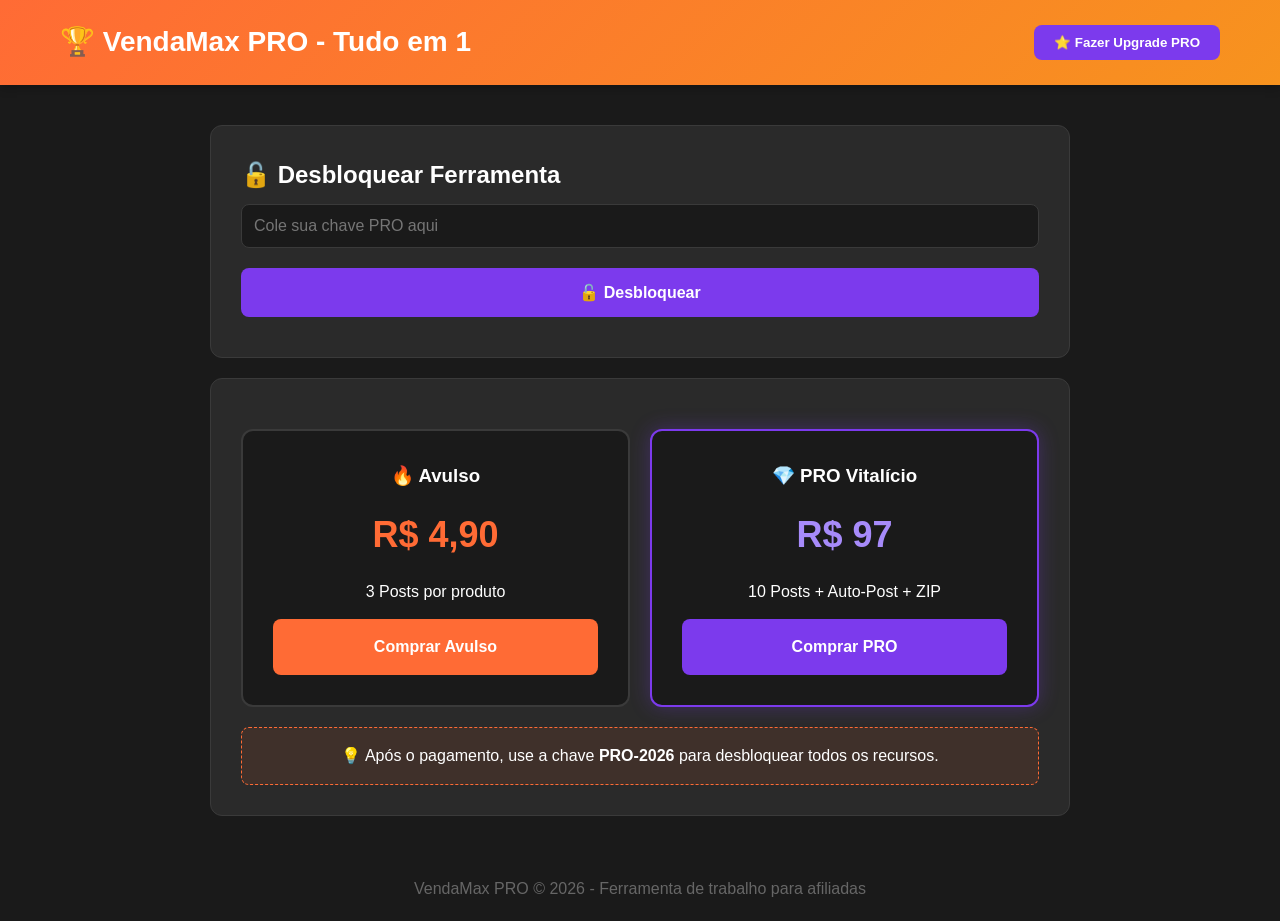
==== commit d2cf2c5d: "Add files via upload" ====
--- a/index.html
+++ b/index.html
@@ -1,1583 +1,84 @@
 <!DOCTYPE html>
 <html lang="pt-BR">
 <head>
-<meta charset="UTF-8">
-<meta name="viewport" content="width=device-width, initial-scale=1.0">
-<title>VendaMax PRO - Tudo em 1</title>
-<style>
-:root {
-  --orange: #FF6B00;
-  --black: #111111;
-  --dark: #1a1a1a;
-  --gray: #2a2a2a;
-  --light-gray: #f5f5f5;
-  --white: #ffffff;
-  --success: #10b981;
-  --error: #ef4444;
-  --info: #3b82f6;
-  --shadow: 0 4px 20px rgba(255, 107, 0, 0.15);
-  --shadow-lg: 0 10px 40px rgba(0, 0, 0, 0.3);
-}
-
-* {
-  margin: 0;
-  padding: 0;
-  box-sizing: border-box;
-}
-
-body {
-  font-family: -apple-system, BlinkMacSystemFont, 'Segoe UI', Roboto, 'Helvetica Neue', Arial, sans-serif;
-  background: linear-gradient(135deg, var(--black) 0%, #1f1f1f 100%);
-  color: var(--white);
-  min-height: 100vh;
-  line-height: 1.6;
-}
-
-.container {
-  max-width: 1200px;
-  margin: 0 auto;
-  padding: 16px;
-}
-
-header {
-  background: linear-gradient(135deg, var(--orange) 0%, #ff8533 100%);
-  padding: 24px 16px;
-  text-align: center;
-  box-shadow: var(--shadow-lg);
-  position: sticky;
-  top: 0;
-  z-index: 100;
-}
-
-header h1 {
-  font-size: 1.5rem;
-  font-weight: 800;
-  color: var(--white);
-  text-shadow: 2px 2px 4px rgba(0,0,0,0.2);
-  letter-spacing: -0.5px;
-}
-
-.header-actions {
-  display: flex;
-  gap: 8px;
-  justify-content: center;
-  margin-top: 16px;
-  flex-wrap: wrap;
-}
-
-@media (min-width: 768px) {
-  header h1 { font-size: 2.5rem; }
-  .container { padding: 32px; }
-}
-
-.card {
-  background: var(--dark);
-  border-radius: 16px;
-  padding: 20px;
-  margin-bottom: 20px;
-  box-shadow: var(--shadow);
-  border: 1px solid var(--gray);
-  transition: transform 0.3s ease, box-shadow 0.3s ease;
-}
-
-.card:hover {
-  transform: translateY(-2px);
-  box-shadow: 0 8px 30px rgba(255, 107, 0, 0.25);
-}
-
-.card-title {
-  font-size: 1.25rem;
-  font-weight: 700;
-  color: var(--orange);
-  margin-bottom: 16px;
-  display: flex;
-  align-items: center;
-  gap: 8px;
-  flex-wrap: wrap;
-}
-
-.form-group {
-  margin-bottom: 16px;
-}
-
-label {
-  display: block;
-  font-size: 0.875rem;
-  font-weight: 600;
-  margin-bottom: 6px;
-  color: #d1d5db;
-}
-
-input, select, textarea {
-  width: 100%;
-  padding: 12px 16px;
-  background: var(--gray);
-  border: 2px solid transparent;
-  border-radius: 10px;
-  color: var(--white);
-  font-size: 1rem;
-  transition: all 0.3s ease;
-  font-family: inherit;
-}
-
-input:focus, select:focus, textarea:focus {
-  outline: none;
-  border-color: var(--orange);
-  background: #333;
-  box-shadow: 0 0 0 3px rgba(255, 107, 0, 0.1);
-}
-
-textarea {
-  resize: vertical;
-  min-height: 100px;
-}
-
-.btn {
-  width: 100%;
-  padding: 14px 24px;
-  background: linear-gradient(135deg, var(--orange) 0%, #ff8533 100%);
-  color: var(--white);
-  border: none;
-  border-radius: 10px;
-  font-size: 1rem;
-  font-weight: 700;
-  cursor: pointer;
-  transition: all 0.3s ease;
-  box-shadow: var(--shadow);
-  display: flex;
-  align-items: center;
-  justify-content: center;
-  gap: 8px;
-  text-decoration: none;
-  text-align: center;
-}
-
-.btn:hover {
-  transform: translateY(-2px);
-  box-shadow: 0 8px 25px rgba(255, 107, 0, 0.4);
-}
-
-.btn:active {
-  transform: translateY(0);
-}
-
-.btn:disabled {
-  opacity: 0.5;
-  cursor: not-allowed;
-  transform: none;
-}
-
-.btn-secondary {
-  background: var(--gray);
-  margin-top: 8px;
-}
-
-.btn-secondary:hover {
-  background: #3a3a3a;
-}
-
-.btn-small {
-  padding: 8px 16px;
-  font-size: 0.875rem;
-  width: auto;
-  display: inline-flex;
-}
-
-.btn-success {
-  background: linear-gradient(135deg, var(--success) 0%, #059669 100%);
-}
-
-.btn-pro {
-  background: linear-gradient(135deg, #8b5cf6 0%, #6366f1 100%);
-}
-
-.grid {
-  display: grid;
-  gap: 16px;
-}
-
-@media (min-width: 768px) {
-  .grid-2 { grid-template-columns: repeat(2, 1fr); }
-  .grid-3 { grid-template-columns: repeat(3, 1fr); }
-}
-
-.alert {
-  padding: 12px 16px;
-  border-radius: 10px;
-  margin-bottom: 16px;
-  font-size: 0.875rem;
-  display: none;
-  word-wrap: break-word;
-}
-
-.alert.show {
-  display: block;
-  animation: slideDown 0.3s ease;
-}
-
-.alert-error {
-  background: rgba(239, 68, 68, 0.15);
-  border: 1px solid var(--error);
-  color: #fca5a5;
-}
-
-.alert-success {
-  background: rgba(16, 185, 129, 0.15);
-  border: 1px solid var(--success);
-  color: #6ee7b7;
-}
-
-.alert-info {
-  background: rgba(59, 130, 246, 0.15);
-  border: 1px solid var(--info);
-  color: #93c5fd;
-}
-
-@keyframes slideDown {
-  from { opacity: 0; transform: translateY(-10px); }
-  to { opacity: 1; transform: translateY(0); }
-}
-
-.loading {
-  display: none;
-  text-align: center;
-  padding: 20px;
-}
-
-.loading.show {
-  display: block;
-}
-
-.spinner {
-  border: 3px solid var(--gray);
-  border-top: 3px solid var(--orange);
-  border-radius: 50%;
-  width: 40px;
-  height: 40px;
-  animation: spin 1s linear infinite;
-  margin: 0 auto 12px;
-}
-
-@keyframes spin {
-  0% { transform: rotate(0deg); }
-  100% { transform: rotate(360deg); }
-}
-
-.copy-box {
-  background: var(--gray);
-  border-radius: 10px;
-  padding: 16px;
-  margin-bottom: 12px;
-  position: relative;
-  border-left: 3px solid var(--orange);
-}
-
-.copy-box-header {
-  display: flex;
-  justify-content: space-between;
-  align-items: center;
-  margin-bottom: 8px;
-  flex-wrap: wrap;
-  gap: 8px;
-}
-
-.copy-box-title {
-  font-weight: 700;
-  color: var(--orange);
-  font-size: 0.875rem;
-}
-
-.copy-box-content {
-  color: #e5e7eb;
-  font-size: 0.9rem;
-  white-space: pre-wrap;
-  word-wrap: break-word;
-  line-height: 1.7;
-}
-
-.preview-card {
-  background: linear-gradient(135deg, #1f1f1f 0%, var(--dark) 100%);
-  border-radius: 16px;
-  overflow: hidden;
-  border: 2px solid var(--orange);
-  box-shadow: var(--shadow-lg);
-}
-
-.preview-image {
-  width: 100%;
-  height: 250px;
-  object-fit: cover;
-  background: var(--gray);
-}
-
-.preview-content {
-  padding: 20px;
-}
-
-.preview-title {
-  font-size: 1.25rem;
-  font-weight: 700;
-  margin-bottom: 12px;
-  color: var(--white);
-  word-wrap: break-word;
-}
-
-.preview-price {
-  font-size: 2rem;
-  font-weight: 800;
-  color: var(--orange);
-  margin-bottom: 16px;
-}
-
-.preview-btn {
-  display: block;
-  width: 100%;
-  padding: 16px;
-  background: linear-gradient(135deg, var(--orange) 0%, #ff8533 100%);
-  color: var(--white);
-  text-align: center;
-  text-decoration: none;
-  border-radius: 10px;
-  font-weight: 700;
-  font-size: 1.1rem;
-  box-shadow: var(--shadow);
-}
-
-.json-output {
-  background: #0d0d0d;
-  border: 1px solid var(--gray);
-  border-radius: 10px;
-  padding: 16px;
-  font-family: 'Courier New', monospace;
-  font-size: 0.85rem;
-  overflow-x: auto;
-  color: #10b981;
-  max-height: 300px;
-  overflow-y: auto;
-}
-
-.history-item {
-  background: var(--gray);
-  padding: 12px;
-  border-radius: 10px;
-  margin-bottom: 8px;
-  cursor: pointer;
-  transition: all 0.3s ease;
-  border-left: 3px solid transparent;
-}
-
-.history-item:hover {
-  background: #3a3a3a;
-  border-left-color: var(--orange);
-}
-
-.history-item-title {
-  font-weight: 600;
-  font-size: 0.9rem;
-  margin-bottom: 4px;
-  word-wrap: break-word;
-}
-
-.history-item-meta {
-  font-size: 0.75rem;
-  color: #9ca3af;
-}
-
-.badge {
-  display: inline-block;
-  padding: 4px 12px;
-  background: rgba(255, 107, 0, 0.2);
-  color: var(--orange);
-  border-radius: 20px;
-  font-size: 0.75rem;
-  font-weight: 600;
-}
-
-.badge-pro {
-  background: rgba(139, 92, 246, 0.2);
-  color: #a78bfa;
-}
-
-.badge-free {
-  background: rgba(107, 114, 128, 0.2);
-  color: #9ca3af;
-}
-
-footer {
-  text-align: center;
-  padding: 32px 16px;
-  color: #6b7280;
-  font-size: 0.875rem;
-  border-top: 1px solid var(--gray);
-  margin-top: 40px;
-}
-
-.note {
-  background: rgba(255, 107, 0, 0.1);
-  border: 1px dashed var(--orange);
-  padding: 12px;
-  border-radius: 10px;
-  font-size: 0.85rem;
-  color: #fda163;
-  margin-top: 16px;
-}
-
-.video-preview {
-  width: 100%;
-  border-radius: 10px;
-  margin-top: 12px;
-  max-height: 400px;
-  object-fit: contain;
-}
-
-.hidden { display: none !important; }
-
-.tabs {
-  display: flex;
-  gap: 8px;
-  margin-bottom: 16px;
-  overflow-x: auto;
-  padding-bottom: 4px;
-}
-
-.tab {
-  padding: 10px 20px;
-  background: var(--gray);
-  border: none;
-  border-radius: 8px;
-  color: #9ca3af;
-  cursor: pointer;
-  font-weight: 600;
-  white-space: nowrap;
-  transition: all 0.3s ease;
-  flex-shrink: 0;
-}
-
-.tab.active {
-  background: var(--orange);
-  color: var(--white);
-}
-
-.tab-content {
-  display: none;
-}
-
-.tab-content.active {
-  display: block;
-  animation: slideDown 0.3s ease;
-}
-
-.license-box {
-  background: linear-gradient(135deg, #1e1b4b 0%, #312e81 100%);
-  border: 2px solid #6366f1;
-  padding: 20px;
-  border-radius: 16px;
-  margin-bottom: 20px;
-}
-
-.queue-item {
-  background: var(--gray);
-  padding: 12px;
-  border-radius: 8px;
-  margin-bottom: 8px;
-  display: flex;
-  justify-content: space-between;
-  align-items: center;
-  gap: 8px;
-  flex-wrap: wrap;
-}
-
-.progress-bar {
-  width: 100%;
-  height: 8px;
-  background: var(--gray);
-  border-radius: 10px;
-  overflow: hidden;
-  margin: 16px 0;
-}
-
-.progress-fill {
-  height: 100%;
-  background: linear-gradient(90deg, var(--orange) 0%, #ff8533 100%);
-  transition: width 0.3s ease;
-  width: 0%;
-}
-
-.modal {
-  display: none;
-  position: fixed;
-  top: 0;
-  left: 0;
-  width: 100%;
-  height: 100%;
-  background: rgba(0,0,0,0.8);
-  z-index: 1000;
-  align-items: center;
-  justify-content: center;
-  padding: 20px;
-}
-
-.modal.show {
-  display: flex;
-  animation: fadeIn 0.3s ease;
-}
-
-@keyframes fadeIn {
-  from { opacity: 0; }
-  to { opacity: 1; }
-}
-
-.modal-content {
-  background: var(--dark);
-  border-radius: 16px;
-  padding: 24px;
-  max-width: 500px;
-  width: 100%;
-  max-height: 90vh;
-  overflow-y: auto;
-  border: 2px solid var(--orange);
-}
-
-.modal-header {
-  font-size: 1.5rem;
-  font-weight: 700;
-  color: var(--orange);
-  margin-bottom: 16px;
-}
-
-.pricing-card {
-  background: var(--gray);
-  border-radius: 12px;
-  padding: 20px;
-  text-align: center;
-  border: 2px solid transparent;
-  transition: all 0.3s ease;
-  margin-bottom: 16px;
-}
-
-.pricing-card:hover {
-  border-color: var(--orange);
-  transform: scale(1.02);
-}
-
-.pricing-amount {
-  font-size: 2.5rem;
-  font-weight: 800;
-  color: var(--orange);
-  margin: 12px 0;
-}
-
-.pricing-features {
-  text-align: left;
-  margin: 16px 0;
-  color: #d1d5db;
-  font-size: 0.9rem;
-}
-
-.pricing-features li {
-  margin-bottom: 8px;
-  list-style: none;
-  padding-left: 24px;
-  position: relative;
-}
-
-.pricing-features li:before {
-  content: "✓";
-  position: absolute;
-  left: 0;
-  color: var(--success);
-  font-weight: 700;
-}
-</style>
+    <meta charset="UTF-8">
+    <meta name="viewport" content="width=device-width, initial-scale=1.0">
+    <title>VendaMax PRO - Tudo em 1</title>
+    <link rel="stylesheet" href="style.css">
 </head>
 <body>
+    <header>
+        <div class="header-content">
+            <h1>🏆 VendaMax PRO - Tudo em 1</h1>
+            <button id="upgradeBtn" class="upgrade-btn">⭐ Fazer Upgrade PRO</button>
+        </div>
+    </header>
 
-<header>
-  <h1>🏆 VendaMax PRO - Tudo em 1</h1>
-  <div class="header-actions">
-    <button class="btn btn-small btn-pro" id="btnUpgrade">⭐ Fazer Upgrade PRO</button>
-    <span class="badge" id="licenseStatus">GRÁTIS</span>
-  </div>
-</header>
+    <main class="container">
+        <div id="unlockSection" class="card">
+            <h2>🔓 Desbloquear Ferramenta</h2>
+            <input type="text" id="licenseKey" placeholder="Cole sua chave PRO aqui">
+            <button id="unlockBtn" class="btn-primary">🔓 Desbloquear</button>
+        </div>
 
-<div class="container">
-  
-  <div id="alertBox" class="alert"></div>
+        <div id="appSection" class="card hidden">
+            <h2>🔗 Gerador de Posts</h2>
+            <input type="text" id="productUrl" placeholder="Cole o link do produto Shopee/Mercado Livre">
+            <div class="toggle-group">
+                <button id="modeFree" class="toggle-btn active">Modo 3 Posts</button>
+                <button id="modePro" class="toggle-btn">Modo Lote PRO <span class="badge">10 Posts</span></button>
+            </div>
+            <button id="generateBtn" class="btn-primary">🚀 Gerar Tudo</button>
+            
+            <div id="results" class="hidden">
+                <h3>Resultados</h3>
+                <div id="postsContainer"></div>
+                <div id="proFeatures" class="hidden">
+                    <h4>Recursos PRO</h4>
+                    <input type="text" id="webhookUrl" placeholder="URL do Webhook Zapier/Make">
+                    <button id="webhookBtn" class="btn-secondary">📤 Auto-Post</button>
+                    <button id="zipBtn" class="btn-secondary">📦 Baixar ZIP</button>
+                </div>
+            </div>
+        </div>
 
-  <div class="card license-box">
-    <div class="card-title">🔑 Licença <span class="badge" id="modeIndicator">Modo Grátis</span></div>
-    <div class="grid grid-2">
-      <div>
-        <div style="font-size: 0.875rem; color: #d1d5db; margin-bottom: 4px;">Plano Atual:</div>
-        <div style="font-size: 1.25rem; font-weight: 700;" id="planName">Grátis - Avulso</div>
-        <div style="font-size: 0.875rem; color: #9ca3af; margin-top: 4px;">Limite: <span id="postLimit">3</span> posts restantes</div>
-      </div>
-      <div>
-        <button class="btn btn-small" id="btnVerifyKey">Verificar Chave</button>
-      </div>
-    </div>
-  </div>
+        <div id="pricingSection" class="card">
+            <div class="pricing-grid">
+                <div class="price-card">
+                    <h3>🔥 Avulso</h3>
+                    <div class="price">R$ 4,90</div>
+                    <p>3 Posts por produto</p>
+                    <a href="https://mpago.la/2zbECPA" target="_blank" class="btn-buy-avulso">Comprar Avulso</a>
+                </div>
+                <div class="price-card pro">
+                    <h3>💎 PRO Vitalício</h3>
+                    <div class="price">R$ 97</div>
+                    <p>10 Posts + Auto-Post + ZIP</p>
+                    <a href="https://mpago.la/2oJvLu7" target="_blank" class="btn-buy-pro">Comprar PRO</a>
+                </div>
+            </div>
+            <div class="key-info">
+                💡 Após o pagamento, use a chave <strong>PRO-2026</strong> para desbloquear todos os recursos.
+            </div>
+        </div>
 
-  <div class="card">
-    <div class="card-title">📦 Dados do Produto <span class="badge badge-free" id="batchBadge">Avulso</span></div>
-    <form id="productForm">
-      <div class="grid grid-2">
-        <div class="form-group">
-          <label for="loja">Selecione a Loja</label>
-          <select id="loja" required>
-            <option value="">Escolha uma loja...</option>
-            <option value="Shopee">Shopee</option>
-            <option value="Mercado Livre">Mercado Livre</option>
-            <option value="Amazon">Amazon</option>
-            <option value="Magalu">Magazine Luiza</option>
-            <option value="Shein">Shein</option>
-            <option value="AliExpress">AliExpress</option>
-            <option value="Outra">Outra</option>
-          </select>
+        <div id="modal" class="modal-overlay hidden">
+            <div class="modal-content">
+                <h2>⚠️ Recurso PRO</h2>
+                <p>Desbloqueie o Modo Lote com 10 posts, Auto-Post e ZIP</p>
+                <div class="modal-buttons">
+                    <a href="https://mpago.la/2zbECPA" target="_blank" class="btn-buy-avulso">R$4,90 - 3 Posts</a>
+                    <a href="https://mpago.la/2oJvLu7" target="_blank" class="btn-buy-pro">R$97 - Vitalício</a>
+                </div>
+                <button id="closeModal">Fechar</button>
+            </div>
         </div>
-        <div class="form-group">
-          <label for="linkProduto">Link do Produto</label>
-          <input type="url" id="linkProduto" placeholder="https://..." required>
-        </div>
-      </div>
-      <div class="form-group">
-        <label for="linkAfiliado">Link do Afiliado (com seu ID)</label>
-        <input type="url" id="linkAfiliado" placeholder="https://seulinkdeafiliado.com/..." required>
-      </div>
-      <button type="submit" class="btn" id="btnBuscar">
-        🔍 BUSCAR PRODUTO + GERAR TUDO
-      </button>
-    </form>
-    <div class="note">
-      💡 Se o site bloquear captura, cole título e imagem manualmente abaixo após tentar buscar.
-    </div>
-    <div id="proNote" class="note hidden" style="border-color: #8b5cf6; background: rgba(139,92,246,0.1); color: #a78bfa;">
-      ⭐ PRO: Adicione até 10 produtos na fila. Gere tudo em lote e baixe em ZIP!
-    </div>
-  </div>
+    </main>
 
-  <div class="loading" id="loading">
-    <div class="spinner"></div>
-    <p>Buscando dados do produto...</p>
-  </div>
+    <footer>
+        VendaMax PRO © 2026 - Ferramenta de trabalho para afiliadas
+    </footer>
 
-  <div id="queueSection" class="card hidden">
-    <div class="card-title">📋 Fila de Produtos <span class="badge" id="queueCount">0/10</span></div>
-    <div id="queueList"></div>
-    <div class="grid grid-2" style="margin-top: 16px;">
-      <button class="btn btn-success" id="btnProcessBatch">⚡ Gerar Lote Completo</button>
-      <button class="btn btn-secondary" id="btnClearQueue">🗑️ Limpar Fila</button>
-    </div>
-  </div>
-
-  <div id="manualSection" class="card hidden">
-    <div class="card-title">✍️ Entrada Manual</div>
-    <div class="alert alert-info show">
-      Não foi possível capturar automaticamente. Preencha os dados manualmente:
-    </div>
-    <div class="form-group">
-      <label for="manualTitulo">Título do Produto</label>
-      <input type="text" id="manualTitulo" placeholder="Ex: Tênis Esportivo Feminino">
-    </div>
-    <div class="form-group">
-      <label for="manualImagem">URL da Imagem</label>
-      <input type="url" id="manualImagem" placeholder="https://imagem.com/produto.jpg">
-    </div>
-    <div class="form-group">
-      <label for="manualPreco">Preço</label>
-      <input type="text" id="manualPreco" placeholder="Ex: R$ 97,90">
-    </div>
-    <div class="form-group">
-      <label for="manualDescricao">Descrição (opcional)</label>
-      <textarea id="manualDescricao" placeholder="Descreva o produto..."></textarea>
-    </div>
-    <div class="grid grid-2">
-      <button class="btn btn-success" id="btnManualGerar">✅ GERAR</button>
-      <button class="btn btn-secondary" id="btnAddToQueue">➕ Adicionar à Fila (PRO)</button>
-    </div>
-  </div>
-
-  <div id="resultsSection" class="hidden">
-    
-    <div class="card">
-      <div class="card-title">🎯 Copies Geradas</div>
-      <div class="tabs">
-        <button class="tab active" data-tab="instagram">Instagram Reels</button>
-        <button class="tab" data-tab="manychat">Manychat</button>
-        <button class="tab" data-tab="whatsapp">WhatsApp</button>
-      </div>
-      <div class="tab-content active" id="tab-instagram">
-        <div class="copy-box">
-          <div class="copy-box-header">
-            <span class="copy-box-title">Copy Instagram Reels + Gatilho CUPOM</span>
-            <button class="btn btn-small btn-secondary" data-copy="copyInstagram">Copiar</button>
-          </div>
-          <div class="copy-box-content" id="copyInstagram"></div>
-        </div>
-      </div>
-      <div class="tab-content" id="tab-manychat">
-        <div class="copy-box">
-          <div class="copy-box-header">
-            <span class="copy-box-title">Copy Manychat Broadcast</span>
-            <button class="btn btn-small btn-secondary" data-copy="copyManychat">Copiar</button>
-          </div>
-          <div class="copy-box-content" id="copyManychat"></div>
-        </div>
-      </div>
-      <div class="tab-content" id="tab-whatsapp">
-        <div class="copy-box">
-          <div class="copy-box-header">
-            <span class="copy-box-title">Copy WhatsApp Curto</span>
-            <button class="btn btn-small btn-secondary" data-copy="copyWhatsapp">Copiar</button>
-          </div>
-          <div class="copy-box-content" id="copyWhatsapp"></div>
-        </div>
-      </div>
-    </div>
-
-    <div class="card">
-      <div class="card-title">👁️ Preview do Card</div>
-      <div class="preview-card">
-        <img id="previewImage" class="preview-image" src="" alt="Produto">
-        <div class="preview-content">
-          <div class="preview-title" id="previewTitle"></div>
-          <div class="preview-price" id="previewPrice"></div>
-          <a href="#" id="previewLink" class="preview-btn" target="_blank">🛍️ Compre com desconto</a>
-        </div>
-      </div>
-    </div>
-
-    <div id="midiaSection" class="card hidden">
-      <div class="card-title">🎬 Robô de Mídia</div>
-      <div id="midiaContent"></div>
-    </div>
-
-    <div class="card">
-      <div class="card-title">⚙️ JSON para Automação</div>
-      <div class="json-output" id="jsonOutput"></div>
-      <button class="btn btn-secondary" data-copy="jsonOutput">📋 Copiar JSON</button>
-    </div>
-
-    <div class="card">
-      <div class="card-title">🚀 Ações Rápidas</div>
-      <div class="grid grid-2">
-        <button class="btn btn-success" id="btnShareVip">
-          📲 ENVIAR PARA LISTA VIP
-        </button>
-        <button class="btn" id="btnPublicarLanding">
-          🚀 PUBLICAR NA LANDING CUPOM
-        </button>
-      </div>
-    </div>
-
-  <div class="card">
-    <div class="card-title">📜 Histórico <span class="badge" id="historyCount">0</span></div>
-    <div id="historyList"></div>
-    <div id="zipSection" class="hidden" style="margin-top: 16px;">
-      <button class="btn btn-pro" id="btnDownloadZip">📦 Baixar Tudo em ZIP (PRO)</button>
-    </div>
-  </div>
-
-  <div id="webhookSection" class="card hidden">
-    <div class="card-title">🔗 Webhook Auto-Post</div>
-    <div class="form-group">
-      <label for="webhookUrl">URL do Webhook (Make, Zapier, n8n)</label>
-      <input type="url" id="webhookUrl" placeholder="https://hook.seudominio.com/...">
-    </div>
-    <button class="btn btn-pro" id="btnTestWebhook">🧪 Testar + Enviar Auto-Post</button>
-    <div class="note" style="border-color: #8b5cf6; background: rgba(139,92,246,0.1); color: #a78bfa;">
-      💎 PRO: Configure seu webhook para postar automaticamente nas redes sociais via Make/Zapier
-    </div>
-  </div>
-
-</div>
-
-<footer>
-  VendaMax PRO © 2026 - Ferramenta de trabalho para afiliadas
-</footer>
-
-<div id="upgradeModal" class="modal">
-  <div class="modal-content">
-    <div class="modal-header">💎 Upgrade para PRO</div>
-    <div class="pricing-card">
-      <h3>Plano PRO</h3>
-      <div class="pricing-amount">R$ 29,90</div>
-      <ul class="pricing-features">
-        <li>10 posts em lote</li>
-        <li>Download ZIP completo</li>
-        <li>Webhook auto-post</li>
-        <li>Suporte prioritário</li>
-        <li>Atualizações vitalícias</li>
-      </ul>
-      <a href="https://mpago.la/2zbECPA" target="_blank" class="btn btn-pro">💳 Assinar PRO - R$ 29,90</a>
-    </div>
-    <div class="pricing-card">
-      <h3>Teste Avulso</h3>
-      <div class="pricing-amount">R$ 4,90</div>
-      <ul class="pricing-features">
-        <li>3 posts liberados</li>
-        <li>Todos os recursos</li>
-        <li>Válido por 7 dias</li>
-      </ul>
-      <a href="https://mpago.la/2oJvLu7" target="_blank" class="btn">💳 Comprar Teste - R$ 4,90</a>
-    </div>
-    <div class="form-group" style="margin-top: 20px;">
-      <label for="licenseKey">Já tem uma chave? Cole aqui:</label>
-      <input type="text" id="licenseKey" placeholder="PRO-2026">
-      <button class="btn btn-success" id="btnActivateKey" style="margin-top: 8px;">✅ Ativar Chave</button>
-    </div>
-    <button class="btn btn-secondary" id="btnCloseModal" style="margin-top: 12px;">Fechar</button>
-  </div>
-</div>
-
-<script src="https://cdnjs.cloudflare.com/ajax/libs/jszip/3.10.1/jszip.min.js"></script>
-<script>
-const PRO_KEY = 'PRO-2026';
-const AVULSO_LIMIT = 3;
-const PRO_LIMIT = 10;
-
-const state = {
-  currentProduct: null,
-  history: [],
-  queue: [],
-  license: 'free',
-  postsUsed: 0,
-  maxPosts: AVULSO_LIMIT
-};
-
-document.addEventListener('DOMContentLoaded', () => {
-  loadState();
-  setupEventListeners();
-  checkWebhookCallback();
-});
-
-function setupEventListeners() {
-  document.getElementById('productForm').addEventListener('submit', handleBuscarProduto);
-  document.getElementById('btnManualGerar').addEventListener('click', handleManualGerar);
-  document.getElementById('btnAddToQueue').addEventListener('click', handleAddToQueue);
-  document.getElementById('btnShareVip').addEventListener('click', handleShareVip);
-  document.getElementById('btnPublicarLanding').addEventListener('click', handlePublicarLanding);
-  document.getElementById('btnUpgrade').addEventListener('click', () => showModal(true));
-  document.getElementById('btnCloseModal').addEventListener('click', () => showModal(false));
-  document.getElementById('btnActivateKey').addEventListener('click', handleActivateKey);
-  document.getElementById('btnVerifyKey').addEventListener('click', handleVerifyKey);
-  document.getElementById('btnProcessBatch').addEventListener('click', handleProcessBatch);
-  document.getElementById('btnClearQueue').addEventListener('click', handleClearQueue);
-  document.getElementById('btnDownloadZip').addEventListener('click', handleDownloadZip);
-  document.getElementById('btnTestWebhook').addEventListener('click', handleTestWebhook);
-  
-  document.querySelectorAll('.tab').forEach(tab => {
-    tab.addEventListener('click', (e) => {
-      const tabName = e.target.dataset.tab;
-      switchTab(tabName);
-    });
-  });
-
-  document.querySelectorAll('[data-copy]').forEach(btn => {
-    btn.addEventListener('click', (e) => {
-      copyText(e.target.dataset.copy);
-    });
-  });
-}
-
-function loadState() {
-  const saved = localStorage.getItem('vendamax_state');
-  if (saved) {
-    const data = JSON.parse(saved);
-    state.history = data.history || [];
-    state.license = data.license || 'free';
-    state.postsUsed = data.postsUsed || 0;
-    state.maxPosts = data.license === 'pro' ? PRO_LIMIT : AVULSO_LIMIT;
-  }
-  updateLicenseUI();
-  renderHistory();
-}
-
-function saveState() {
-  localStorage.setItem('vendamax_state', JSON.stringify({
-    history: state.history,
-    license: state.license,
-    postsUsed: state.postsUsed
-  }));
-}
-
-function checkWebhookCallback() {
-  const urlParams = new URLSearchParams(window.location.search);
-  if (urlParams.has('payment_status') && urlParams.get('payment_status') === 'approved') {
-    if (urlParams.has('external_reference') && urlParams.get('external_reference') === PRO_KEY) {
-      activateLicense();
-      showAlert('🎉 Pagamento aprovado! PRO ativado com sucesso!', 'success');
-      window.history.replaceState({}, document.title, window.location.pathname);
-    }
-  }
-}
-
-function activateLicense() {
-  state.license = 'pro';
-  state.maxPosts = PRO_LIMIT;
-  state.postsUsed = 0;
-  saveState();
-  updateLicenseUI();
-  showModal(false);
-}
-
-function handleActivateKey() {
-  const key = document.getElementById('licenseKey').value.trim();
-  if (key === PRO_KEY) {
-    activateLicense();
-    showAlert('✅ Chave ativada! Você agora é PRO!', 'success');
-  } else {
-    showAlert('❌ Chave inválida. Verifique e tente novamente.', 'error');
-  }
-}
-
-function handleVerifyKey() {
-  if (state.license === 'pro') {
-    showAlert('✅ Licença PRO ativa! Modo lote: 10 posts', 'success');
-  } else {
-    showAlert('⚠️ Licença Grátis. Modo avulso: 3 posts. Faça upgrade!', 'info');
-    showModal(true);
-  }
-}
-
-function updateLicenseUI() {
-  const isPro = state.license === 'pro';
-  document.getElementById('licenseStatus').textContent = isPro ? 'PRO' : 'GRÁTIS';
-  document.getElementById('licenseStatus').className = 'badge ' + (isPro ? 'badge-pro' : 'badge-free');
-  document.getElementById('modeIndicator').textContent = isPro ? 'Modo Lote' : 'Modo Grátis';
-  document.getElementById('modeIndicator').className = 'badge ' + (isPro ? 'badge-pro' : 'badge-free');
-  document.getElementById('planName').textContent = isPro ? 'PRO - Lote 10x' : 'Grátis - Avulso 3x';
-  document.getElementById('postLimit').textContent = state.maxPosts - state.postsUsed;
-  document.getElementById('batchBadge').textContent = isPro ? 'Lote 10x' : 'Avulso';
-  document.getElementById('batchBadge').className = 'badge ' + (isPro ? 'badge-pro' : 'badge-free');
-  document.getElementById('proNote').classList.toggle('hidden', !isPro);
-  document.getElementById('btnAddToQueue').style.display = isPro ? 'flex' : 'none';
-  document.getElementById('zipSection').classList.toggle('hidden', !isPro);
-  document.getElementById('webhookSection').classList.toggle('hidden', !isPro);
-}
-
-function checkPostLimit() {
-  if (state.postsUsed >= state.maxPosts) {
-    if (state.license === 'free') {
-      showAlert('⚠️ Limite de 3 posts atingido. Faça upgrade para PRO e libere 10 posts!', 'error');
-      showModal(true);
-      return false;
-    } else {
-      showAlert('⚠️ Limite de 10 posts do plano PRO atingido.', 'error');
-      return false;
-    }
-  }
-  return true;
-}
-
-function incrementPostUsage() {
-  state.postsUsed++;
-  saveState();
-  updateLicenseUI();
-}
-
-function switchTab(tabName) {
-  document.querySelectorAll('.tab').forEach(t => t.classList.remove('active'));
-  document.querySelectorAll('.tab-content').forEach(c => c.classList.remove('active'));
-  document.querySelector(`[data-tab="${tabName}"]`).classList.add('active');
-  document.getElementById(`tab-${tabName}`).classList.add('active');
-}
-
-async function handleBuscarProduto(e) {
-  e.preventDefault();
-  
-  if (!checkPostLimit()) return;
-  
-  const loja = document.getElementById('loja').value;
-  const linkProduto = document.getElementById('linkProduto').value;
-  const linkAfiliado = document.getElementById('linkAfiliado').value;
-
-  if (!loja || !linkProduto || !linkAfiliado) {
-    showAlert('Preencha todos os campos obrigatórios', 'error');
-    return;
-  }
-
-  showLoading(true);
-  hideAlert();
-  document.getElementById('manualSection').classList.add('hidden');
-  document.getElementById('resultsSection').classList.add('hidden');
-
-  try {
-    const data = await fetchProductData(linkProduto);
-    
-    if (data) {
-      state.currentProduct = {
-        loja,
-        linkProduto,
-        linkAfiliado,
-        titulo: data.title || 'Produto sem nome',
-        imagem: data.image || '',
-        preco: data.price || 'Consulte o preço',
-        descricao: data.description || '',
-        video: data.video || '',
-        timestamp: new Date().toISOString()
-      };
-      generateAll();
-      incrementPostUsage();
-      showAlert('Produto capturado com sucesso!', 'success');
-    } else {
-      throw new Error('Dados não encontrados');
-    }
-  } catch (error) {
-    console.error('Erro ao buscar:', error);
-    showAlert('Não foi possível capturar automaticamente. Preencha manualmente abaixo.', 'error');
-    document.getElementById('manualSection').classList.remove('hidden');
-  } finally {
-    showLoading(false);
-  }
-}
-
-async function fetchProductData(url) {
-  try {
-    const proxyUrl = 'https://api.allorigins.win/get?url=' + encodeURIComponent(url);
-    const response = await fetch(proxyUrl);
-    
-    if (!response.ok) throw new Error('Falha na requisição');
-    
-    const data = await response.json();
-    const html = data.contents;
-    
-    const parser = new DOMParser();
-    const doc = parser.parseFromString(html, 'text/html');
-    
-    const getMeta = (prop) => {
-      const el = doc.querySelector(`meta[property="${prop}"], meta[name="${prop}"]`);
-      return el ? el.getAttribute('content') : null;
-    };
-    
-    const result = {
-      title: getMeta('og:title') || getMeta('twitter:title') || doc.querySelector('title')?.textContent,
-      image: getMeta('og:image') || getMeta('twitter:image'),
-      price: getMeta('product:price:amount') || getMeta('og:price:amount'),
-      description: getMeta('og:description') || getMeta('description'),
-      video: getMeta('og:video') || getMeta('og:video:url')
-    };
-    
-    if (!result.price) {
-      const priceMatch = html.match(/R\$\s?[\d.,]+/);
-      if (priceMatch) result.price = priceMatch[0];
-    }
-    
-    return result;
-  } catch (error) {
-    console.error('Erro fetch:', error);
-    return null;
-  }
-}
-
-function handleManualGerar() {
-  if (!checkPostLimit()) return;
-  
-  const loja = document.getElementById('loja').value;
-  const linkProduto = document.getElementById('linkProduto').value;
-  const linkAfiliado = document.getElementById('linkAfiliado').value;
-  const titulo = document.getElementById('manualTitulo').value;
-  const imagem = document.getElementById('manualImagem').value;
-  const preco = document.getElementById('manualPreco').value;
-  const descricao = document.getElementById('manualDescricao').value;
-
-  if (!titulo || !imagem || !preco) {
-    showAlert('Preencha pelo menos Título, Imagem e Preço', 'error');
-    return;
-  }
-
-  state.currentProduct = {
-    loja,
-    linkProduto,
-    linkAfiliado,
-    titulo,
-    imagem,
-    preco,
-    descricao,
-    video: '',
-    timestamp: new Date().toISOString()
-  };
-
-  generateAll();
-  incrementPostUsage();
-  document.getElementById('manualSection').classList.add('hidden');
-  showAlert('Produto gerado com dados manuais!', 'success');
-}
-
-function handleAddToQueue() {
-  if (state.license !== 'pro') {
-    showAlert('⚠️ Recurso PRO. Faça upgrade para usar fila em lote!', 'error');
-    showModal(true);
-    return;
-  }
-  
-  const loja = document.getElementById('loja').value;
-  const linkProduto = document.getElementById('linkProduto').value;
-  const linkAfiliado = document.getElementById('linkAfiliado').value;
-  const titulo = document.getElementById('manualTitulo').value;
-  const imagem = document.getElementById('manualImagem').value;
-  const preco = document.getElementById('manualPreco').value;
-  const descricao = document.getElementById('manualDescricao').value;
-
-  if (!titulo || !imagem || !preco || !loja || !linkAfiliado) {
-    showAlert('Preencha todos os campos obrigatórios', 'error');
-    return;
-  }
-
-  if (state.queue.length >= PRO_LIMIT) {
-    showAlert('⚠️ Limite de 10 produtos na fila atingido!', 'error');
-    return;
-  }
-
-  state.queue.push({
-    loja,
-    linkProduto,
-    linkAfiliado,
-    titulo,
-    imagem,
-    preco,
-    descricao,
-    video: '',
-    timestamp: new Date().toISOString()
-  });
-
-  renderQueue();
-  clearManualForm();
-  showAlert('✅ Produto adicionado à fila! (' + state.queue.length + '/10)', 'success');
-}
-
-function clearManualForm() {
-  document.getElementById('manualTitulo').value = '';
-  document.getElementById('manualImagem').value = '';
-  document.getElementById('manualPreco').value = '';
-  document.getElementById('manualDescricao').value = '';
-}
-
-function renderQueue() {
-  const list = document.getElementById('queueList');
-  const count = document.getElementById('queueCount');
-  const section = document.getElementById('queueSection');
-  
-  count.textContent = state.queue.length + '/10';
-  
-  if (state.queue.length === 0) {
-    section.classList.add('hidden');
-    return;
-  }
-  
-  section.classList.remove('hidden');
-  list.innerHTML = state.queue.map((p, i) => `
-    <div class="queue-item">
-      <div>
-        <strong>${p.titulo}</strong><br>
-        <small style="color: #9ca3af;">${p.loja} • ${p.preco}</small>
-      </div>
-      <button class="btn btn-small btn-secondary" onclick="removeFromQueue(${i})">Remover</button>
-    </div>
-  `).join('');
-}
-
-function removeFromQueue(index) {
-  state.queue.splice(index, 1);
-  renderQueue();
-  showAlert('Produto removido da fila', 'info');
-}
-
-function handleClearQueue() {
-  state.queue = [];
-  renderQueue();
-  showAlert('Fila limpa!', 'info');
-}
-
-async function handleProcessBatch() {
-  if (state.queue.length === 0) {
-    showAlert('Adicione produtos à fila primeiro', 'error');
-    return;
-  }
-
-  if (!checkPostLimit()) return;
-
-  const remaining = state.maxPosts - state.postsUsed;
-  if (state.queue.length > remaining) {
-    showAlert('⚠️ Você só tem ' + remaining + ' posts restantes', 'error');
-    return;
-  }
-
-  showLoading(true);
-  showAlert('Processando ' + state.queue.length + ' produtos...', 'info');
-
-  for (let i = 0; i < state.queue.length; i++) {
-    state.currentProduct = state.queue[i];
-    generateAll();
-    saveToHistory(state.currentProduct);
-    incrementPostUsage();
-    await sleep(500);
-  }
-
-  state.queue = [];
-  renderQueue();
-  showLoading(false);
-  showAlert('✅ Lote processado! ' + state.history.length + ' produtos no histórico', 'success');
-  document.getElementById('resultsSection').scrollIntoView({ behavior: 'smooth' });
-}
-
-function sleep(ms) {
-  return new Promise(resolve => setTimeout(resolve, ms));
-}
-
-function generateAll() {
-  const p = state.currentProduct;
-  if (!p) return;
-  
-  document.getElementById('copyInstagram').textContent = generateCopyInstagram(p);
-  document.getElementById('copyManychat').textContent = generateCopyManychat(p);
-  document.getElementById('copyWhatsapp').textContent = generateCopyWhatsapp(p);
-  
-  document.getElementById('previewImage').src = p.imagem;
-  document.getElementById('previewTitle').textContent = p.titulo;
-  document.getElementById('previewPrice').textContent = p.preco;
-  document.getElementById('previewLink').href = p.linkAfiliado;
-  
-  document.getElementById('jsonOutput').textContent = JSON.stringify({
-    loja: p.loja,
-    titulo: p.titulo,
-    preco: p.preco,
-    imagem: p.imagem,
-    link_afiliado: p.linkAfiliado,
-    link_produto: p.linkProduto,
-    descricao: p.descricao,
-    criado_em: p.timestamp
-  }, null, 2);
-  
-  generateMidiaSection(p);
-  saveToHistory(p);
-  
-  document.getElementById('resultsSection').classList.remove('hidden');
-  if (state.queue.length === 0) {
-    document.getElementById('resultsSection').scrollIntoView({ behavior: 'smooth' });
-  }
-}
-
-function generateCopyInstagram(p) {
-  return `🔥 ACHADO ${p.loja.toUpperCase()} COM CUPOM! 🔥\n\n${p.titulo}\n\n💰 Apenas ${p.preco}\n\n⏰ Corre que o CUPOM é por tempo limitado!\n⏰ Estoque acabando...\n\n👉 Link na BIO ou comenta CUPOM que te envio no direct!\n\n✨ Compartilha com a amiga que AMA promoção!\n\n#achados${p.loja.toLowerCase().replace(/\s/g, '')} #cupom #promocao #ofertas #desconto #achadinhos #${p.loja.toLowerCase().replace(/\s/g, '')}achados #ofertadodia`;
-}
-
-function generateCopyManychat(p) {
-  return `🎁 OFERTA EXCLUSIVA LIBERADA! 🎁\n\nEspeciais da ${p.loja} com DESCONTO:\n\n👉 ${p.titulo}\n💰 Por apenas: ${p.preco}\n⚡ Válido por tempo limitado\n\nClique no botão abaixo para GARANTIR o seu com CUPOM 👇\n\n${p.linkAfiliado}\n\n⏰ Não perca! Os estoques estão acabando!`;
-}
-
-function generateCopyWhatsapp(p) {
-  return `🚨 *ACHADINHO ${p.loja.toUpperCase()}* 🚨\n\n*${p.titulo}*\n💰 ${p.preco}\n\nCom CUPOM de desconto! 🔥\n\nCorre: ${p.linkAfiliado}\n\n⏰ Últimas unidades!`;
-}
-
-function generateMidiaSection(p) {
-  const midiaContent = document.getElementById('midiaContent');
-  const midiaSection = document.getElementById('midiaSection');
-  
-  let html = '';
-  
-  if (p.video) {
-    html += `
-      <div class="alert alert-info show">🎥 Vídeo detectado no produto!</div>
-      <video class="video-preview" controls src="${p.video}"></video>
-      <button class="btn btn-secondary" onclick="downloadMedia('${p.video}', 'video')">⬇️ Baixar Vídeo</button>
-    `;
-  }
-  
-  if (p.imagem) {
-    html += `
-      <img src="${p.imagem}" class="video-preview" alt="Produto">
-      <button class="btn btn-secondary" onclick="downloadMedia('${p.imagem}', 'imagem')">⬇️ Baixar Imagem</button>
-    `;
-  }
-  
-  if (html) {
-    midiaContent.innerHTML = html;
-    midiaSection.classList.remove('hidden');
-  } else {
-    midiaSection.classList.add('hidden');
-  }
-}
-
-function downloadMedia(url, tipo) {
-  window.open(url, '_blank');
-  showAlert(`${tipo === 'video' ? 'Vídeo' : 'Imagem'} aberto em nova aba. Clique com botão direito para salvar.`, 'info');
-}
-
-function handleShareVip() {
-  if (!state.currentProduct) return;
-  
-  const p = state.currentProduct;
-  const params = new URLSearchParams({
-    titulo: p.titulo,
-    preco: p.preco,
-    imagem: p.imagem,
-    link: p.linkAfiliado,
-    loja: p.loja
-  });
-  
-  const shareUrl = `${window.location.origin}${window.location.pathname}?${params.toString()}`;
-  
-  navigator.clipboard.writeText(shareUrl).then(() => {
-    showAlert('Link copiado! Envie para sua LISTA VIP 📲', 'success');
-  }).catch(() => {
-    prompt('Copie o link abaixo:', shareUrl);
-  });
-}
-
-function handlePublicarLanding() {
-  if (state.history.length === 0) {
-    showAlert('Adicione pelo menos 1 produto ao histórico', 'error');
-    return;
-  }
-  
-  const ofertas = state.history.slice(0, 10);
-  const landingHTML = generateLandingHTML(ofertas);
-  
-  downloadFile('index.html', landingHTML);
-  showAlert('Landing page baixada! Suba o arquivo index.html na sua hospedagem 🚀', 'success');
-}
-
-function generateLandingHTML(ofertas) {
-  const ofertasHTML = ofertas.map((o, i) => `
-    <div class="oferta-card">
-      <div class="badge-oferta">Oferta #${i + 1}</div>
-      <img src="${o.imagem}" alt="${o.titulo}">
-      <h3>${o.titulo}</h3>
-      <div class="preco">${o.preco}</div>
-      <div class="loja-badge">${o.loja}</div>
-      <a href="${o.linkAfiliado}" target="_blank" class="btn-comprar">🛍️ COMPRAR COM DESCONTO</a>
-    </div>
-  `).join('');
-  
-  return `<!DOCTYPE html>
-<html lang="pt-BR">
-<head>
-<meta charset="UTF-8">
-<meta name="viewport" content="width=device-width, initial-scale=1.0">
-<title>Ofertas do Dia - Cupom Exclusivo</title>
-<style>
-*{margin:0;padding:0;box-sizing:border-box}
-body{font-family:-apple-system,BlinkMacSystemFont,'Segoe UI',Roboto,sans-serif;background:#111;color:#fff;padding:20px}
-.container{max-width:1200px;margin:0 auto}
-h1{text-align:center;color:#FF6B00;font-size:2.5rem;margin-bottom:10px}
-.sub{text-align:center;color:#9ca3af;margin-bottom:40px}
-.grid{display:grid;grid-template-columns:repeat(auto-fit,minmax(300px,1fr));gap:24px}
-.oferta-card{background:#1a1a1a;border-radius:16px;overflow:hidden;border:2px solid #FF6B00;position:relative}
-.badge-oferta{position:absolute;top:12px;left:12px;background:#FF6B00;color:#fff;padding:6px 12px;border-radius:20px;font-size:0.75rem;font-weight:700;z-index:10}
-.oferta-card img{width:100%;height:280px;object-fit:cover}
-.oferta-card h3{padding:16px 16px 8px;font-size:1.1rem}
-.preco{padding:0 16px;color:#FF6B00;font-size:1.75rem;font-weight:800}
-.loja-badge{margin:8px 16px;display:inline-block;background:rgba(255,107,0,0.2);color:#FF6B00;padding:4px 12px;border-radius:20px;font-size:0.75rem}
-.btn-comprar{display:block;margin:16px;background:linear-gradient(135deg,#FF6B00 0%,#ff8533 100%);color:#fff;text-align:center;padding:16px;border-radius:10px;text-decoration:none;font-weight:700;font-size:1.1rem}
-footer{text-align:center;margin-top:60px;color:#6b7280;font-size:0.875rem}
-@media(max-width:390px){h1{font-size:1.75rem}.grid{grid-template-columns:1fr}}
-</style>
-</head>
-<body>
-<div class="container">
-<h1>🔥 OFERTAS DO DIA 🔥</h1>
-<p class="sub">${ofertas.length} achadinhos com CUPOM EXCLUSIVO - Corre que acaba!</p>
-<div class="grid">
-${ofertasHTML}
-</div>
-<footer>VendaMax PRO © 2026 - Links de afiliado</footer>
-</div>
-<script>(function(){document.addEventListener("click",function(e){var a=e.target.closest("[data-product-id]");if(!a)return;e.preventDefault();var pid=a.getAttribute("data-product-id");if(pid)parent.postMessage({type:"ecto-artifact-link-click",productId:pid},"*")})})();</script>
-</body>
-</html>`;
-}
-
-function downloadFile(filename, content) {
-  const blob = new Blob([content], { type: 'text/html' });
-  const url = URL.createObjectURL(blob);
-  const a = document.createElement('a');
-  a.href = url;
-  a.download = filename;
-  a.click();
-  URL.revokeObjectURL(url);
-}
-
-async function handleDownloadZip() {
-  if (state.license !== 'pro') {
-    showAlert('⚠️ Recurso PRO. Faça upgrade!', 'error');
-    showModal(true);
-    return;
-  }
-
-  if (state.history.length === 0) {
-    showAlert('Nenhum produto no histórico', 'error');
-    return;
-  }
-
-  showLoading(true);
-  showAlert('Gerando ZIP com ' + state.history.length + ' produtos...', 'info');
-
-  try {
-    const zip = new JSZip();
-    const folder = zip.folder('vendamax_posts');
-    
-    for (let i = 0; i < state.history.length; i++) {
-      const p = state.history[i];
-      const postFolder = folder.folder(`post_${i + 1}_${sanitizeFilename(p.titulo)}`);
-      
-      postFolder.file('produto.json', JSON.stringify(p, null, 2));
-      postFolder.file('copy_instagram.txt', generateCopyInstagram(p));
-      postFolder.file('copy_manychat.txt', generateCopyManychat(p));
-      postFolder.file('copy_whatsapp.txt', generateCopyWhatsapp(p));
-      postFolder.file('links.txt', `Link Afiliado: ${p.linkAfiliado}\nLink Produto: ${p.linkProduto}\nImagem: ${p.imagem}`);
-    }
-
-    const content = await zip.generateAsync({ type: 'blob' });
-    const url = URL.createObjectURL(content);
-    const a = document.createElement('a');
-    a.href = url;
-    a.download = `vendamax_lote_${new Date().getTime()}.zip`;
-    a.click();
-    URL.revokeObjectURL(url);
-    
-    showLoading(false);
-    showAlert('✅ ZIP baixado com sucesso!', 'success');
-  } catch (error) {
-    console.error('Erro ao gerar ZIP:', error);
-    showLoading(false);
-    showAlert('❌ Erro ao gerar ZIP', 'error');
-  }
-}
-
-function sanitizeFilename(name) {
-  return name.replace(/[^a-z0-9]/gi, '_').toLowerCase().substring(0, 30);
-}
-
-async function handleTestWebhook() {
-  if (state.license !== 'pro') {
-    showAlert('⚠️ Webhook é recurso PRO', 'error');
-    showModal(true);
-    return;
-  }
-
-  const webhookUrl = document.getElementById('webhookUrl').value;
-  if (!webhookUrl) {
-    showAlert('Cole a URL do webhook primeiro', 'error');
-    return;
-  }
-
-  if (state.history.length === 0) {
-    showAlert('Adicione produtos ao histórico primeiro', 'error');
-    return;
-  }
-
-  showLoading(true);
-  
-  try {
-    const payload = {
-      timestamp: new Date().toISOString(),
-      total_produtos: state.history.length,
-      produtos: state.history.map(p => ({
-        titulo: p.titulo,
-        preco: p.preco,
-        imagem: p.imagem,
-        link_afiliado: p.linkAfiliado,
-        loja: p.loja,
-        copy_instagram: generateCopyInstagram(p),
-        copy_manychat: generateCopyManychat(p),
-        copy_whatsapp: generateCopyWhatsapp(p)
-      }))
-    };
-
-    const response = await fetch(webhookUrl, {
-      method: 'POST',
-      headers: { 'Content-Type': 'application/json' },
-      body: JSON.stringify(payload)
-    });
-
-    if (response.ok) {
-      showAlert('✅ Webhook enviado com sucesso! ' + state.history.length + ' produtos', 'success');
-    } else {
-      throw new Error('Webhook retornou erro');
-    }
-  } catch (error) {
-    console.error('Erro webhook:', error);
-    showAlert('❌ Erro ao enviar webhook. Verifique a URL', 'error');
-  } finally {
-    showLoading(false);
-  }
-}
-
-function saveToHistory(product) {
-  const exists = state.history.find(p => p.linkAfiliado === product.linkAfiliado);
-  if (exists) return;
-  
-  state.history.unshift(product);
-  if (state.history.length > 20) state.history = state.history.slice(0, 20);
-  saveState();
-  renderHistory();
-}
-
-function renderHistory() {
-  const list = document.getElementById('historyList');
-  const count = document.getElementById('historyCount');
-  
-  count.textContent = state.history.length;
-  
-  if (state.history.length === 0) {
-    list.innerHTML = '<p style="color: #6b7280; text-align: center; padding: 20px;">Nenhum produto no histórico ainda</p>';
-    return;
-  }
-  
-  list.innerHTML = state.history.map(p => `
-    <div class="history-item" onclick='loadFromHistory(${JSON.stringify(p).replace(/'/g, "&apos;")})'>
-      <div class="history-item-title">${p.titulo}</div>
-      <div class="history-item-meta">${p.loja} • ${p.preco} • ${new Date(p.timestamp).toLocaleDateString('pt-BR')}</div>
-    </div>
-  `).join('');
-}
-
-function loadFromHistory(product) {
-  state.currentProduct = product;
-  document.getElementById('loja').value = product.loja;
-  document.getElementById('linkProduto').value = product.linkProduto;
-  document.getElementById('linkAfiliado').value = product.linkAfiliado;
-  generateAll();
-  window.scrollTo({ top: 0, behavior: 'smooth' });
-}
-
-function copyText(elementId) {
-  const element = document.getElementById(elementId);
-  const text = element.textContent || element.innerText;
-  
-  navigator.clipboard.writeText(text).then(() => {
-    showAlert('Copiado para área de transferência!', 'success');
-  }).catch(() => {
-    showAlert('Erro ao copiar. Selecione e copie manualmente.', 'error');
-  });
-}
-
-function showAlert(message, type = 'info') {
-  const alertBox = document.getElementById('alertBox');
-  alertBox.textContent = message;
-  alertBox.className = `alert alert-${type} show`;
-  setTimeout(() => {
-    alertBox.classList.remove('show');
-  }, 5000);
-}
-
-function hideAlert() {
-  document.getElementById('alertBox').classList.remove('show');
-}
-
-function showLoading(show) {
-  document.getElementById('loading').classList.toggle('show', show);
-  document.getElementById('btnBuscar').disabled = show;
-}
-
-function showModal(show) {
-  document.getElementById('upgradeModal').classList.toggle('show', show);
-}
-
-window.removeFromQueue = removeFromQueue;
-window.downloadMedia = downloadMedia;
-</script>
-
+    <script src="script.js"></script>
 </body>
 </html>
--- a/style.css
+++ b/style.css
@@ -0,0 +1,229 @@
+* {
+    margin: 0;
+    padding: 0;
+    box-sizing: border-box;
+}
+
+body {
+    font-family: -apple-system, BlinkMacSystemFont, 'Segoe UI', Roboto, sans-serif;
+    background: #1a1a1a;
+    color: #fff;
+    line-height: 1.6;
+}
+
+header {
+    background: linear-gradient(135deg, #ff6b35, #f7931e);
+    padding: 20px 0;
+    box-shadow: 0 2px 10px rgba(0,0,0,0.3);
+}
+
+.header-content {
+    max-width: 1200px;
+    margin: 0 auto;
+    padding: 0 20px;
+    display: flex;
+    justify-content: space-between;
+    align-items: center;
+}
+
+h1 {
+    font-size: 28px;
+}
+
+.upgrade-btn {
+    background: #7c3aed;
+    color: white;
+    border: none;
+    padding: 10px 20px;
+    border-radius: 8px;
+    cursor: pointer;
+    font-weight: bold;
+}
+
+.container {
+    max-width: 900px;
+    margin: 40px auto;
+    padding: 0 20px;
+}
+
+.card {
+    background: #2a2a2a;
+    border-radius: 12px;
+    padding: 30px;
+    margin-bottom: 20px;
+    border: 1px solid #3a3a3a;
+}
+
+input[type="text"] {
+    width: 100%;
+    padding: 12px;
+    margin: 10px 0;
+    background: #1a1a1a;
+    border: 1px solid #3a3a3a;
+    border-radius: 8px;
+    color: #fff;
+    font-size: 16px;
+}
+
+.btn-primary {
+    width: 100%;
+    padding: 15px;
+    background: #7c3aed;
+    color: white;
+    border: none;
+    border-radius: 8px;
+    font-size: 16px;
+    font-weight: bold;
+    cursor: pointer;
+    margin: 10px 0;
+}
+
+.btn-primary:hover {
+    background: #6d28d9;
+}
+
+.btn-secondary {
+    padding: 10px 20px;
+    background: #3a3a3a;
+    color: white;
+    border: none;
+    border-radius: 8px;
+    cursor: pointer;
+    margin: 5px;
+}
+
+.toggle-group {
+    display: flex;
+    gap: 10px;
+    margin: 15px 0;
+}
+
+.toggle-btn {
+    flex: 1;
+    padding: 12px;
+    background: #3a3a3a;
+    color: #999;
+    border: 2px solid transparent;
+    border-radius: 8px;
+    cursor: pointer;
+}
+
+.toggle-btn.active {
+    background: #7c3aed;
+    color: white;
+    border-color: #7c3aed;
+}
+
+.badge {
+    background: #ff6b35;
+    color: white;
+    padding: 2px 8px;
+    border-radius: 12px;
+    font-size: 12px;
+    margin-left: 5px;
+}
+
+.pricing-grid {
+    display: grid;
+    grid-template-columns: 1fr 1fr;
+    gap: 20px;
+    margin: 20px 0;
+}
+
+.price-card {
+    background: #1a1a1a;
+    padding: 30px;
+    border-radius: 12px;
+    text-align: center;
+    border: 2px solid #3a3a3a;
+}
+
+.price-card.pro {
+    border-color: #7c3aed;
+    box-shadow: 0 0 20px rgba(124, 58, 237, 0.3);
+}
+
+.price {
+    font-size: 36px;
+    font-weight: bold;
+    margin: 15px 0;
+    color: #ff6b35;
+}
+
+.price-card.pro .price {
+    color: #a78bfa;
+}
+
+.btn-buy-avulso, .btn-buy-pro {
+    display: block;
+    width: 100%;
+    padding: 15px;
+    border-radius: 8px;
+    text-decoration: none;
+    font-weight: bold;
+    margin-top: 15px;
+}
+
+.btn-buy-avulso {
+    background: #ff6b35;
+    color: white;
+}
+
+.btn-buy-pro {
+    background: #7c3aed;
+    color: white;
+}
+
+.key-info {
+    background: rgba(255, 107, 53, 0.1);
+    border: 1px dashed #ff6b35;
+    padding: 15px;
+    border-radius: 8px;
+    margin-top: 20px;
+    text-align: center;
+}
+
+.modal-overlay {
+    position: fixed;
+    top: 0;
+    left: 0;
+    width: 100%;
+    height: 100%;
+    background: rgba(0, 0, 0, 0.8);
+    display: flex;
+    justify-content: center;
+    align-items: center;
+    z-index: 1000;
+}
+
+.modal-content {
+    background: #2a2a2a;
+    padding: 40px;
+    border-radius: 12px;
+    max-width: 500px;
+    text-align: center;
+}
+
+.modal-buttons {
+    display: flex;
+    flex-direction: column;
+    gap: 10px;
+    margin: 20px 0;
+}
+
+.hidden {
+    display: none !important;
+}
+
+footer {
+    text-align: center;
+    padding: 20px;
+    color: #666;
+    margin-top: 40px;
+}
+
+@media (max-width: 768px) {
+    .pricing-grid {
+        grid-template-columns: 1fr;
+    }
+}
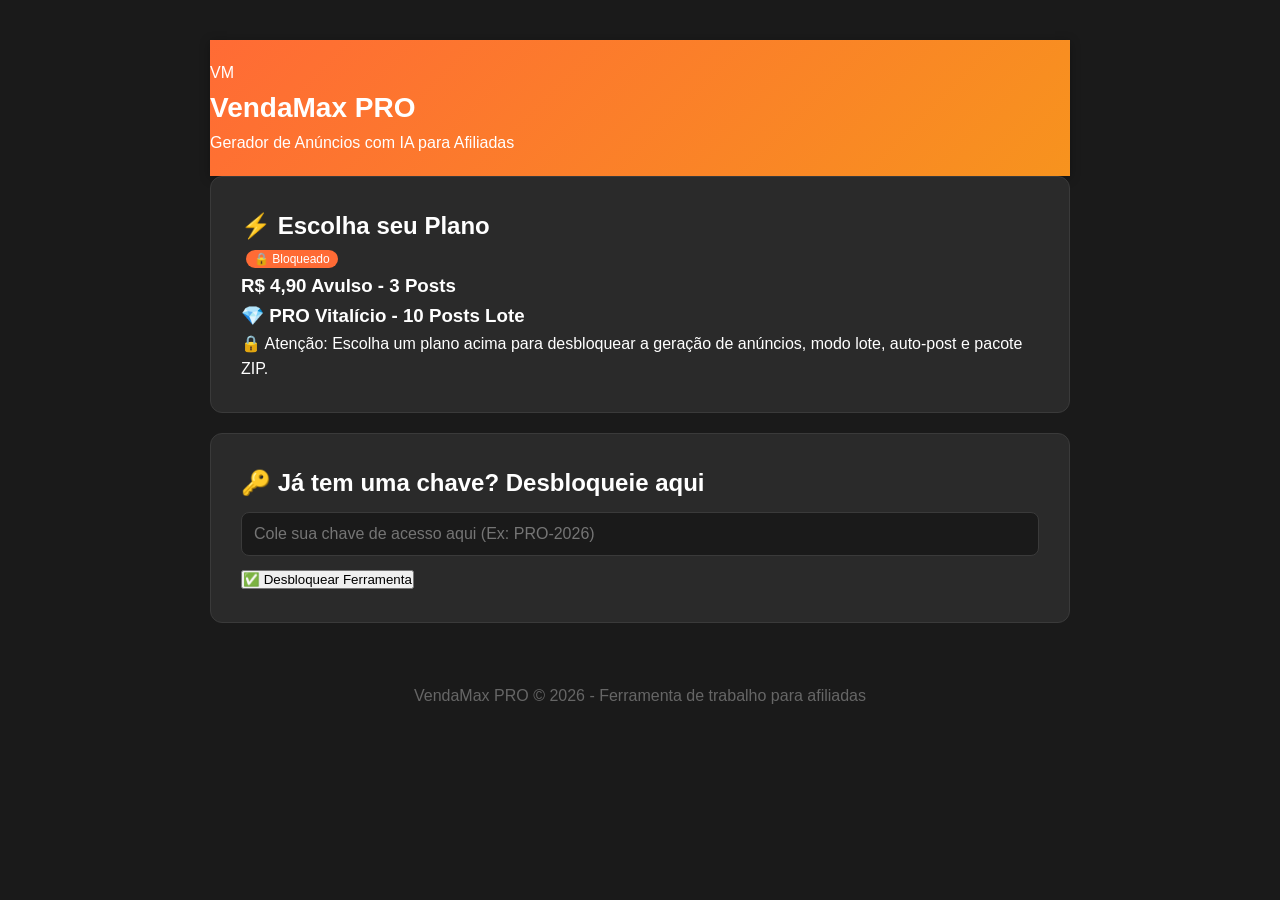
==== commit afe9cabd: "Add files via upload" ====
--- a/index.html
+++ b/index.html
@@ -7,66 +7,69 @@
     <link rel="stylesheet" href="style.css">
 </head>
 <body>
-    <header>
-        <div class="header-content">
-            <h1>🏆 VendaMax PRO - Tudo em 1</h1>
-            <button id="upgradeBtn" class="upgrade-btn">⭐ Fazer Upgrade PRO</button>
-        </div>
-    </header>
+    <div class="container">
+        <header>
+            <div class="logo">
+                <span class="vm">VM</span>
+                <h1>VendaMax PRO</h1>
+            </div>
+            <p class="subtitle">Gerador de Anúncios com IA para Afiliadas</p>
+        </header>
 
-    <main class="container">
-        <div id="unlockSection" class="card">
-            <h2>🔓 Desbloquear Ferramenta</h2>
-            <input type="text" id="licenseKey" placeholder="Cole sua chave PRO aqui">
-            <button id="unlockBtn" class="btn-primary">🔓 Desbloquear</button>
-        </div>
+        <main>
+            <section id="unlockSection" class="card">
+                <div class="plan-header">
+                    <h2>⚡ Escolha seu Plano</h2>
+                    <span class="badge blocked">🔒 Bloqueado</span>
+                </div>
+                
+                <div class="plans">
+                    <div class="plan">
+                        <h3>R$ 4,90 Avulso - 3 Posts</h3>
+                    </div>
+                    <div class="plan pro">
+                        <h3>💎 PRO Vitalício - 10 Posts Lote</h3>
+                    </div>
+                </div>
 
-        <div id="appSection" class="card hidden">
-            <h2>🔗 Gerador de Posts</h2>
-            <input type="text" id="productUrl" placeholder="Cole o link do produto Shopee/Mercado Livre">
-            <div class="toggle-group">
-                <button id="modeFree" class="toggle-btn active">Modo 3 Posts</button>
-                <button id="modePro" class="toggle-btn">Modo Lote PRO <span class="badge">10 Posts</span></button>
-            </div>
-            <button id="generateBtn" class="btn-primary">🚀 Gerar Tudo</button>
-            
-            <div id="results" class="hidden">
-                <h3>Resultados</h3>
-                <div id="postsContainer"></div>
-                <div id="proFeatures" class="hidden">
-                    <h4>Recursos PRO</h4>
-                    <input type="text" id="webhookUrl" placeholder="URL do Webhook Zapier/Make">
-                    <button id="webhookBtn" class="btn-secondary">📤 Auto-Post</button>
-                    <button id="zipBtn" class="btn-secondary">📦 Baixar ZIP</button>
+                <div class="alert">
+                    <span>🔒 Atenção:</span> Escolha um plano acima para desbloquear a geração de anúncios, modo lote, auto-post e pacote ZIP.
                 </div>
-            </div>
-        </div>
+            </section>
 
-        <div id="pricingSection" class="card">
-            <div class="pricing-grid">
-                <div class="price-card">
-                    <h3>🔥 Avulso</h3>
-                    <div class="price">R$ 4,90</div>
-                    <p>3 Posts por produto</p>
-                    <a href="https://mpago.la/2zbECPA" target="_blank" class="btn-buy-avulso">Comprar Avulso</a>
+            <section class="card">
+                <h2>🔑 Já tem uma chave? Desbloqueie aqui</h2>
+                <input type="text" id="licenseKey" placeholder="Cole sua chave de acesso aqui (Ex: PRO-2026)">
+                <button id="unlockBtn" class="btn-unlock">✅ Desbloquear Ferramenta</button>
+            </section>
+
+            <section id="appSection" class="hidden">
+                <div class="card">
+                    <h2>Gerador de Anúncios</h2>
+                    <input type="text" id="productUrl" placeholder="Cole o link do produto da Shopee/Mercado Livre">
+                    <div class="mode-selector">
+                        <button id="modeFree" class="active">Gratuito - 3 Posts</button>
+                        <button id="modePro">PRO - 10 Posts Lote</button>
+                    </div>
+                    <button id="generateBtn">Gerar Anúncios</button>
                 </div>
-                <div class="price-card pro">
-                    <h3>💎 PRO Vitalício</h3>
-                    <div class="price">R$ 97</div>
-                    <p>10 Posts + Auto-Post + ZIP</p>
-                    <a href="https://mpago.la/2oJvLu7" target="_blank" class="btn-buy-pro">Comprar PRO</a>
+
+                <div id="results" class="hidden">
+                    <div id="postsContainer"></div>
+                    <div id="proFeatures" class="hidden">
+                        <input type="text" id="webhookUrl" placeholder="URL do webhook Make/Zapier">
+                        <button id="webhookBtn">📤 Enviar para Auto-Post</button>
+                        <button id="zipBtn">📦 Baixar Pacote ZIP</button>
+                    </div>
                 </div>
-            </div>
-            <div class="key-info">
-                💡 Após o pagamento, use a chave <strong>PRO-2026</strong> para desbloquear todos os recursos.
-            </div>
-        </div>
+            </section>
+        </main>
 
-        <div id="modal" class="modal-overlay hidden">
+        <div id="modal" class="modal hidden">
             <div class="modal-content">
-                <h2>⚠️ Recurso PRO</h2>
-                <p>Desbloqueie o Modo Lote com 10 posts, Auto-Post e ZIP</p>
-                <div class="modal-buttons">
+                <h3>🚀 Desbloqueie o VendaMax PRO</h3>
+                <p>Acesso vitalício com geração em lote, auto-post e muito mais!</p>
+                <div class="modal-prices">
                     <a href="https://mpago.la/2zbECPA" target="_blank" class="btn-buy-avulso">R$4,90 - 3 Posts</a>
                     <a href="https://mpago.la/2oJvLu7" target="_blank" class="btn-buy-pro">R$97 - Vitalício</a>
                 </div>
